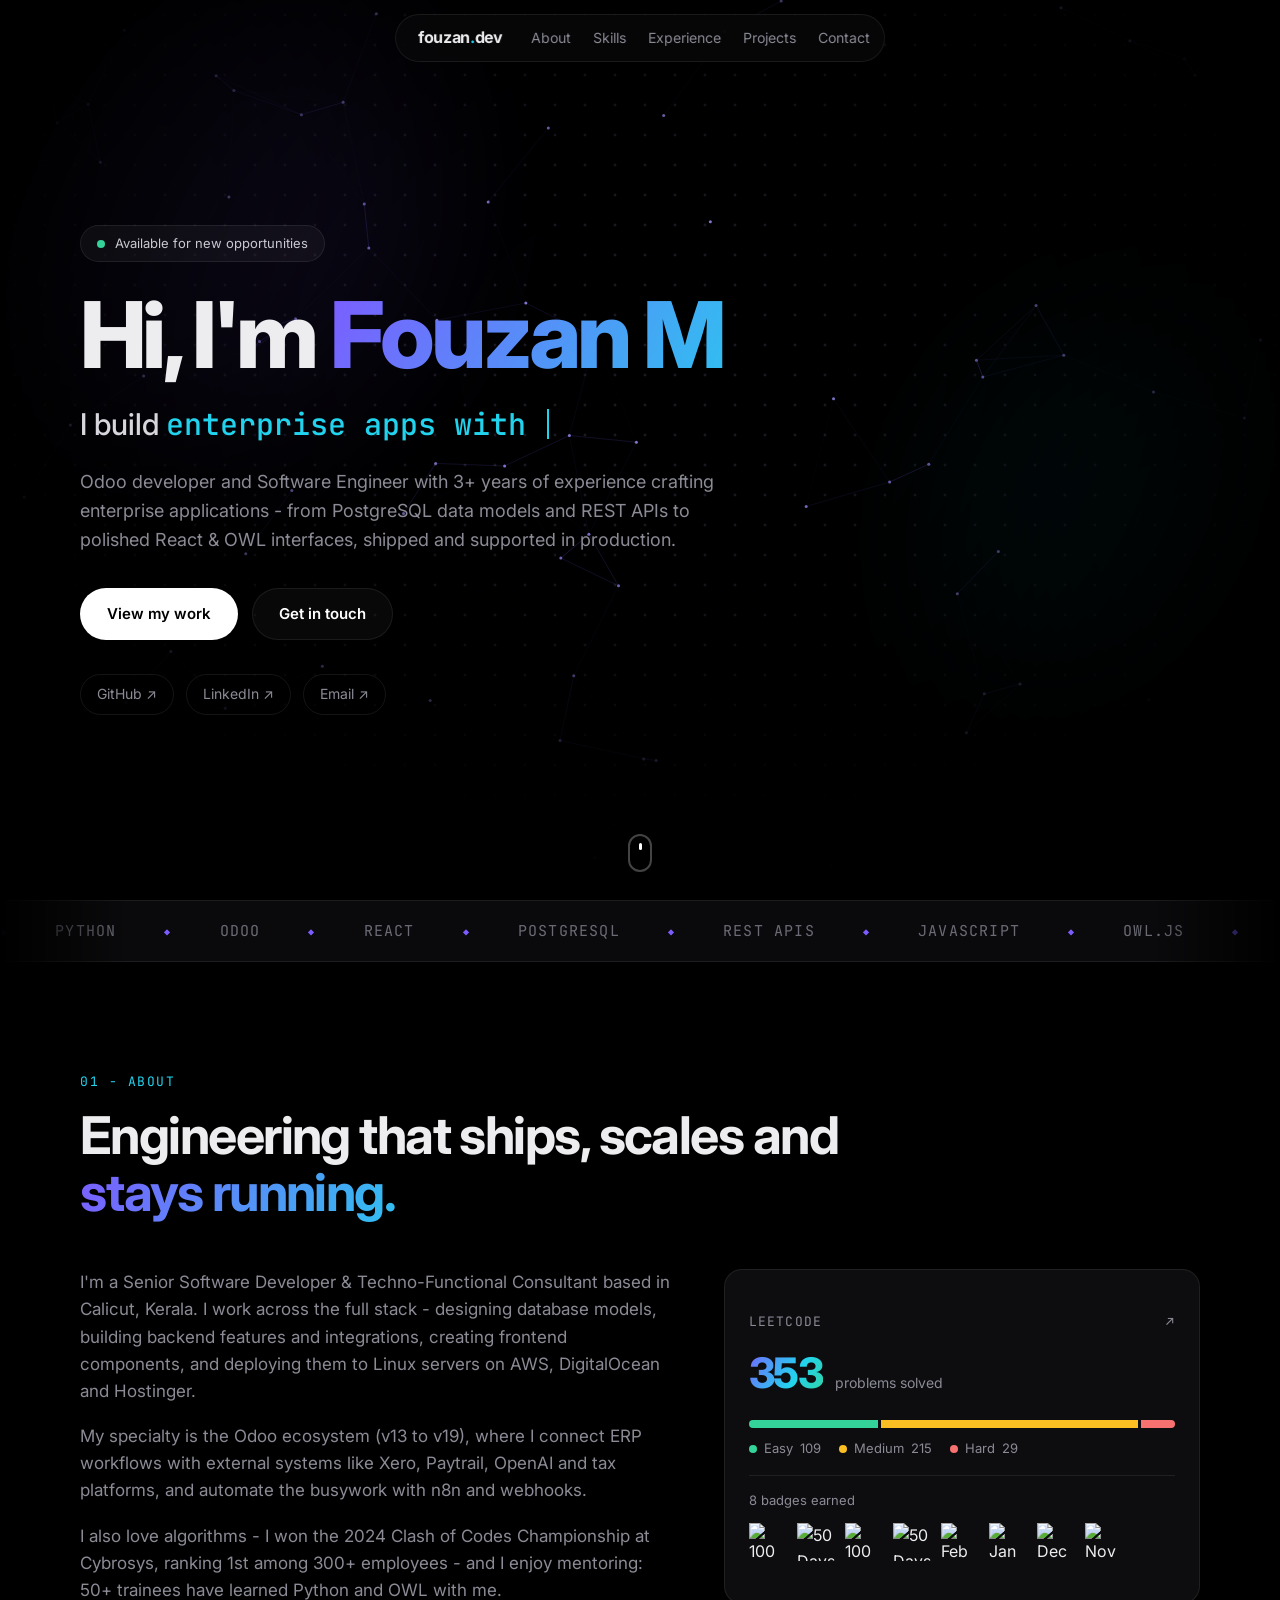
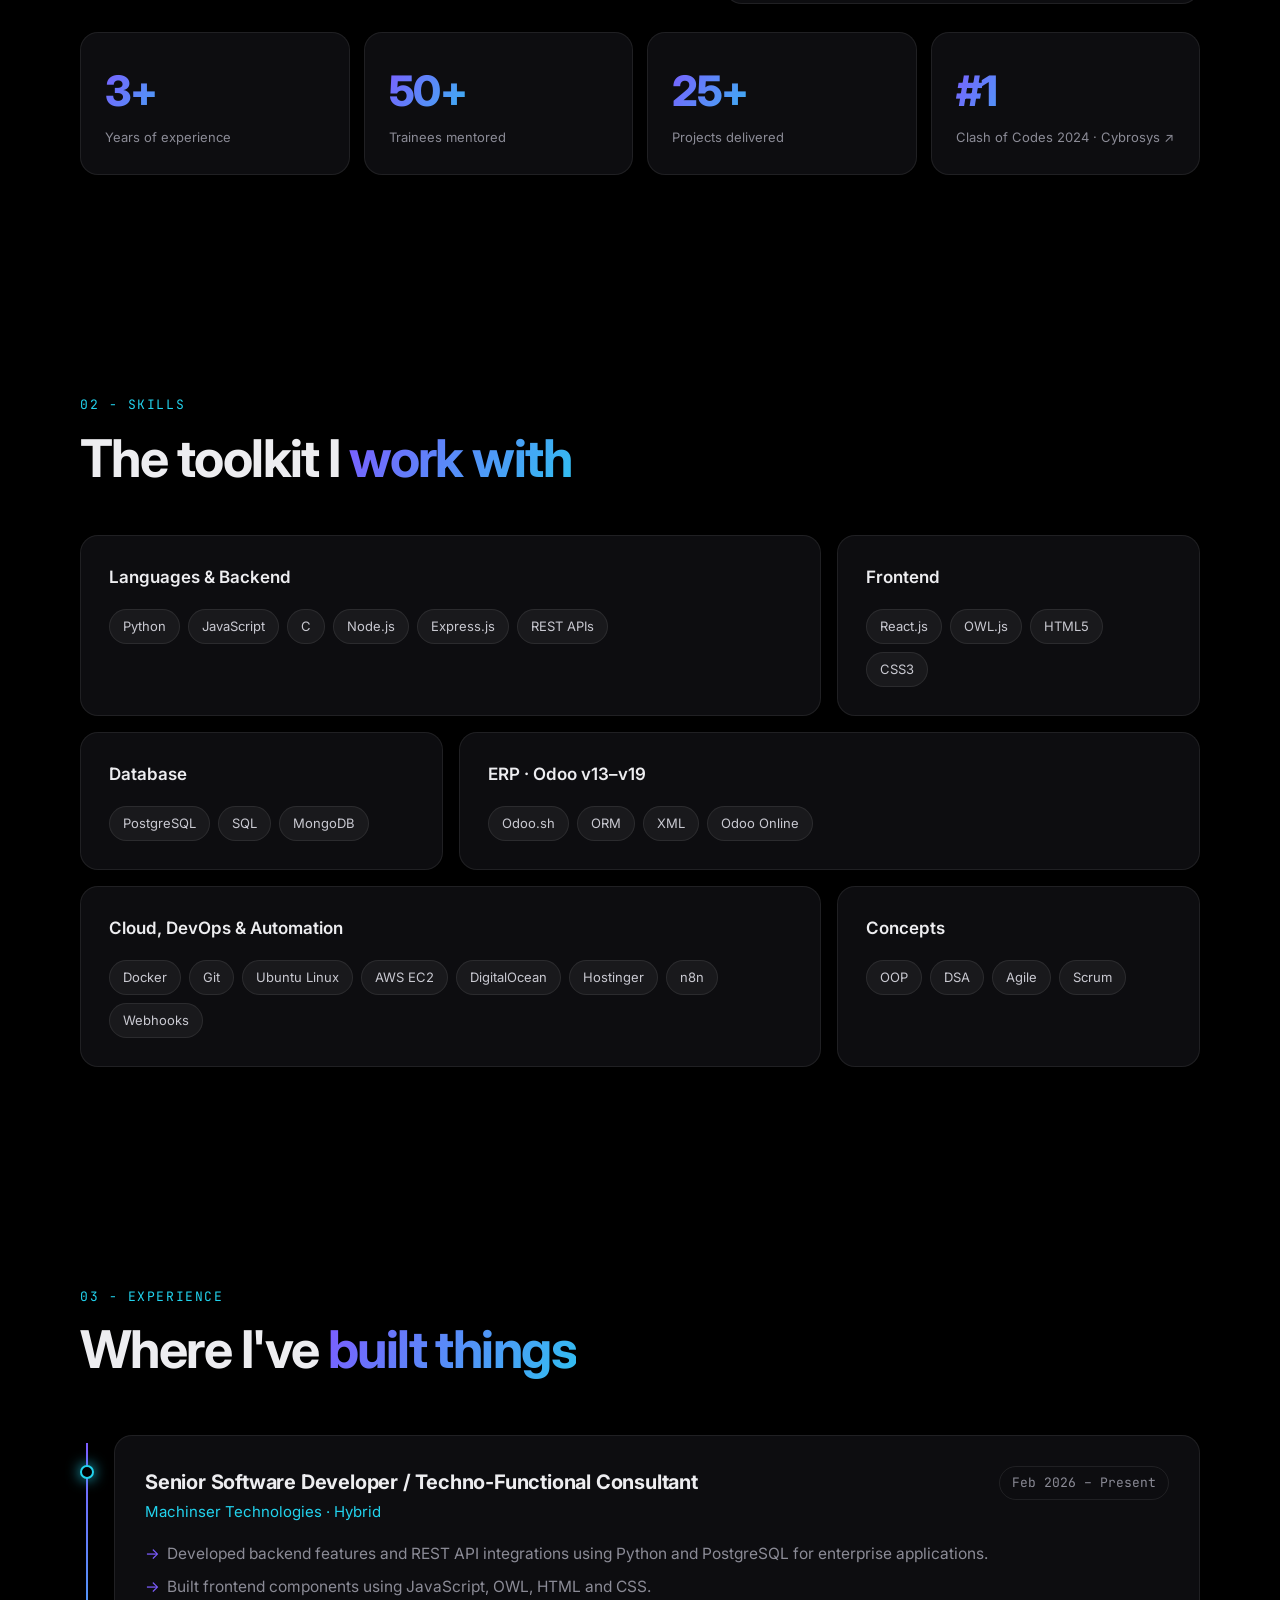
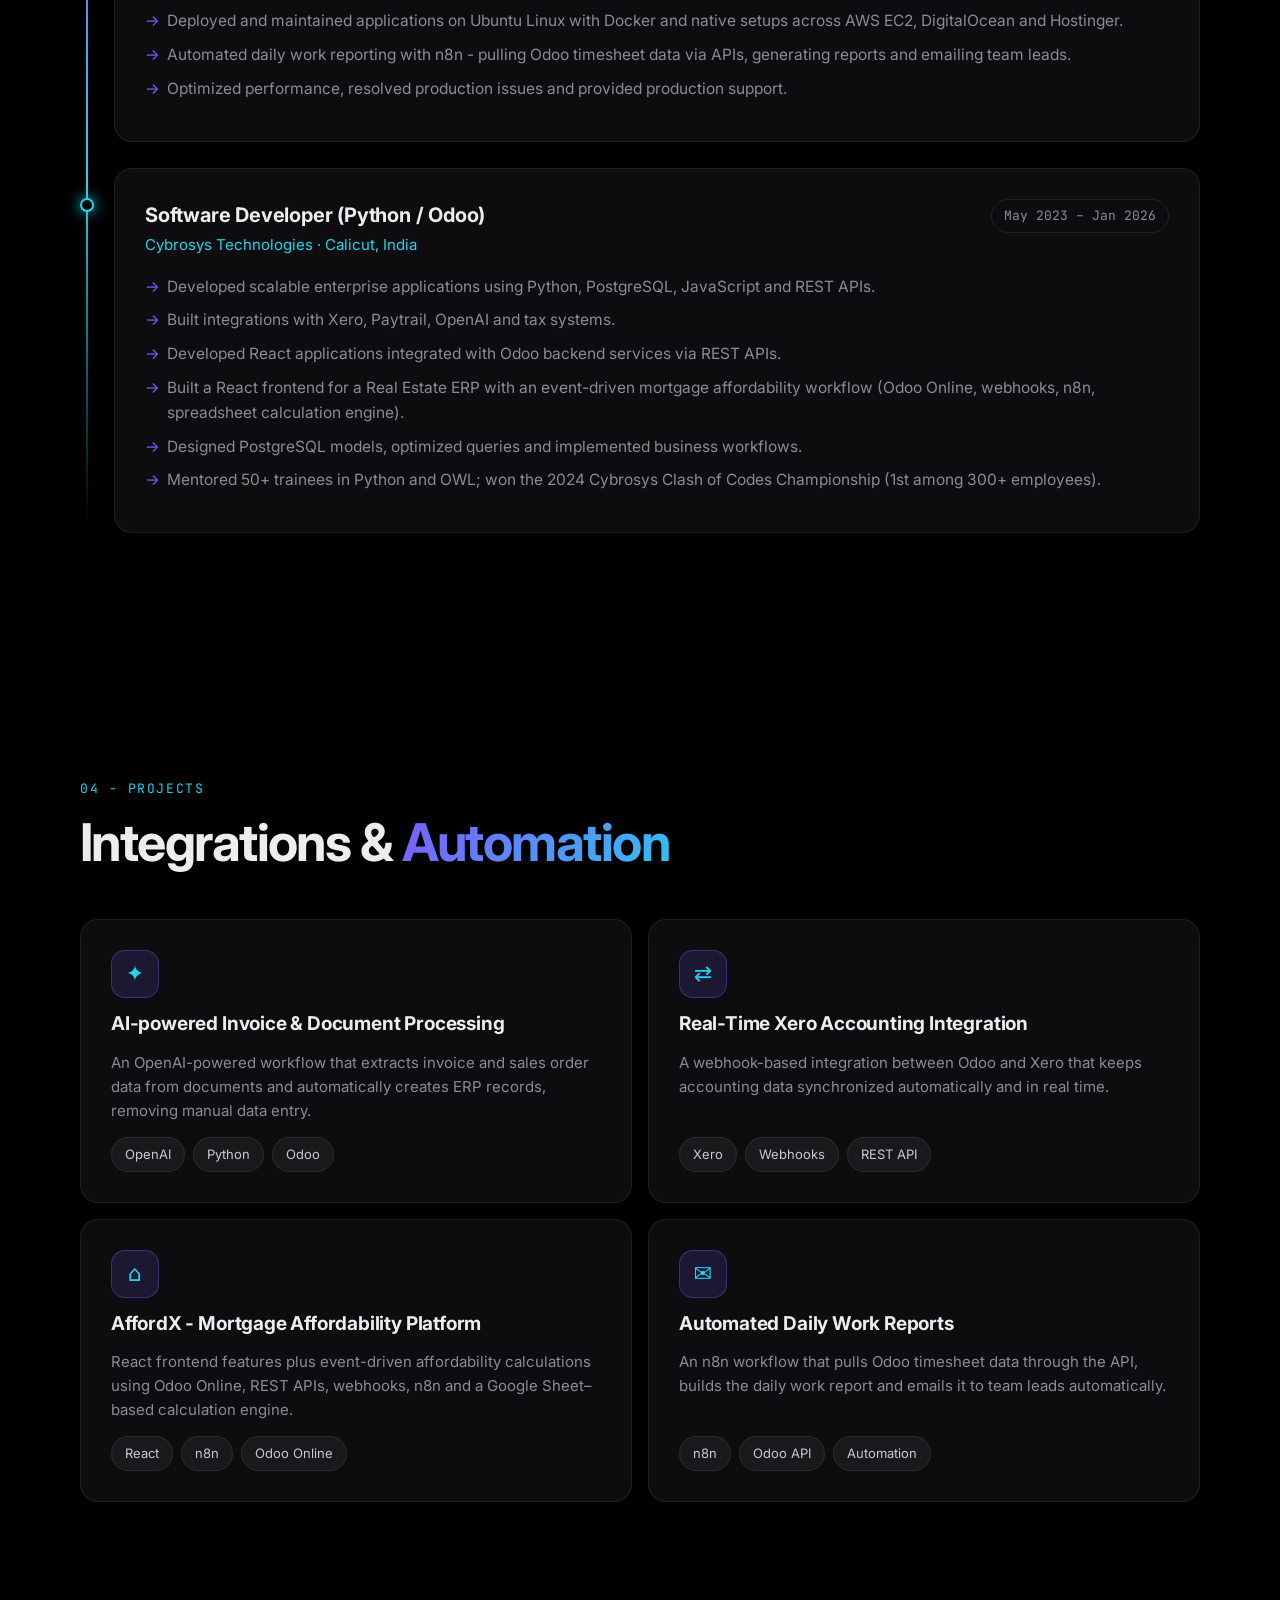
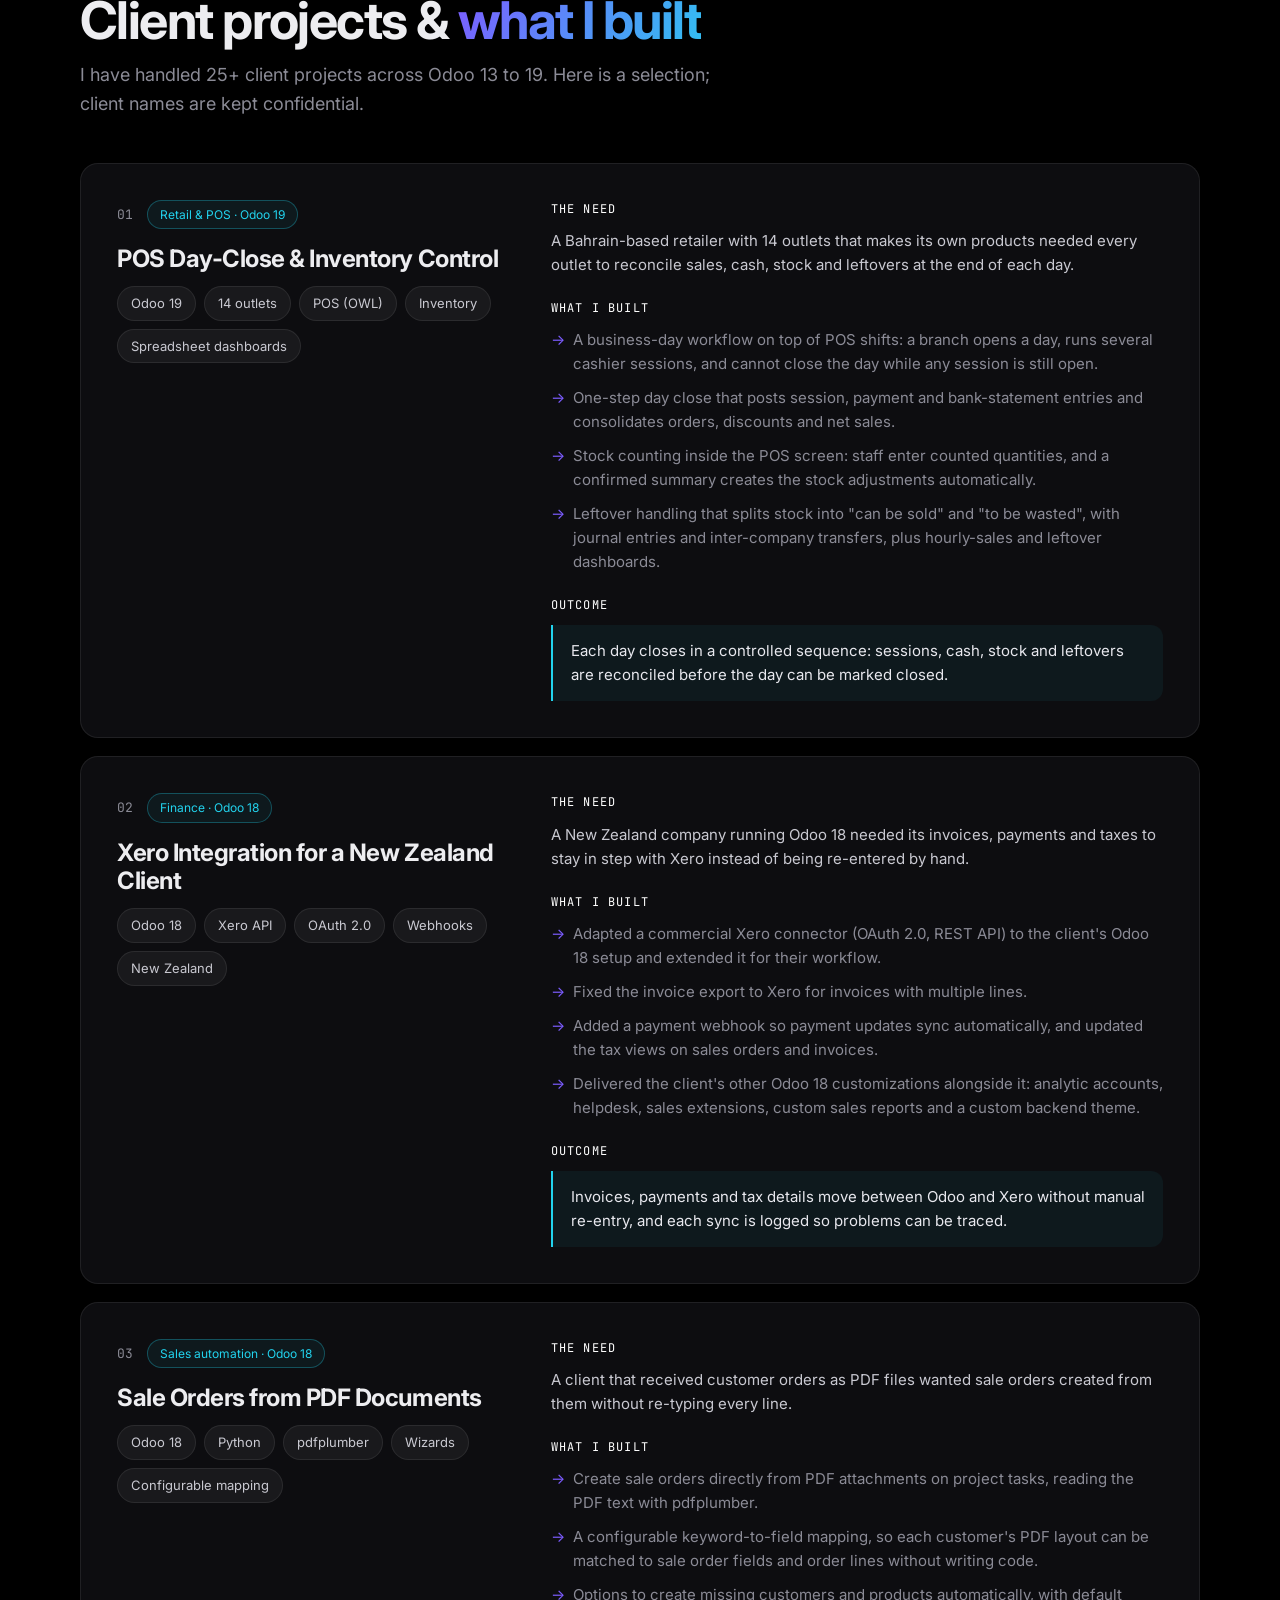
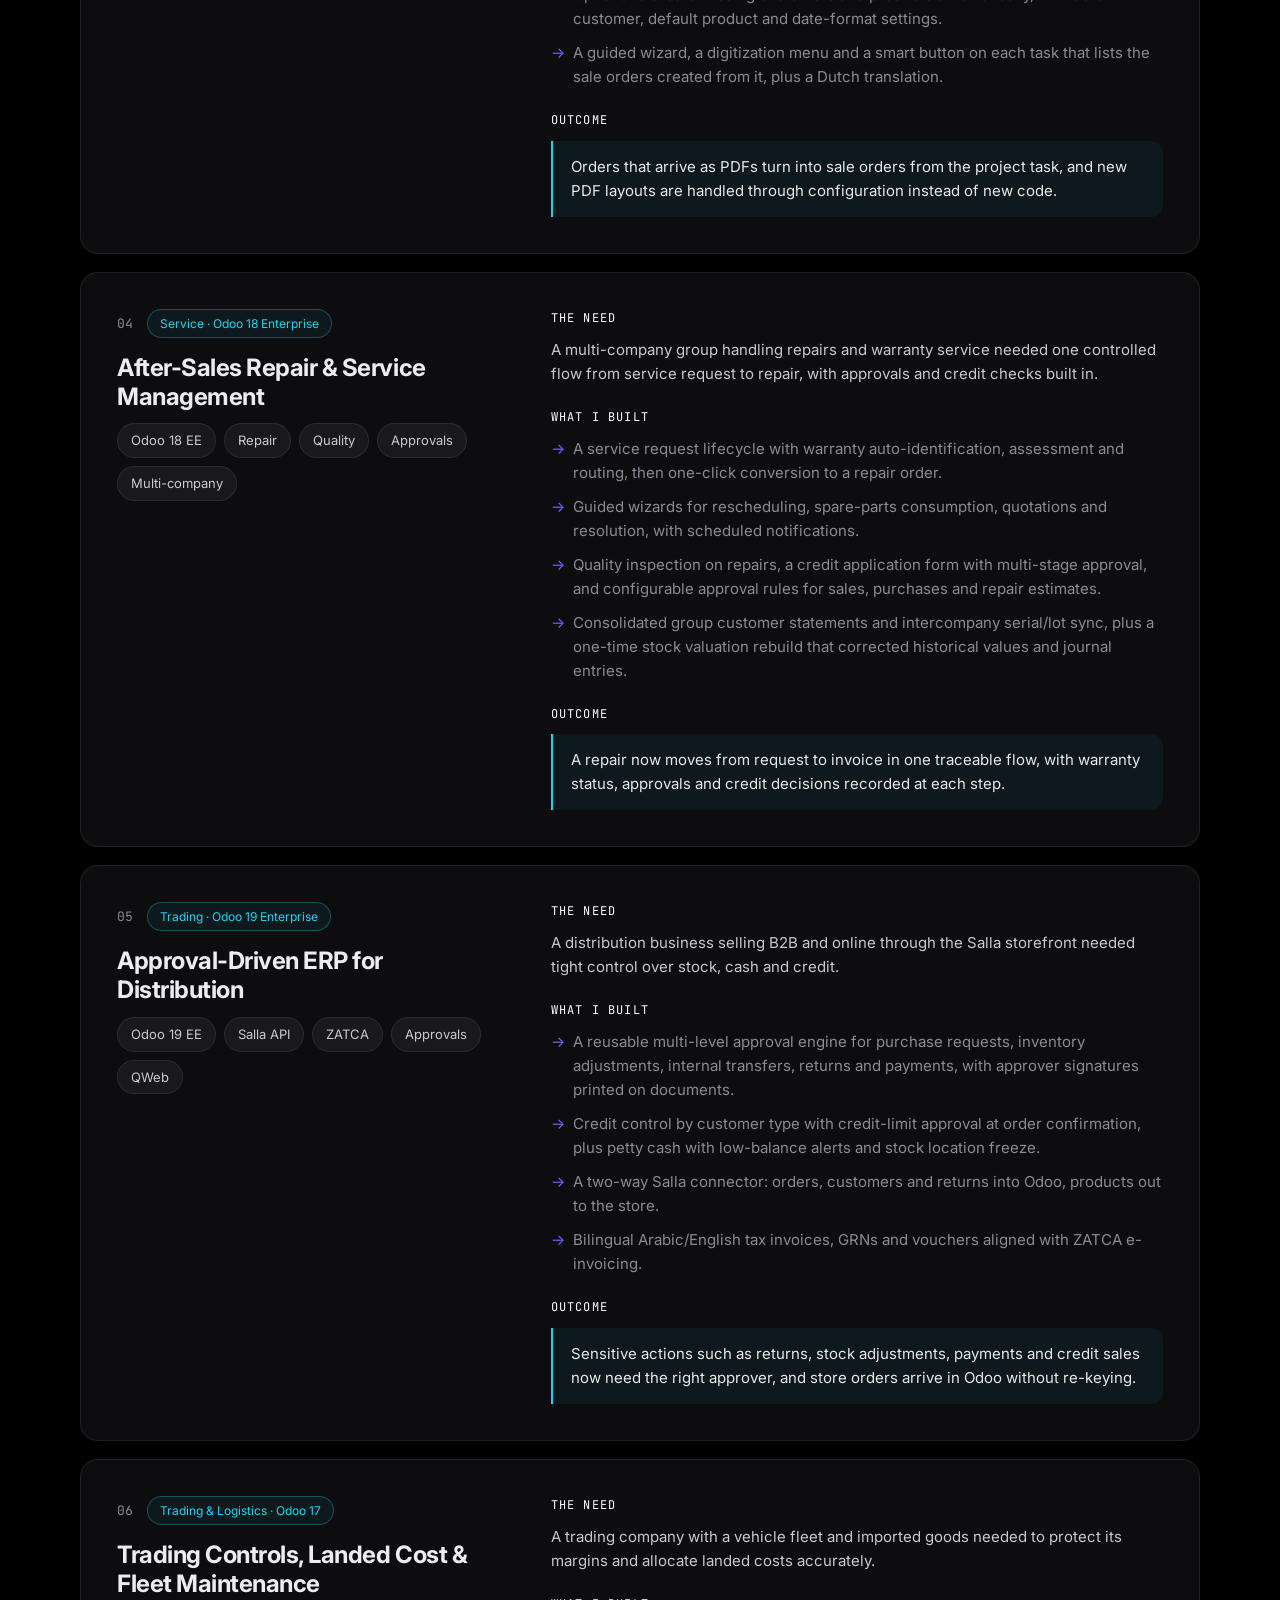
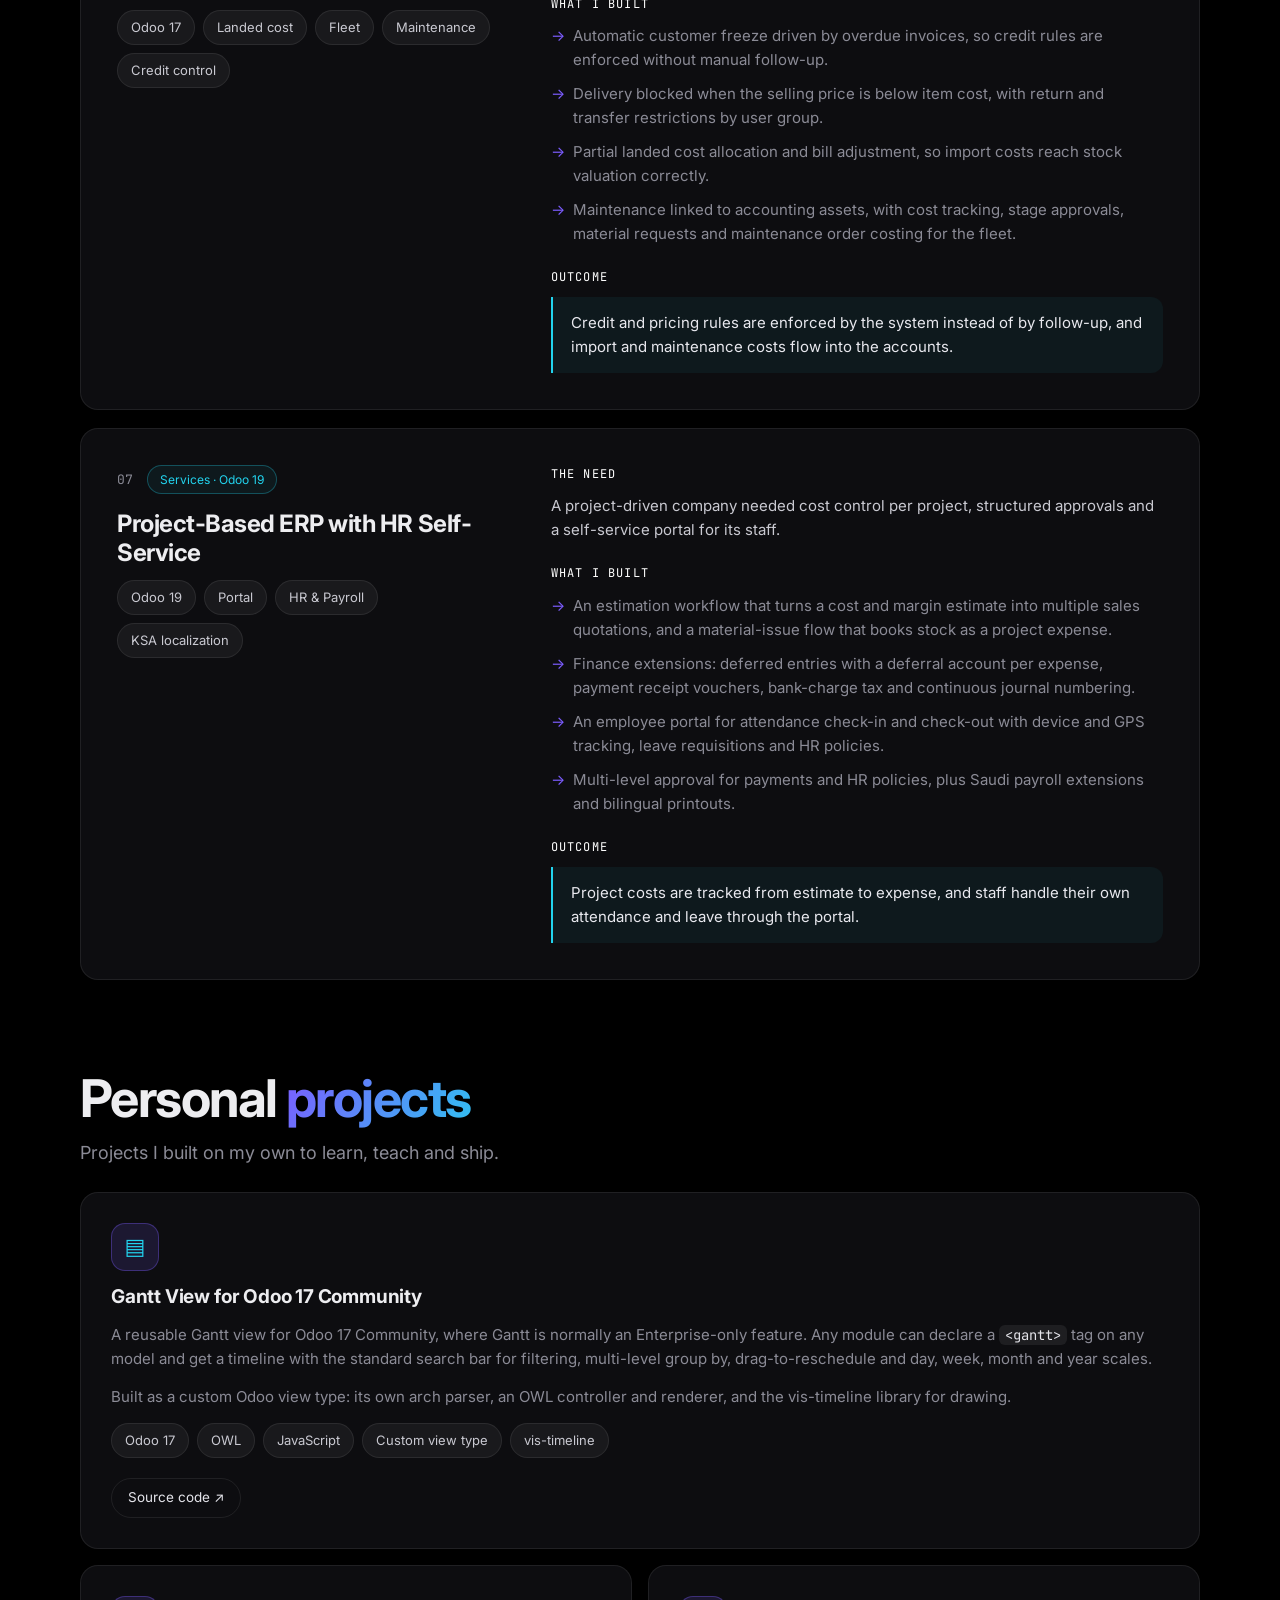
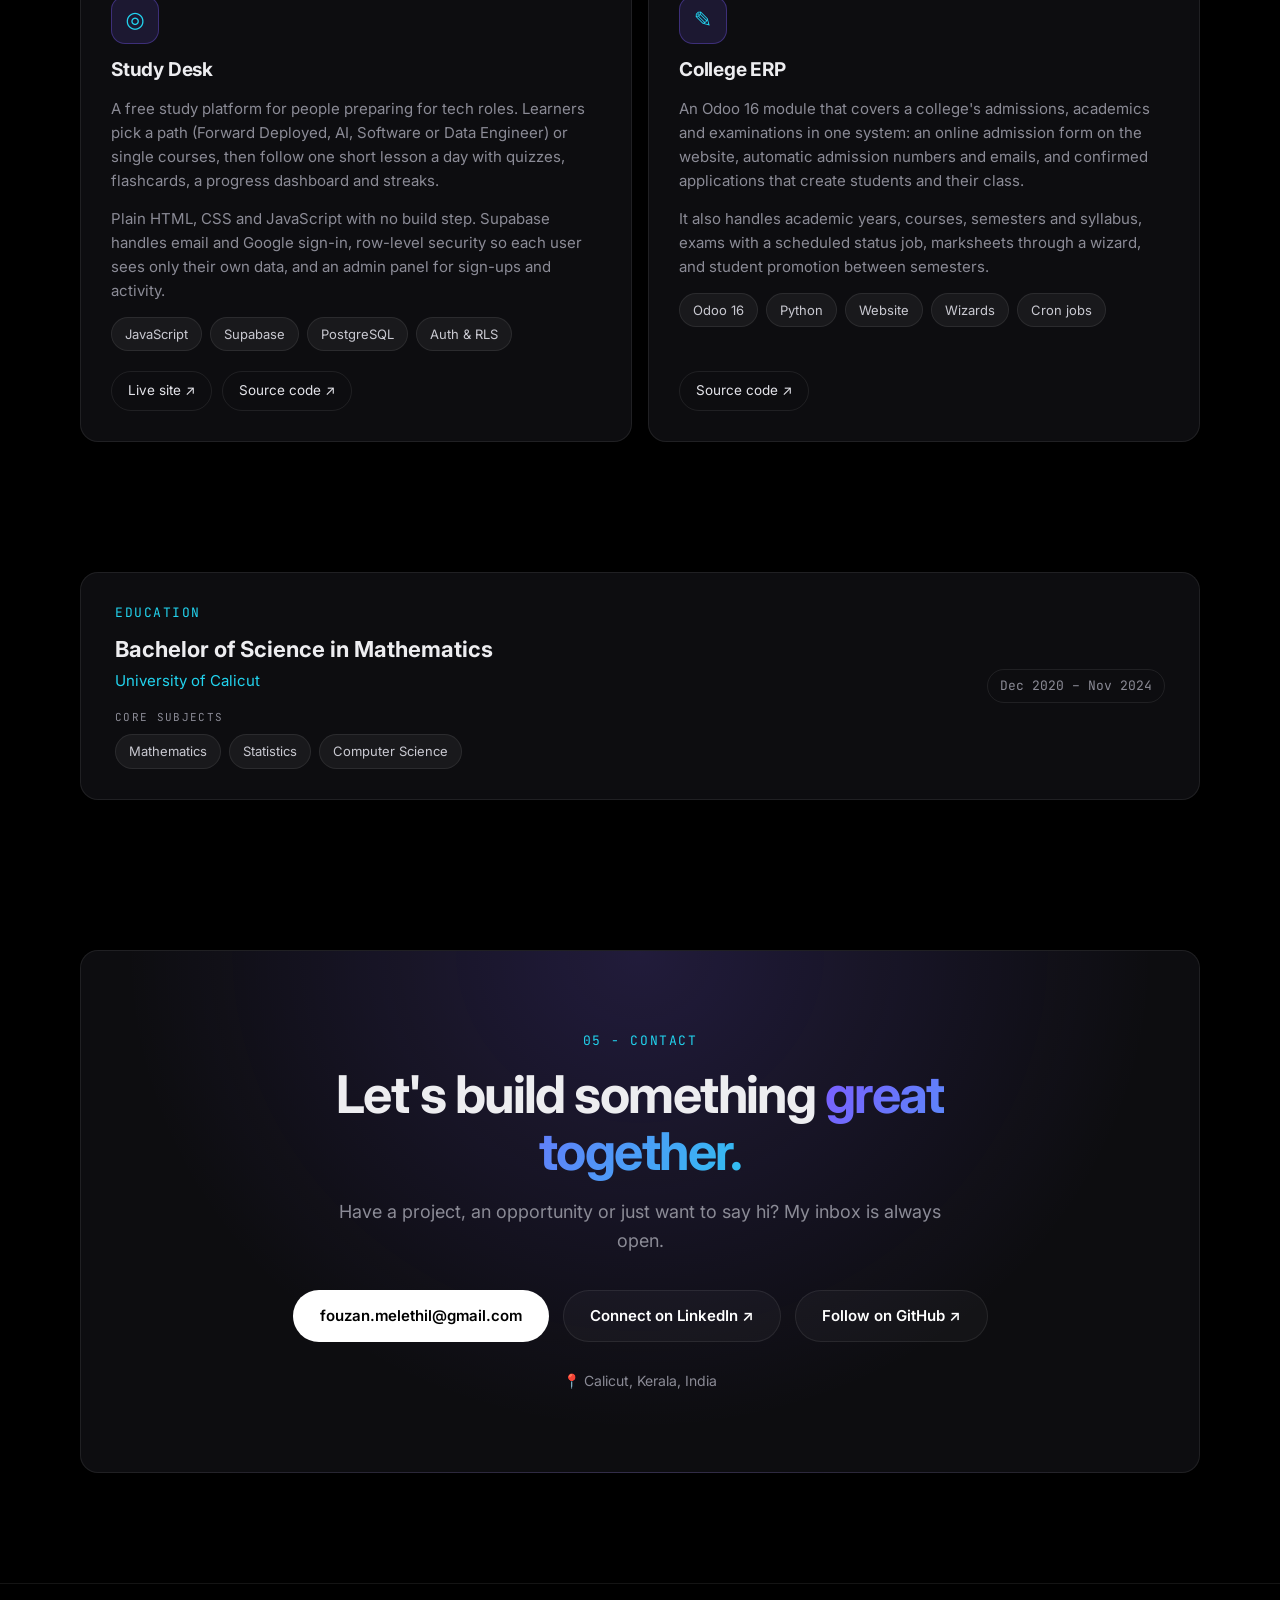
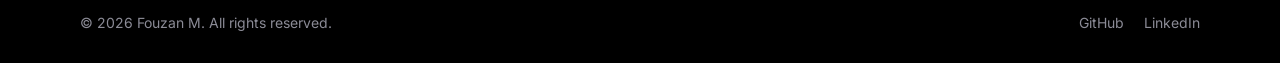
==== index.html @ f99a9ffc "Add Gantt View project to personal projects Co-Authored-By: Claude Sonnet 5.5 <noreply@anthropic.com" ====
<!DOCTYPE html>
<html lang="en">
<head>
<meta charset="UTF-8" />
<meta name="viewport" content="width=device-width, initial-scale=1" />
<title>Fouzan M | Odoo Developer &amp; Python Engineer, Kerala, India</title>
<meta name="description" content="Fouzan M is an Odoo developer and Python software engineer in Calicut, Kerala, India. 3+ years building Odoo v13-v19 modules, integrations and React apps." />
<meta name="robots" content="index, follow, max-image-preview:large" />
<meta name="author" content="Fouzan M" />
<meta name="theme-color" content="#000000" />
<link rel="canonical" href="https://fouzanm.github.io/" />

<!-- Favicon -->
<link rel="icon" href="favicon.svg" type="image/svg+xml" />
<link rel="icon" href="favicon-32.png" type="image/png" sizes="32x32" />
<link rel="icon" href="favicon.ico" sizes="any" />
<link rel="apple-touch-icon" href="apple-touch-icon.png" />

<!-- Social preview (LinkedIn Featured, WhatsApp, X, Slack...) -->
<meta property="og:type" content="website" />
<meta property="og:site_name" content="Fouzan M" />
<meta property="og:title" content="Fouzan M - Software Engineer · Python · Odoo · React" />
<meta property="og:description" content="Software Engineer with 3+ years of experience building enterprise applications with Python, JavaScript, React, PostgreSQL and REST APIs." />
<meta property="og:url" content="https://fouzanm.github.io/" />
<meta property="og:image" content="https://fouzanm.github.io/og-image.png" />
<meta property="og:image:type" content="image/png" />
<meta property="og:image:width" content="1200" />
<meta property="og:image:height" content="630" />
<meta property="og:image:alt" content="Fouzan M - Software Engineer · Python · Odoo · React" />
<meta name="twitter:card" content="summary_large_image" />
<meta name="twitter:title" content="Fouzan M - Software Engineer · Python · Odoo · React" />
<meta name="twitter:description" content="Software Engineer with 3+ years of experience building enterprise applications with Python, JavaScript, React, PostgreSQL and REST APIs." />
<meta name="twitter:image" content="https://fouzanm.github.io/og-image.png" />
<link rel="preconnect" href="https://fonts.googleapis.com" />
<link rel="preconnect" href="https://fonts.gstatic.com" crossorigin />
<link href="https://fonts.googleapis.com/css2?family=Inter:wght@300;400;500;600;700;800&family=JetBrains+Mono:wght@400;500&display=swap" rel="stylesheet" />
<script type="application/ld+json">
{
  "@context": "https://schema.org",
  "@type": "Person",
  "name": "Fouzan M",
  "url": "https://fouzanm.github.io/",
  "image": "https://fouzanm.github.io/og-image.png",
  "jobTitle": "Odoo Developer and Software Engineer",
  "description": "Odoo developer and Python software engineer with 3+ years of experience building enterprise applications, integrations and React frontends.",
  "worksFor": {
    "@type": "Organization",
    "name": "Machinser Technologies"
  },
  "alumniOf": {
    "@type": "CollegeOrUniversity",
    "name": "University of Calicut"
  },
  "address": {
    "@type": "PostalAddress",
    "addressLocality": "Calicut",
    "addressRegion": "Kerala",
    "addressCountry": "IN"
  },
  "knowsAbout": [
    "Odoo",
    "Odoo development",
    "Python",
    "PostgreSQL",
    "React",
    "OWL.js",
    "REST APIs",
    "n8n",
    "ERP"
  ],
  "sameAs": [
    "https://www.linkedin.com/in/fouzanm",
    "https://github.com/fouzanm",
    "https://leetcode.com/u/fouzanm/"
  ]
}
</script>
<link rel="stylesheet" href="style.css" />
</head>
<body>
<div class="progress" id="progress"></div>
<div class="bg-fx" aria-hidden="true"><i class="orb o1"></i><i class="orb o2"></i></div>
<div class="cursor-glow" id="cursorGlow"></div>

<!-- NAV -->
<header class="nav" id="nav">
  <a href="#home" class="logo">fouzan<span>.</span>dev</a>
  <nav class="links" id="links">
    <a href="#about">About</a>
    <a href="#skills">Skills</a>
    <a href="#experience">Experience</a>
    <a href="#projects">Projects</a>
    <a href="#contact">Contact</a>
  </nav>
  <button class="burger" id="burger" aria-label="Menu"><i></i><i></i></button>
</header>

<main>
<!-- HERO -->
<section class="hero" id="home">
  <canvas id="bg"></canvas>
  <div class="hero-fade"></div>
  <div class="container hero-inner">
    <div class="badge reveal"><span class="pulse"></span> Available for new opportunities</div>
    <h1 class="reveal">Hi, I'm <span class="grad">Fouzan M</span></h1>
    <p class="role reveal">I build <span id="typed" class="typed"></span><span class="caret"></span></p>
    <p class="lead reveal">Odoo developer and Software Engineer with 3+ years of experience crafting enterprise applications - from PostgreSQL data models and REST APIs to polished React &amp; OWL interfaces, shipped and supported in production.</p>
    <div class="cta reveal">
      <a href="#projects" class="btn btn-primary">View my work</a>
      <a href="#contact" class="btn btn-ghost">Get in touch</a>
    </div>
    <div class="socials reveal">
      <a href="https://github.com/fouzanm" target="_blank" rel="noopener">GitHub ↗</a>
      <a href="https://linkedin.com/in/fouzanm" target="_blank" rel="noopener">LinkedIn ↗</a>
      <a href="mailto:fouzan.melethil@gmail.com">Email ↗</a>
    </div>
  </div>
  <a href="#about" class="scroll-hint" aria-label="Scroll down"><span></span></a>
</section>

<!-- MARQUEE -->
<div class="marquee" aria-hidden="true">
  <div class="track">
    <span>Python</span><span>Odoo</span><span>React</span><span>PostgreSQL</span><span>REST APIs</span><span>JavaScript</span><span>OWL.js</span><span>Docker</span><span>n8n</span><span>AWS EC2</span><span>Node.js</span><span>Webhooks</span>
    <span>Python</span><span>Odoo</span><span>React</span><span>PostgreSQL</span><span>REST APIs</span><span>JavaScript</span><span>OWL.js</span><span>Docker</span><span>n8n</span><span>AWS EC2</span><span>Node.js</span><span>Webhooks</span>
  </div>
</div>

<!-- ABOUT -->
<section class="section" id="about">
  <div class="container">
    <p class="eyebrow reveal">01 - About</p>
    <h2 class="reveal">Engineering that ships, scales and <span class="grad">stays running.</span></h2>
    <div class="about-grid">
      <div class="about-left">
      <div class="about-text reveal">
        <p>I'm a Senior Software Developer &amp; Techno-Functional Consultant based in Calicut, Kerala. I work across the full stack - designing database models, building backend features and integrations, creating frontend components, and deploying them to Linux servers on AWS, DigitalOcean and Hostinger.</p>
        <p>My specialty is the Odoo ecosystem (v13 to v19), where I connect ERP workflows with external systems like Xero, Paytrail, OpenAI and tax platforms, and automate the busywork with n8n and webhooks.</p>
        <p>I also love algorithms - I won the 2024 Clash of Codes Championship at Cybrosys, ranking 1st among 300+ employees - and I enjoy mentoring: 50+ trainees have learned Python and OWL with me.</p>
      </div>
        <a class="stat lc spot reveal" href="https://leetcode.com/u/fouzanm/" target="_blank" rel="noopener">
          <div class="lc-top"><span class="lc-name">LeetCode</span><span class="lc-ext">↗</span></div>
          <div class="lc-main"><b data-count="353" data-lc="total">0</b><span>problems solved</span></div>
          <div class="lc-bar"><i class="e" data-lc-bar="easy" style="width:30.9%"></i><i class="m" data-lc-bar="medium" style="width:60.9%"></i><i class="h" data-lc-bar="hard" style="width:8.2%"></i></div>
          <div class="lc-legend"><span><i class="e"></i>Easy <em data-lc="easy">109</em></span><span><i class="m"></i>Medium <em data-lc="medium">215</em></span><span><i class="h"></i>Hard <em data-lc="hard">29</em></span></div>
          <div class="lc-badges-wrap">
          <p class="lc-badge"><span data-lc="badgeCount">8</span> badges earned</p>
          <div class="lc-badges" data-lc-badges><img src="https://assets.leetcode.com/static_assets/others/lg25100.png" alt="100 Days Badge 2025" title="100 Days Badge 2025" width="38" height="38" loading="lazy" referrerpolicy="no-referrer"><img src="https://assets.leetcode.com/static_assets/others/lg2550.png" alt="50 Days Badge 2025" title="50 Days Badge 2025" width="38" height="38" loading="lazy" referrerpolicy="no-referrer"><img src="https://assets.leetcode.com/static_assets/marketing/2024-100-lg.png" alt="100 Days Badge 2024" title="100 Days Badge 2024" width="38" height="38" loading="lazy" referrerpolicy="no-referrer"><img src="https://assets.leetcode.com/static_assets/marketing/2024-50-lg.png" alt="50 Days Badge 2024" title="50 Days Badge 2024" width="38" height="38" loading="lazy" referrerpolicy="no-referrer"><img src="https://leetcode.com/static/images/badges/dcc-2025-2.png" alt="Feb LeetCoding Challenge" title="Feb LeetCoding Challenge" width="38" height="38" loading="lazy" referrerpolicy="no-referrer"><img src="https://leetcode.com/static/images/badges/dcc-2025-1.png" alt="Jan LeetCoding Challenge" title="Jan LeetCoding Challenge" width="38" height="38" loading="lazy" referrerpolicy="no-referrer"><img src="https://leetcode.com/static/images/badges/dcc-2024-12.png" alt="Dec LeetCoding Challenge" title="Dec LeetCoding Challenge" width="38" height="38" loading="lazy" referrerpolicy="no-referrer"><img src="https://leetcode.com/static/images/badges/dcc-2024-11.png" alt="Nov LeetCoding Challenge" title="Nov LeetCoding Challenge" width="38" height="38" loading="lazy" referrerpolicy="no-referrer"></div>
        </div>
        </a>
      </div>
      <div class="stats">
        <div class="stat spot reveal"><b data-count="3" data-suffix="+">0</b><span>Years of experience</span></div>
        <div class="stat spot reveal"><b data-count="50" data-suffix="+">0</b><span>Trainees mentored</span></div>
        <div class="stat spot reveal"><b data-count="25" data-suffix="+">0</b><span>Projects delivered</span></div>
        <a class="stat spot reveal" href="https://lnkd.in/p/gs6kkQ2R" target="_blank" rel="noopener" title="See the LinkedIn post"><b>#1</b><span>Clash of Codes 2024 · Cybrosys ↗</span></a>
      </div>
    </div>
  </div>
</section>

<!-- SKILLS -->
<section class="section" id="skills">
  <div class="container">
    <p class="eyebrow reveal">02 - Skills</p>
    <h2 class="reveal">The toolkit I <span class="grad">work with</span></h2>
    <div class="bento">
      <article class="card spot reveal wide">
        <h3>Languages &amp; Backend</h3>
        <div class="tags"><span>Python</span><span>JavaScript</span><span>C</span><span>Node.js</span><span>Express.js</span><span>REST APIs</span></div>
      </article>
      <article class="card spot reveal">
        <h3>Frontend</h3>
        <div class="tags"><span>React.js</span><span>OWL.js</span><span>HTML5</span><span>CSS3</span></div>
      </article>
      <article class="card spot reveal">
        <h3>Database</h3>
        <div class="tags"><span>PostgreSQL</span><span>SQL</span><span>MongoDB</span></div>
      </article>
      <article class="card spot reveal wide">
        <h3>ERP · Odoo v13–v19</h3>
        <div class="tags"><span>Odoo.sh</span><span>ORM</span><span>XML</span><span>Odoo Online</span></div>
      </article>
      <article class="card spot reveal wide">
        <h3>Cloud, DevOps &amp; Automation</h3>
        <div class="tags"><span>Docker</span><span>Git</span><span>Ubuntu Linux</span><span>AWS EC2</span><span>DigitalOcean</span><span>Hostinger</span><span>n8n</span><span>Webhooks</span></div>
      </article>
      <article class="card spot reveal">
        <h3>Concepts</h3>
        <div class="tags"><span>OOP</span><span>DSA</span><span>Agile</span><span>Scrum</span></div>
      </article>
    </div>
  </div>
</section>

<!-- EXPERIENCE -->
<section class="section" id="experience">
  <div class="container">
    <p class="eyebrow reveal">03 - Experience</p>
    <h2 class="reveal">Where I've <span class="grad">built things</span></h2>
    <div class="timeline">
      <div class="tl-item reveal">
        <div class="dot"></div>
        <div class="tl-card spot">
          <div class="tl-head">
            <div><h3>Senior Software Developer / Techno-Functional Consultant</h3><p class="org">Machinser Technologies · Hybrid</p></div>
            <span class="date">Feb 2026 – Present</span>
          </div>
          <ul>
            <li>Developed backend features and REST API integrations using Python and PostgreSQL for enterprise applications.</li>
            <li>Built frontend components using JavaScript, OWL, HTML and CSS.</li>
            <li>Deployed and maintained applications on Ubuntu Linux with Docker and native setups across AWS EC2, DigitalOcean and Hostinger.</li>
            <li>Automated daily work reporting with n8n - pulling Odoo timesheet data via APIs, generating reports and emailing team leads.</li>
            <li>Optimized performance, resolved production issues and provided production support.</li>
          </ul>
        </div>
      </div>
      <div class="tl-item reveal">
        <div class="dot"></div>
        <div class="tl-card spot">
          <div class="tl-head">
            <div><h3>Software Developer (Python / Odoo)</h3><p class="org">Cybrosys Technologies · Calicut, India</p></div>
            <span class="date">May 2023 – Jan 2026</span>
          </div>
          <ul>
            <li>Developed scalable enterprise applications using Python, PostgreSQL, JavaScript and REST APIs.</li>
            <li>Built integrations with Xero, Paytrail, OpenAI and tax systems.</li>
            <li>Developed React applications integrated with Odoo backend services via REST APIs.</li>
            <li>Built a React frontend for a Real Estate ERP with an event-driven mortgage affordability workflow (Odoo Online, webhooks, n8n, spreadsheet calculation engine).</li>
            <li>Designed PostgreSQL models, optimized queries and implemented business workflows.</li>
            <li>Mentored 50+ trainees in Python and OWL; won the 2024 Cybrosys Clash of Codes Championship (1st among 300+ employees).</li>
          </ul>
        </div>
      </div>
    </div>
  </div>
</section>

<!-- PROJECTS -->
<section class="section" id="projects">
  <div class="container">
    <p class="eyebrow reveal">04 - Projects</p>
    <h2 class="reveal">Integrations &amp; <span class="grad">Automation</span></h2>
    <div class="projects first">
      <article class="project spot reveal">
        <div class="p-icon">✦</div>
        <h3>AI-powered Invoice &amp; Document Processing</h3>
        <p>An OpenAI-powered workflow that extracts invoice and sales order data from documents and automatically creates ERP records, removing manual data entry.</p>
        <div class="tags"><span>OpenAI</span><span>Python</span><span>Odoo</span></div>
      </article>
      <article class="project spot reveal">
        <div class="p-icon">⇄</div>
        <h3>Real-Time Xero Accounting Integration</h3>
        <p>A webhook-based integration between Odoo and Xero that keeps accounting data synchronized automatically and in real time.</p>
        <div class="tags"><span>Xero</span><span>Webhooks</span><span>REST API</span></div>
      </article>
      <article class="project spot reveal">
        <div class="p-icon">⌂</div>
        <h3>AffordX - Mortgage Affordability Platform</h3>
        <p>React frontend features plus event-driven affordability calculations using Odoo Online, REST APIs, webhooks, n8n and a Google Sheet–based calculation engine.</p>
        <div class="tags"><span>React</span><span>n8n</span><span>Odoo Online</span></div>
      </article>
      <article class="project spot reveal">
        <div class="p-icon">✉</div>
        <h3>Automated Daily Work Reports</h3>
        <p>An n8n workflow that pulls Odoo timesheet data through the API, builds the daily work report and emails it to team leads automatically.</p>
        <div class="tags"><span>n8n</span><span>Odoo API</span><span>Automation</span></div>
      </article>
    </div>

    <h3 class="sub reveal">Client projects &amp; <span class="grad">what I built</span></h3>
    <p class="lead reveal">I have handled 25+ client projects across Odoo 13 to 19. Here is a selection; client names are kept confidential.</p>
    <div class="cases">
      <article class="case spot reveal">
        <div class="case-side">
          <span class="case-num">01</span>
          <span class="sector">Retail &amp; POS · Odoo 19</span>
          <h3>POS Day-Close &amp; Inventory Control</h3>
          <div class="tags"><span>Odoo 19</span><span>14 outlets</span><span>POS (OWL)</span><span>Inventory</span><span>Spreadsheet dashboards</span></div>
        </div>
        <div class="case-main">
          <div class="blk"><p class="built-h">The need</p><p class="need">A Bahrain-based retailer with 14 outlets that makes its own products needed every outlet to reconcile sales, cash, stock and leftovers at the end of each day.</p></div>
          <div class="blk"><p class="built-h">What I built</p>
          <ul>
            <li>A business-day workflow on top of POS shifts: a branch opens a day, runs several cashier sessions, and cannot close the day while any session is still open.</li>
            <li>One-step day close that posts session, payment and bank-statement entries and consolidates orders, discounts and net sales.</li>
            <li>Stock counting inside the POS screen: staff enter counted quantities, and a confirmed summary creates the stock adjustments automatically.</li>
            <li>Leftover handling that splits stock into "can be sold" and "to be wasted", with journal entries and inter-company transfers, plus hourly-sales and leftover dashboards.</li>
          </ul></div>
          <div class="blk"><p class="built-h">Outcome</p><p class="outcome">Each day closes in a controlled sequence: sessions, cash, stock and leftovers are reconciled before the day can be marked closed.</p></div>
        </div>
      </article>
      <article class="case spot reveal">
        <div class="case-side">
          <span class="case-num">02</span>
          <span class="sector">Finance · Odoo 18</span>
          <h3>Xero Integration for a New Zealand Client</h3>
          <div class="tags"><span>Odoo 18</span><span>Xero API</span><span>OAuth 2.0</span><span>Webhooks</span><span>New Zealand</span></div>
        </div>
        <div class="case-main">
          <div class="blk"><p class="built-h">The need</p><p class="need">A New Zealand company running Odoo 18 needed its invoices, payments and taxes to stay in step with Xero instead of being re-entered by hand.</p></div>
          <div class="blk"><p class="built-h">What I built</p>
          <ul>
            <li>Adapted a commercial Xero connector (OAuth 2.0, REST API) to the client's Odoo 18 setup and extended it for their workflow.</li>
            <li>Fixed the invoice export to Xero for invoices with multiple lines.</li>
            <li>Added a payment webhook so payment updates sync automatically, and updated the tax views on sales orders and invoices.</li>
            <li>Delivered the client's other Odoo 18 customizations alongside it: analytic accounts, helpdesk, sales extensions, custom sales reports and a custom backend theme.</li>
          </ul></div>
          <div class="blk"><p class="built-h">Outcome</p><p class="outcome">Invoices, payments and tax details move between Odoo and Xero without manual re-entry, and each sync is logged so problems can be traced.</p></div>
        </div>
      </article>
      <article class="case spot reveal">
        <div class="case-side">
          <span class="case-num">03</span>
          <span class="sector">Sales automation · Odoo 18</span>
          <h3>Sale Orders from PDF Documents</h3>
          <div class="tags"><span>Odoo 18</span><span>Python</span><span>pdfplumber</span><span>Wizards</span><span>Configurable mapping</span></div>
        </div>
        <div class="case-main">
          <div class="blk"><p class="built-h">The need</p><p class="need">A client that received customer orders as PDF files wanted sale orders created from them without re-typing every line.</p></div>
          <div class="blk"><p class="built-h">What I built</p>
          <ul>
            <li>Create sale orders directly from PDF attachments on project tasks, reading the PDF text with pdfplumber.</li>
            <li>A configurable keyword-to-field mapping, so each customer's PDF layout can be matched to sale order fields and order lines without writing code.</li>
            <li>Options to create missing customers and products automatically, with default customer, default product and date-format settings.</li>
            <li>A guided wizard, a digitization menu and a smart button on each task that lists the sale orders created from it, plus a Dutch translation.</li>
          </ul></div>
          <div class="blk"><p class="built-h">Outcome</p><p class="outcome">Orders that arrive as PDFs turn into sale orders from the project task, and new PDF layouts are handled through configuration instead of new code.</p></div>
        </div>
      </article>
      <article class="case spot reveal">
        <div class="case-side">
          <span class="case-num">04</span>
          <span class="sector">Service · Odoo 18 Enterprise</span>
          <h3>After-Sales Repair &amp; Service Management</h3>
          <div class="tags"><span>Odoo 18 EE</span><span>Repair</span><span>Quality</span><span>Approvals</span><span>Multi-company</span></div>
        </div>
        <div class="case-main">
          <div class="blk"><p class="built-h">The need</p><p class="need">A multi-company group handling repairs and warranty service needed one controlled flow from service request to repair, with approvals and credit checks built in.</p></div>
          <div class="blk"><p class="built-h">What I built</p>
          <ul>
            <li>A service request lifecycle with warranty auto-identification, assessment and routing, then one-click conversion to a repair order.</li>
            <li>Guided wizards for rescheduling, spare-parts consumption, quotations and resolution, with scheduled notifications.</li>
            <li>Quality inspection on repairs, a credit application form with multi-stage approval, and configurable approval rules for sales, purchases and repair estimates.</li>
            <li>Consolidated group customer statements and intercompany serial/lot sync, plus a one-time stock valuation rebuild that corrected historical values and journal entries.</li>
          </ul></div>
          <div class="blk"><p class="built-h">Outcome</p><p class="outcome">A repair now moves from request to invoice in one traceable flow, with warranty status, approvals and credit decisions recorded at each step.</p></div>
        </div>
      </article>
      <article class="case spot reveal">
        <div class="case-side">
          <span class="case-num">05</span>
          <span class="sector">Trading · Odoo 19 Enterprise</span>
          <h3>Approval-Driven ERP for Distribution</h3>
          <div class="tags"><span>Odoo 19 EE</span><span>Salla API</span><span>ZATCA</span><span>Approvals</span><span>QWeb</span></div>
        </div>
        <div class="case-main">
          <div class="blk"><p class="built-h">The need</p><p class="need">A distribution business selling B2B and online through the Salla storefront needed tight control over stock, cash and credit.</p></div>
          <div class="blk"><p class="built-h">What I built</p>
          <ul>
            <li>A reusable multi-level approval engine for purchase requests, inventory adjustments, internal transfers, returns and payments, with approver signatures printed on documents.</li>
            <li>Credit control by customer type with credit-limit approval at order confirmation, plus petty cash with low-balance alerts and stock location freeze.</li>
            <li>A two-way Salla connector: orders, customers and returns into Odoo, products out to the store.</li>
            <li>Bilingual Arabic/English tax invoices, GRNs and vouchers aligned with ZATCA e-invoicing.</li>
          </ul></div>
          <div class="blk"><p class="built-h">Outcome</p><p class="outcome">Sensitive actions such as returns, stock adjustments, payments and credit sales now need the right approver, and store orders arrive in Odoo without re-keying.</p></div>
        </div>
      </article>
      <article class="case spot reveal">
        <div class="case-side">
          <span class="case-num">06</span>
          <span class="sector">Trading &amp; Logistics · Odoo 17</span>
          <h3>Trading Controls, Landed Cost &amp; Fleet Maintenance</h3>
          <div class="tags"><span>Odoo 17</span><span>Landed cost</span><span>Fleet</span><span>Maintenance</span><span>Credit control</span></div>
        </div>
        <div class="case-main">
          <div class="blk"><p class="built-h">The need</p><p class="need">A trading company with a vehicle fleet and imported goods needed to protect its margins and allocate landed costs accurately.</p></div>
          <div class="blk"><p class="built-h">What I built</p>
          <ul>
            <li>Automatic customer freeze driven by overdue invoices, so credit rules are enforced without manual follow-up.</li>
            <li>Delivery blocked when the selling price is below item cost, with return and transfer restrictions by user group.</li>
            <li>Partial landed cost allocation and bill adjustment, so import costs reach stock valuation correctly.</li>
            <li>Maintenance linked to accounting assets, with cost tracking, stage approvals, material requests and maintenance order costing for the fleet.</li>
          </ul></div>
          <div class="blk"><p class="built-h">Outcome</p><p class="outcome">Credit and pricing rules are enforced by the system instead of by follow-up, and import and maintenance costs flow into the accounts.</p></div>
        </div>
      </article>
      <article class="case spot reveal">
        <div class="case-side">
          <span class="case-num">07</span>
          <span class="sector">Services · Odoo 19</span>
          <h3>Project-Based ERP with HR Self-Service</h3>
          <div class="tags"><span>Odoo 19</span><span>Portal</span><span>HR &amp; Payroll</span><span>KSA localization</span></div>
        </div>
        <div class="case-main">
          <div class="blk"><p class="built-h">The need</p><p class="need">A project-driven company needed cost control per project, structured approvals and a self-service portal for its staff.</p></div>
          <div class="blk"><p class="built-h">What I built</p>
          <ul>
            <li>An estimation workflow that turns a cost and margin estimate into multiple sales quotations, and a material-issue flow that books stock as a project expense.</li>
            <li>Finance extensions: deferred entries with a deferral account per expense, payment receipt vouchers, bank-charge tax and continuous journal numbering.</li>
            <li>An employee portal for attendance check-in and check-out with device and GPS tracking, leave requisitions and HR policies.</li>
            <li>Multi-level approval for payments and HR policies, plus Saudi payroll extensions and bilingual printouts.</li>
          </ul></div>
          <div class="blk"><p class="built-h">Outcome</p><p class="outcome">Project costs are tracked from estimate to expense, and staff handle their own attendance and leave through the portal.</p></div>
        </div>
      </article>
    </div>

    <h3 class="sub reveal">Personal <span class="grad">projects</span></h3>
    <p class="lead reveal">Projects I built on my own to learn, teach and ship.</p>
    <div class="projects personal">
      <article class="project spot reveal wide">
        <div class="p-icon">▤</div>
        <h3>Gantt View for Odoo 17 Community</h3>
        <p>A reusable Gantt view for Odoo 17 Community, where Gantt is normally an Enterprise-only feature. Any module can declare a <code>&lt;gantt&gt;</code> tag on any model and get a timeline with the standard search bar for filtering, multi-level group by, drag-to-reschedule and day, week, month and year scales.</p>
        <p>Built as a custom Odoo view type: its own arch parser, an OWL controller and renderer, and the vis-timeline library for drawing.</p>
        <div class="tags"><span>Odoo 17</span><span>OWL</span><span>JavaScript</span><span>Custom view type</span><span>vis-timeline</span></div>
        <div class="proj-links"><a href="https://github.com/fouzanm/odoo-gantt-view" target="_blank" rel="noopener">Source code ↗</a></div>
      </article>
      <article class="project spot reveal">
        <div class="p-icon">◎</div>
        <h3>Study Desk</h3>
        <p>A free study platform for people preparing for tech roles. Learners pick a path (Forward Deployed, AI, Software or Data Engineer) or single courses, then follow one short lesson a day with quizzes, flashcards, a progress dashboard and streaks.</p>
        <p>Plain HTML, CSS and JavaScript with no build step. Supabase handles email and Google sign-in, row-level security so each user sees only their own data, and an admin panel for sign-ups and activity.</p>
        <div class="tags"><span>JavaScript</span><span>Supabase</span><span>PostgreSQL</span><span>Auth &amp; RLS</span></div>
        <div class="proj-links"><a href="https://studydesk-fouzan.netlify.app" target="_blank" rel="noopener">Live site ↗</a><a href="https://github.com/fouzanm/study-desk" target="_blank" rel="noopener">Source code ↗</a></div>
      </article>
      <article class="project spot reveal">
        <div class="p-icon">✎</div>
        <h3>College ERP</h3>
        <p>An Odoo 16 module that covers a college's admissions, academics and examinations in one system: an online admission form on the website, automatic admission numbers and emails, and confirmed applications that create students and their class.</p>
        <p>It also handles academic years, courses, semesters and syllabus, exams with a scheduled status job, marksheets through a wizard, and student promotion between semesters.</p>
        <div class="tags"><span>Odoo 16</span><span>Python</span><span>Website</span><span>Wizards</span><span>Cron jobs</span></div>
        <div class="proj-links"><a href="https://github.com/fouzanm/College-ERP" target="_blank" rel="noopener">Source code ↗</a></div>
      </article>
    </div>
  </div>
</section>

<!-- EDUCATION -->
<section class="section tight" id="education">
  <div class="container">
    <div class="edu spot reveal">
      <div>
        <p class="eyebrow">Education</p>
        <h3>Bachelor of Science in Mathematics</h3>
        <p class="org">University of Calicut</p>
        <p class="core-label">Core subjects</p>
        <div class="tags"><span>Mathematics</span><span>Statistics</span><span>Computer Science</span></div>
      </div>
      <span class="date">Dec 2020 – Nov 2024</span>
    </div>
  </div>
</section>

<!-- CONTACT -->
<section class="section" id="contact">
  <div class="container">
    <div class="contact spot reveal">
      <p class="eyebrow">05 - Contact</p>
      <h2>Let's build something <span class="grad">great together.</span></h2>
      <p class="lead">Have a project, an opportunity or just want to say hi? My inbox is always open.</p>
      <div class="cta center">
        <a href="mailto:fouzan.melethil@gmail.com" class="btn btn-primary">fouzan.melethil@gmail.com</a>
        <a href="https://linkedin.com/in/fouzanm" target="_blank" rel="noopener" class="btn btn-ghost">Connect on LinkedIn ↗</a>
        <a href="https://github.com/fouzanm" target="_blank" rel="noopener" class="btn btn-ghost">Follow on GitHub ↗</a>
      </div>
      <p class="loc">📍 Calicut, Kerala, India</p>
    </div>
  </div>
</section>
</main>

<footer class="footer">
  <div class="container">
    <span>© <span id="year"></span> Fouzan M. All rights reserved.</span>
    <span class="f-links"><a href="https://github.com/fouzanm" target="_blank" rel="noopener">GitHub</a><a href="https://linkedin.com/in/fouzanm" target="_blank" rel="noopener">LinkedIn</a></span>
  </div>
</footer>

<script src="script.js"></script>
</body>
</html>
---- style.css ----
:root{
  --bg:#000; --bg2:#0a0a0c; --card:#0d0d10; --line:rgba(255,255,255,.08);
  --text:#ededf0; --muted:#8b8b96;
  --a1:#7c5cff; --a2:#22d3ee; --a3:#34d399;
  --grad:linear-gradient(120deg,var(--a1),var(--a2) 60%,var(--a3));
  --r:18px;
}
*{box-sizing:border-box;margin:0;padding:0}
html{scroll-behavior:smooth;scroll-padding-top:80px}
body{background:var(--bg);color:var(--text);font-family:'Inter',system-ui,sans-serif;line-height:1.6;-webkit-font-smoothing:antialiased;overflow-x:hidden}
a{color:inherit;text-decoration:none}
ul{list-style:none}
::selection{background:var(--a1);color:#fff}
::-webkit-scrollbar{width:10px}::-webkit-scrollbar-track{background:#000}::-webkit-scrollbar-thumb{background:#222;border-radius:10px}

.container{width:min(1120px,92%);margin:0 auto}
.grad{background:var(--grad);-webkit-background-clip:text;background-clip:text;color:transparent;background-size:200% 200%;animation:shift 8s ease infinite}
@keyframes shift{0%,100%{background-position:0 50%}50%{background-position:100% 50%}}

.progress{position:fixed;top:0;left:0;height:2px;width:0;background:var(--grad);z-index:200}
.cursor-glow{position:fixed;width:520px;height:520px;border-radius:50%;pointer-events:none;z-index:0;
  background:radial-gradient(circle,rgba(124,92,255,.12),transparent 65%);transform:translate(-50%,-50%);left:-999px;top:-999px;transition:opacity .3s}

/* NAV */
.nav{position:fixed;top:14px;left:50%;transform:translateX(-50%);z-index:100;display:flex;align-items:center;gap:28px;
  padding:10px 14px 10px 22px;border:1px solid var(--line);border-radius:100px;background:rgba(10,10,12,.6);
  backdrop-filter:blur(16px);-webkit-backdrop-filter:blur(16px);transition:.3s}
.nav.scrolled{background:rgba(10,10,12,.85);box-shadow:0 10px 40px rgba(0,0,0,.6)}
.logo{font-weight:700;letter-spacing:-.02em}.logo span{color:var(--a2)}
.links{display:flex;gap:22px}
.links a{font-size:14px;color:var(--muted);transition:.2s;position:relative}
.links a:hover,.links a.active{color:#fff}
.links a.active::after{content:"";position:absolute;left:0;right:0;bottom:-6px;height:2px;border-radius:2px;background:var(--grad)}
.burger{display:none;background:none;border:0;cursor:pointer;width:28px;height:20px;position:relative}
.burger i{position:absolute;left:4px;right:4px;height:2px;background:#fff;transition:.3s}
.burger i:first-child{top:6px}.burger i:last-child{top:12px}

/* BUTTONS */
.btn{display:inline-flex;align-items:center;justify-content:center;gap:8px;padding:13px 26px;border-radius:100px;font-weight:600;font-size:15px;transition:.25s;border:1px solid transparent;cursor:pointer}
.btn-sm{padding:8px 18px;font-size:13px;background:#fff;color:#000}
.btn-sm:hover{background:var(--a2)}
.btn-primary{background:#fff;color:#000;position:relative;box-shadow:0 0 0 0 rgba(124,92,255,.5)}
.btn-primary:hover{transform:translateY(-2px);box-shadow:0 8px 30px rgba(124,92,255,.45)}
.btn-ghost{border-color:var(--line);color:#fff;background:rgba(255,255,255,.03)}
.btn-ghost:hover{border-color:rgba(255,255,255,.3);background:rgba(255,255,255,.08);transform:translateY(-2px)}

/* HERO */
.hero{position:relative;min-height:100vh;display:flex;align-items:center;padding:120px 0 80px;overflow:hidden}
#bg{position:absolute;inset:0;width:100%;height:100%}
.hero-fade{position:absolute;inset:0;background:radial-gradient(ellipse at 50% 40%,transparent 20%,#000 75%),linear-gradient(transparent 70%,#000)}
.hero-inner{position:relative;z-index:2}
.badge{display:inline-flex;align-items:center;gap:10px;padding:7px 16px;border:1px solid var(--line);border-radius:100px;background:rgba(255,255,255,.04);font-size:13px;color:#c9c9d1;margin-bottom:26px}
.pulse{width:8px;height:8px;border-radius:50%;background:var(--a3);box-shadow:0 0 0 0 rgba(52,211,153,.7);animation:pulse 2s infinite}
@keyframes pulse{70%{box-shadow:0 0 0 10px rgba(52,211,153,0)}100%{box-shadow:0 0 0 0 rgba(52,211,153,0)}}
h1{font-size:clamp(44px,8vw,92px);font-weight:800;letter-spacing:-.04em;line-height:1.02}
.role{font-size:clamp(20px,3vw,30px);font-weight:500;margin-top:18px;color:#d6d6dc;min-height:1.6em}
.typed{color:var(--a2);font-family:'JetBrains Mono',monospace;font-weight:500}
.caret{display:inline-block;width:2px;height:1em;background:var(--a2);margin-left:3px;vertical-align:-.12em;animation:blink 1s steps(1) infinite}
@keyframes blink{50%{opacity:0}}
.lead{max-width:640px;color:var(--muted);font-size:18px;margin-top:20px}
.cta{display:flex;gap:14px;flex-wrap:wrap;margin-top:34px}.cta.center{justify-content:center}
.socials{display:flex;gap:12px;margin-top:34px;flex-wrap:wrap}
.socials a{font-size:14px;color:var(--muted);padding:8px 16px;border:1px solid var(--line);border-radius:100px;transition:.2s}
.socials a:hover{color:#fff;border-color:var(--a2);transform:translateY(-2px)}
.scroll-hint{position:absolute;bottom:28px;left:50%;transform:translateX(-50%);width:24px;height:38px;border:2px solid #444;border-radius:20px;z-index:2}
.scroll-hint span{position:absolute;top:7px;left:50%;width:3px;height:7px;margin-left:-1.5px;border-radius:3px;background:#fff;animation:wheel 1.6s infinite}
@keyframes wheel{0%{opacity:1;transform:translateY(0)}100%{opacity:0;transform:translateY(14px)}}

/* MARQUEE */
.marquee{border-block:1px solid var(--line);overflow:hidden;padding:18px 0;background:var(--bg2);
  mask-image:linear-gradient(90deg,transparent,#000 10%,#000 90%,transparent);-webkit-mask-image:linear-gradient(90deg,transparent,#000 10%,#000 90%,transparent)}
.track{display:flex;gap:48px;width:max-content;animation:scroll 35s linear infinite}
.track span{font-family:'JetBrains Mono',monospace;font-size:15px;color:#6b6b76;white-space:nowrap;text-transform:uppercase;letter-spacing:.08em}
.track span::before{content:"◆";margin-right:48px;color:var(--a1);font-size:10px}
@keyframes scroll{to{transform:translateX(-50%)}}
.marquee:hover .track{animation-play-state:paused}

/* SECTIONS */
.section{position:relative;z-index:1;padding:110px 0}.section.tight{padding:20px 0 40px}
.eyebrow{font-family:'JetBrains Mono',monospace;font-size:13px;color:var(--a2);letter-spacing:.12em;text-transform:uppercase;margin-bottom:14px}
h2{font-size:clamp(30px,4.6vw,52px);font-weight:700;letter-spacing:-.03em;line-height:1.1;max-width:780px}

/* SPOTLIGHT CARDS (magic-ui style) */
.spot{position:relative;background:var(--card);border:1px solid var(--line);border-radius:var(--r);overflow:hidden;transition:transform .35s,border-color .35s}
.spot::before{content:"";position:absolute;inset:0;border-radius:inherit;pointer-events:none;opacity:0;transition:opacity .3s;
  background:radial-gradient(420px circle at var(--mx,50%) var(--my,50%),rgba(124,92,255,.16),transparent 55%)}
.spot::after{content:"";position:absolute;inset:0;border-radius:inherit;pointer-events:none;opacity:0;transition:opacity .3s;padding:1px;
  background:radial-gradient(260px circle at var(--mx,50%) var(--my,50%),rgba(34,211,238,.9),transparent 70%);
  -webkit-mask:linear-gradient(#000 0 0) content-box,linear-gradient(#000 0 0);-webkit-mask-composite:xor;mask-composite:exclude}
.spot:hover::before,.spot:hover::after{opacity:1}
.spot:hover{transform:translateY(-4px)}

/* ABOUT */
.about-grid{display:grid;grid-template-columns:1.3fr 1fr;gap:56px;margin-top:48px;align-items:start}
.about-text p{color:var(--muted);font-size:17px;margin-bottom:18px}
.stats{display:grid;grid-template-columns:1fr 1fr;gap:14px}
.stat{padding:24px}
.stat b{display:block;font-size:42px;font-weight:800;letter-spacing:-.03em;background:var(--grad);-webkit-background-clip:text;background-clip:text;color:transparent}
.stat span{font-size:13px;color:var(--muted)}

/* BENTO */
.bento{display:grid;grid-template-columns:repeat(3,1fr);gap:16px;margin-top:48px}
.card{padding:28px}.card.wide{grid-column:span 2}
.card h3{font-size:17px;margin-bottom:18px;font-weight:600}
.tags{display:flex;flex-wrap:wrap;gap:8px}
.tags span{font-size:13px;padding:6px 13px;border-radius:100px;background:rgba(255,255,255,.05);border:1px solid var(--line);color:#c9c9d1;transition:.2s}
.tags span:hover{border-color:var(--a1);color:#fff;background:rgba(124,92,255,.15);transform:translateY(-2px)}

/* TIMELINE */
.timeline{position:relative;margin-top:56px;padding-left:34px}
.timeline::before{content:"";position:absolute;left:6px;top:8px;bottom:8px;width:2px;background:linear-gradient(var(--a1),var(--a2),transparent)}
.tl-item{position:relative;margin-bottom:26px}
.dot{position:absolute;left:-34px;top:30px;width:14px;height:14px;border-radius:50%;background:#000;border:2px solid var(--a2);box-shadow:0 0 14px var(--a2)}
.tl-card{padding:30px}
.tl-head{display:flex;justify-content:space-between;gap:16px;flex-wrap:wrap;margin-bottom:18px}
.tl-head h3{font-size:20px;letter-spacing:-.01em}
.org{color:var(--a2);font-size:15px;margin-top:2px}
.date{font-family:'JetBrains Mono',monospace;font-size:13px;color:var(--muted);padding:6px 12px;border:1px solid var(--line);border-radius:100px;height:fit-content;white-space:nowrap}
.tl-card li{position:relative;padding-left:22px;color:var(--muted);margin-bottom:9px;font-size:15.5px}
.tl-card li::before{content:"→";position:absolute;left:0;color:var(--a1)}

/* PROJECTS */
.projects{display:grid;grid-template-columns:repeat(3,1fr);gap:16px;margin-top:48px}
.project{padding:30px;display:flex;flex-direction:column;gap:14px}
.p-icon{width:48px;height:48px;border-radius:14px;display:grid;place-items:center;font-size:22px;background:rgba(124,92,255,.14);border:1px solid rgba(124,92,255,.35);color:var(--a2)}
.project h3{font-size:19px;letter-spacing:-.01em;line-height:1.3}
.project p{color:var(--muted);font-size:15px;flex:1}

/* EDU */
.edu{display:flex;justify-content:space-between;align-items:center;gap:20px;flex-wrap:wrap;padding:30px 34px}
.edu h3{font-size:22px}.edu .eyebrow{margin-bottom:8px}

/* CONTACT */
.contact{text-align:center;padding:80px 28px;background:radial-gradient(ellipse at 50% 0%,rgba(124,92,255,.18),transparent 65%),var(--card)}
.contact h2{margin:0 auto}.contact .lead{margin:18px auto 0}
.loc{margin-top:28px;color:var(--muted);font-size:14px}

.footer{border-top:1px solid var(--line);padding:28px 0;color:var(--muted);font-size:14px;position:relative;z-index:1}
.footer .container{display:flex;justify-content:space-between;flex-wrap:wrap;gap:12px}
.f-links{display:flex;gap:20px}.f-links a:hover{color:#fff}

/* REVEAL */
.reveal{opacity:0;transform:translateY(28px);transition:opacity .8s cubic-bezier(.2,.7,.2,1),transform .8s cubic-bezier(.2,.7,.2,1),border-color .35s}
.reveal.in{opacity:1;transform:none}
.spot.reveal.in:hover{transform:translateY(-4px)}
.hero .reveal:nth-child(2){transition-delay:.1s}.hero .reveal:nth-child(3){transition-delay:.2s}.hero .reveal:nth-child(4){transition-delay:.3s}.hero .reveal:nth-child(5){transition-delay:.4s}.hero .reveal:nth-child(6){transition-delay:.5s}
.bento .reveal:nth-child(2n),.projects .reveal:nth-child(2){transition-delay:.1s}.projects .reveal:nth-child(3){transition-delay:.2s}

/* RESPONSIVE */
@media(max-width:900px){
  .about-grid{grid-template-columns:1fr;gap:36px}
  .bento,.projects{grid-template-columns:1fr 1fr}
  .card.wide{grid-column:span 2}
}
@media(max-width:720px){
  .nav{gap:14px;padding-left:18px;width:calc(100% - 24px);justify-content:space-between}
  .burger{display:block}
  .links{position:absolute;top:calc(100% + 10px);left:0;right:0;flex-direction:column;gap:0;background:rgba(10,10,12,.96);border:1px solid var(--line);border-radius:20px;padding:10px;display:none}
  .links.open{display:flex}
  .links a{padding:14px;font-size:16px}
  .bento,.projects{grid-template-columns:1fr}
  .card.wide{grid-column:auto}
  .section{padding:80px 0}
  .timeline{padding-left:26px}.dot{left:-26px}
  .cursor-glow{display:none}
}
@media(prefers-reduced-motion:reduce){
  *{animation:none!important;transition:none!important}
  .reveal{opacity:1;transform:none}
}

/* GITHUB REPOS */
.gh-head{display:flex;justify-content:space-between;align-items:center;gap:16px;flex-wrap:wrap;margin-top:72px}
.gh-head h3{font-size:clamp(24px,3vw,32px);letter-spacing:-.02em}
.btn-sm2{padding:9px 20px;font-size:14px}
.repos{margin-top:24px}
a.project{color:inherit}
.repo-top{display:flex;justify-content:space-between;align-items:center;font-family:'JetBrains Mono',monospace;font-size:12px;color:var(--muted)}
.lang{display:inline-flex;align-items:center;gap:8px}
.lang i{width:10px;height:10px;border-radius:50%;display:inline-block}
.ext{font-size:18px;color:var(--muted);transition:.25s}
a.project:hover .ext{color:var(--a2);transform:translate(3px,-3px)}
.private-note{margin-top:28px;padding:16px 20px;border:1px dashed rgba(255,255,255,.15);border-radius:14px;color:var(--muted);font-size:14.5px;background:rgba(255,255,255,.02)}
.repos.two{grid-template-columns:1fr 1fr}
.lock{font-size:13px;color:var(--muted);padding:6px 14px;border:1px dashed rgba(255,255,255,.18);border-radius:100px}
@media(max-width:720px){.repos.two{grid-template-columns:1fr}}

/* CASE STUDIES */
.cases{display:grid;gap:18px;margin-top:44px}
.case{display:grid;grid-template-columns:.9fr 1.4fr;gap:40px;padding:36px}
.case-num{font-family:'JetBrains Mono',monospace;font-size:13px;color:var(--muted)}
.sector{display:inline-block;margin-left:10px;font-size:12px;color:var(--a2);padding:4px 12px;border:1px solid rgba(34,211,238,.3);border-radius:100px;background:rgba(34,211,238,.06)}
.case-side h3{font-size:24px;letter-spacing:-.02em;line-height:1.2;margin:16px 0 12px}
.client{color:var(--muted);font-size:15px;margin-bottom:20px}
.client b{display:block;color:#fff;font-size:12px;letter-spacing:.1em;text-transform:uppercase;font-family:'JetBrains Mono',monospace;margin-bottom:4px}
.built-h{font-family:'JetBrains Mono',monospace;font-size:12px;letter-spacing:.1em;text-transform:uppercase;color:#fff;margin-bottom:14px}
.case-main li{position:relative;padding-left:22px;color:var(--muted);margin-bottom:10px;font-size:15px}
.case-main li::before{content:"→";position:absolute;left:0;color:var(--a1)}
.sub{font-size:clamp(30px,4.6vw,52px);font-weight:700;letter-spacing:-.03em;line-height:1.1;max-width:780px;margin-top:90px}
.sub + .projects{margin-top:24px}
.projects{grid-template-columns:repeat(2,1fr)}
@media(max-width:900px){.case{grid-template-columns:1fr;gap:20px;padding:26px}}
@media(max-width:720px){.projects{grid-template-columns:1fr}}

/* PAGE BACKGROUND: dot grid + drifting glow orbs */
.bg-fx{position:fixed;inset:0;z-index:0;pointer-events:none;overflow:hidden;--cx:-999px;--cy:-999px}
.bg-fx::before,.bg-fx::after{content:"";position:absolute;inset:0;background-size:30px 30px}
/* faint always-on dots */
.bg-fx::before{background-image:radial-gradient(rgba(200,190,255,.13) 1.3px,transparent 1.7px)}
/* bright dots revealed only around the cursor */
.bg-fx::after{background-image:radial-gradient(rgba(200,190,255,.75) 1.6px,transparent 2px);
  -webkit-mask-image:radial-gradient(circle 170px at var(--cx) var(--cy),#000,transparent);mask-image:radial-gradient(circle 170px at var(--cx) var(--cy),#000,transparent)}
.orb{position:absolute;border-radius:50%;filter:blur(90px);opacity:.38;will-change:transform}
.o1{width:520px;height:520px;background:rgba(124,92,255,.35);top:-8%;left:-8%;animation:drift1 26s ease-in-out infinite alternate}
.o2{width:460px;height:460px;background:rgba(34,211,238,.22);top:35%;right:-10%;animation:drift2 32s ease-in-out infinite alternate}
@keyframes drift1{to{transform:translate(35vw,25vh) scale(1.2)}}
@keyframes drift2{to{transform:translate(-30vw,-20vh) scale(.85)}}
@media(max-width:720px){.orb{filter:blur(60px)}.o1,.o2{width:300px;height:300px}}
.projects.first{margin-top:48px}
.sub + .lead{margin-top:12px}

/* LEETCODE CARD */
.stat.lc{grid-column:span 2;color:inherit;display:block}
.lc-top{display:flex;justify-content:space-between;font-family:'JetBrains Mono',monospace;font-size:12px;letter-spacing:.1em;text-transform:uppercase;color:var(--muted);margin-bottom:6px}
.lc-ext{font-size:16px;transition:.25s}.stat.lc:hover .lc-ext{color:var(--a2);transform:translate(3px,-3px)}
.lc-main{display:flex;align-items:baseline;gap:12px}
.lc-main span{font-size:14px;color:var(--muted)}
.lc-bar{display:flex;gap:3px;height:8px;margin:14px 0 10px;border-radius:8px;overflow:hidden}
.lc-bar i{display:block;height:100%}
.lc-bar .e,.lc-legend .e{background:#34d399}.lc-bar .m,.lc-legend .m{background:#fbbf24}.lc-bar .h,.lc-legend .h{background:#f87171}
.lc-legend{display:flex;gap:18px;flex-wrap:wrap;font-size:13px;color:#c9c9d1}
.lc-legend span{display:inline-flex;align-items:center;gap:7px}
.lc-legend i{width:8px;height:8px;border-radius:50%;display:inline-block}
.lc-badge{margin-top:12px;font-size:13px;color:var(--muted)}

/* ABOUT: text + LeetCode on top, stats strip below */
.about-grid{grid-template-columns:1.25fr 1fr;gap:28px 48px;align-items:stretch}
.about-left{display:contents}
.about-left .about-text p:last-child{margin-bottom:0}
.about-left .stat.lc{grid-column:auto;margin:0;display:flex;flex-direction:column;justify-content:center}
.stats{grid-column:1/-1;grid-template-columns:repeat(4,1fr);gap:14px}
.stats .stat{display:block}
.stat span{white-space:nowrap}
@media(max-width:900px){.about-grid{grid-template-columns:1fr}.stats{grid-template-columns:1fr 1fr}}
@media(max-width:480px){.stat span{white-space:normal}}
.lc-legend em{font-style:normal}

/* LeetCode badges */
.lc-badges-wrap{margin-top:16px;padding-top:14px;border-top:1px solid var(--line)}
.lc-badges-wrap .lc-badge{margin:0 0 12px;padding:0;border:0}
.lc-badges{display:flex;flex-wrap:wrap;gap:10px}
.lc-badges img{width:38px;height:38px;object-fit:contain;transition:transform .25s}
.lc-badges img:hover{transform:translateY(-3px) scale(1.12)}
.stats a.stat{display:block;color:inherit}

/* Case study blocks: need / built / outcome */
.case-main .blk{margin-bottom:22px}
.case-main .blk:last-child{margin-bottom:0}
.case-main .built-h{margin-bottom:10px}
.case-main .need{color:#c9c9d1;font-size:15px}
.case-main .outcome{padding:14px 18px;border-left:2px solid var(--a2);background:rgba(34,211,238,.06);border-radius:0 12px 12px 0;color:#e8e8ee;font-size:15px}

/* Personal projects */
.projects.personal{margin-top:24px}
.projects.personal .project p{flex:none}
.proj-links{display:flex;gap:10px;flex-wrap:wrap;margin-top:auto;padding-top:6px}
.proj-links a{font-size:13.5px;padding:8px 16px;border:1px solid var(--line);border-radius:100px;color:#e4e4ea;transition:.2s}
.proj-links a:hover{border-color:var(--a2);color:#fff;transform:translateY(-2px)}

/* Education: core subjects */
.edu .core-label{margin:16px 0 8px;font-family:'JetBrains Mono',monospace;font-size:11px;letter-spacing:.12em;text-transform:uppercase;color:var(--muted)}
.projects.personal .project.wide{grid-column:1/-1}
.projects.personal code{font-family:'JetBrains Mono',monospace;font-size:.92em;padding:1px 6px;border-radius:6px;background:rgba(255,255,255,.07);color:#e4e4ea}
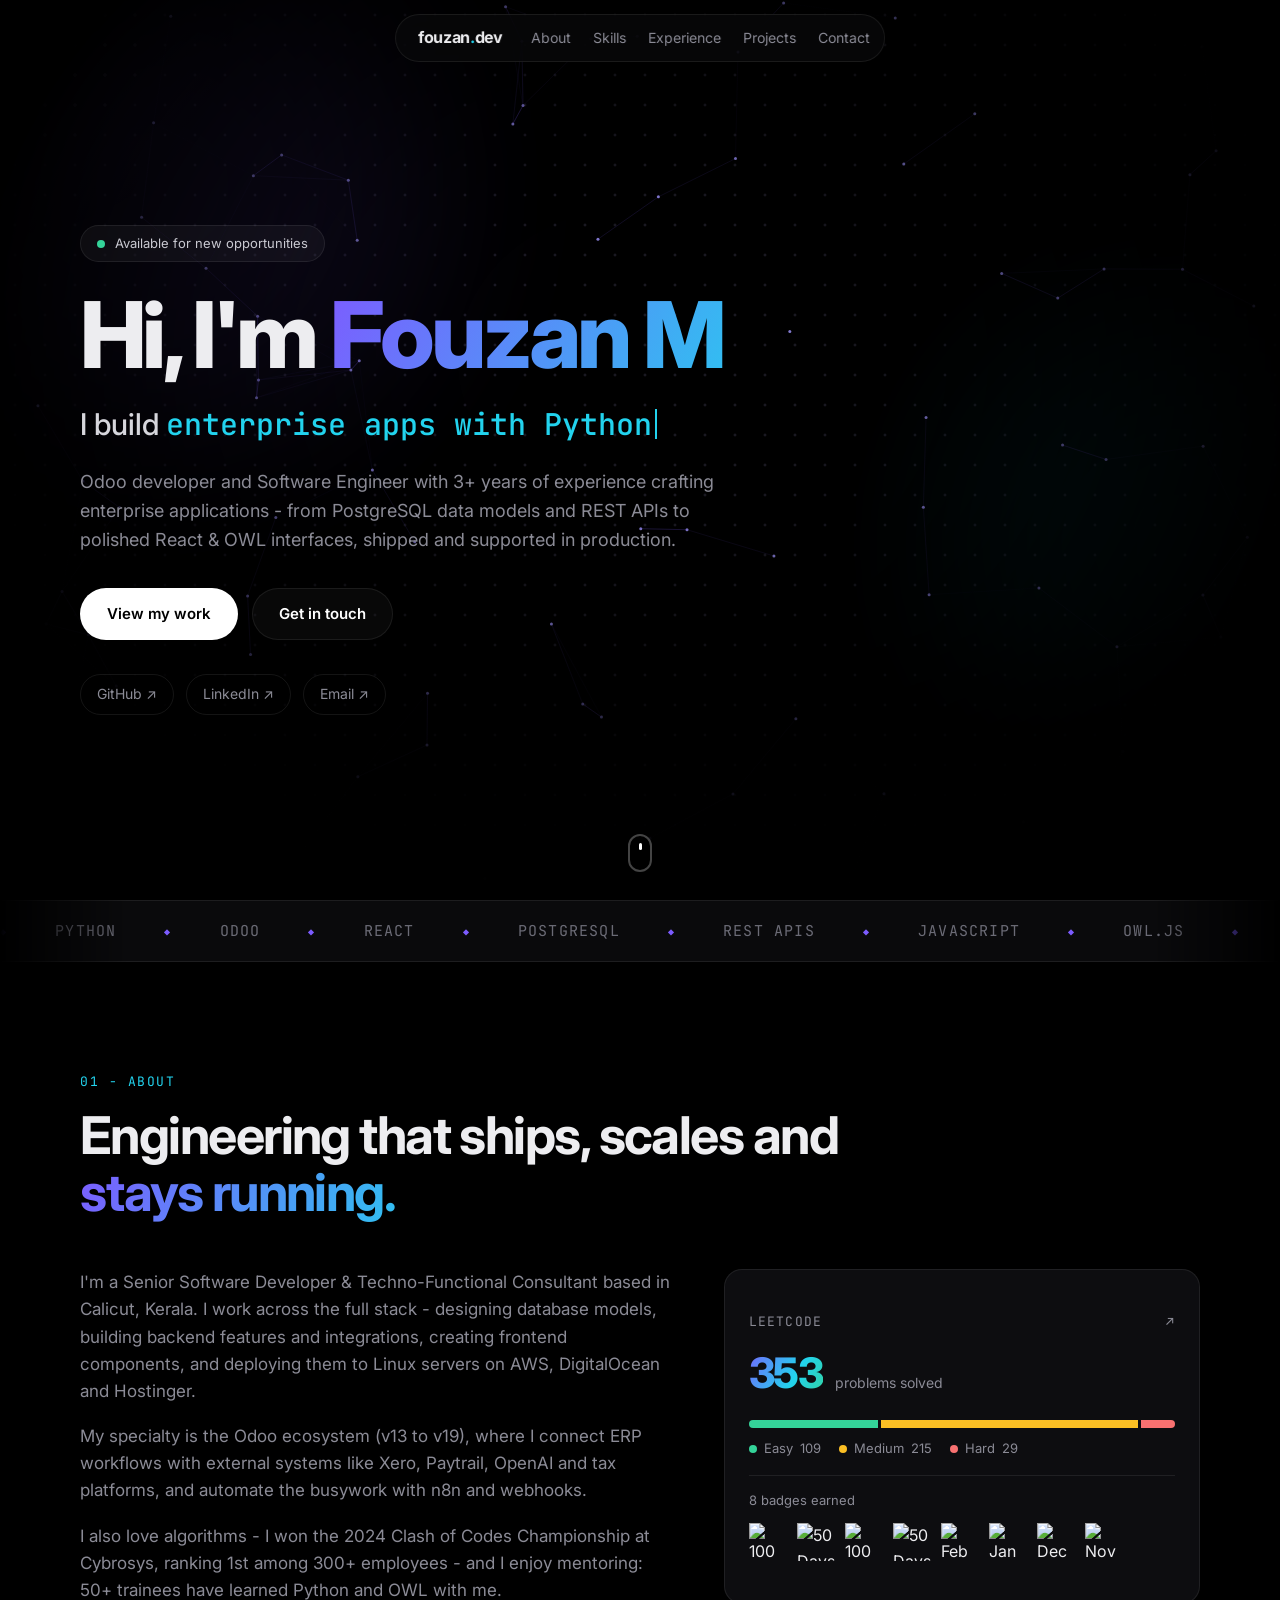
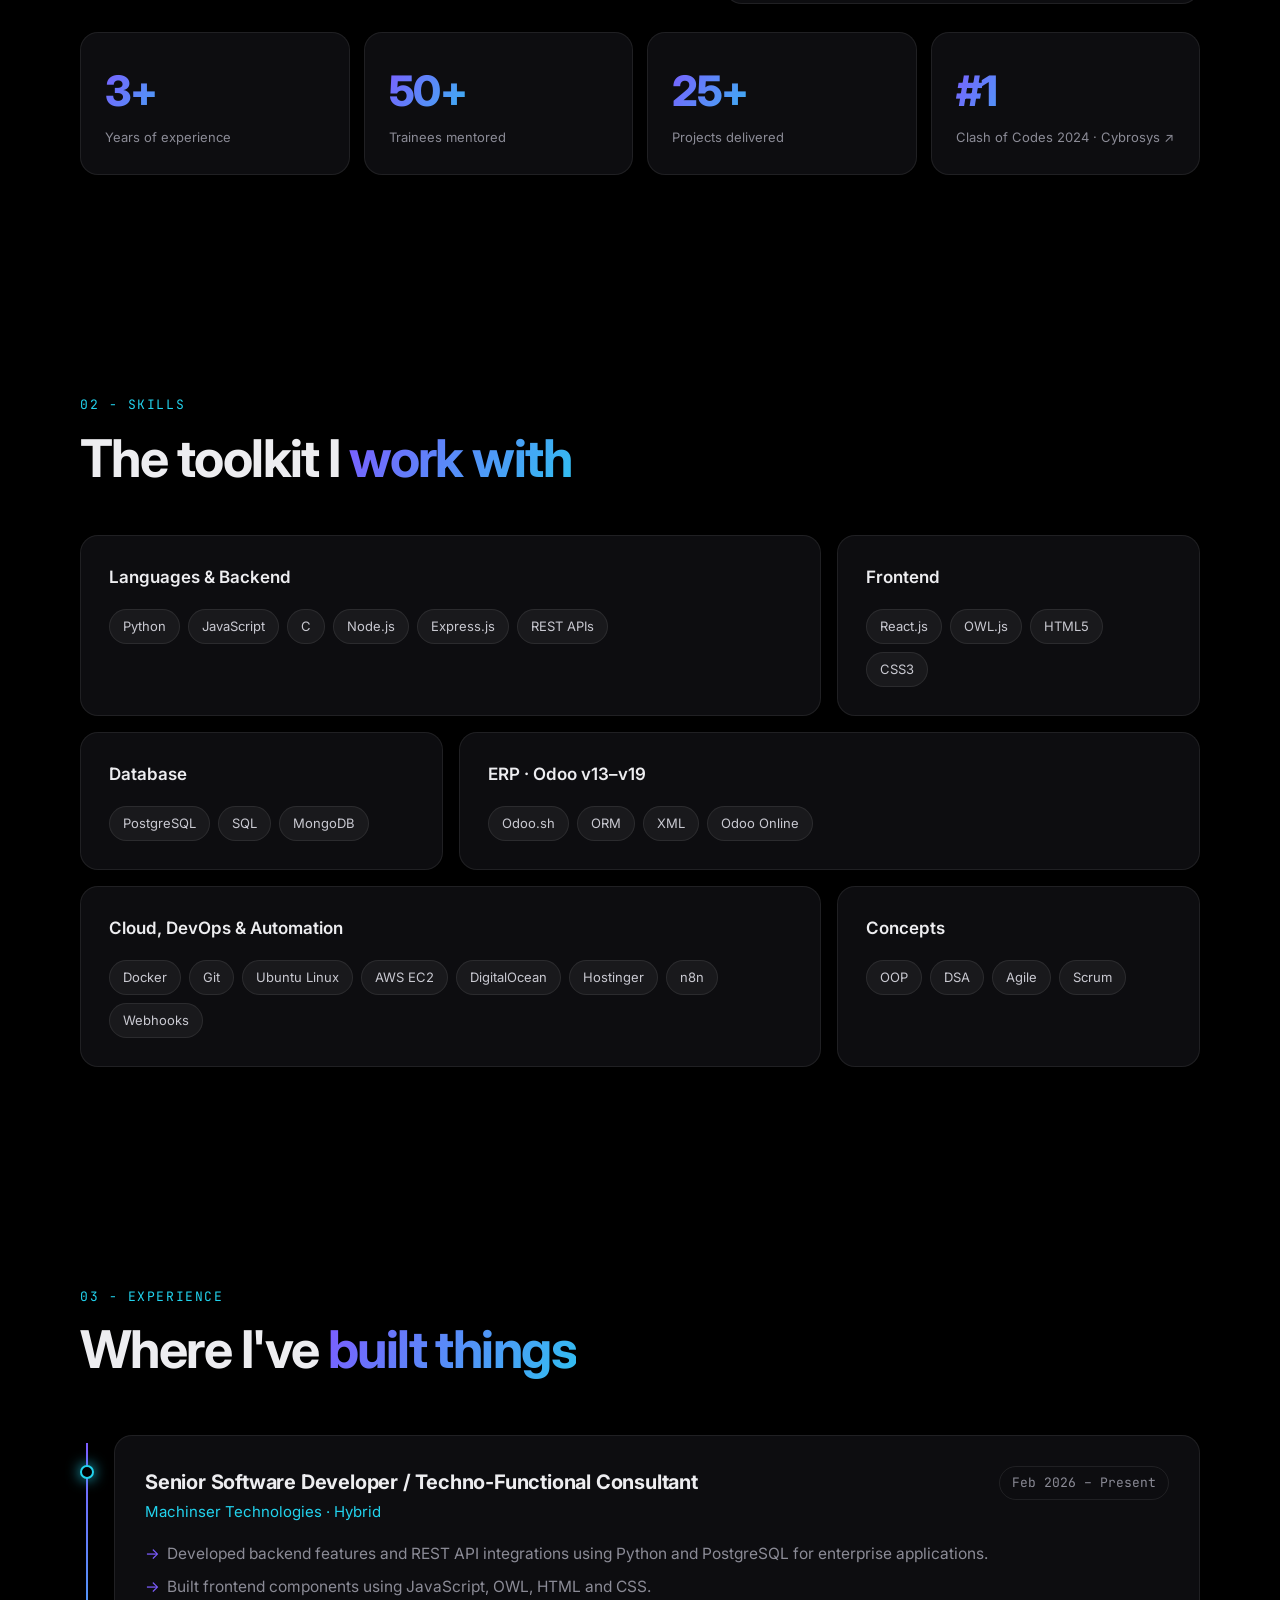
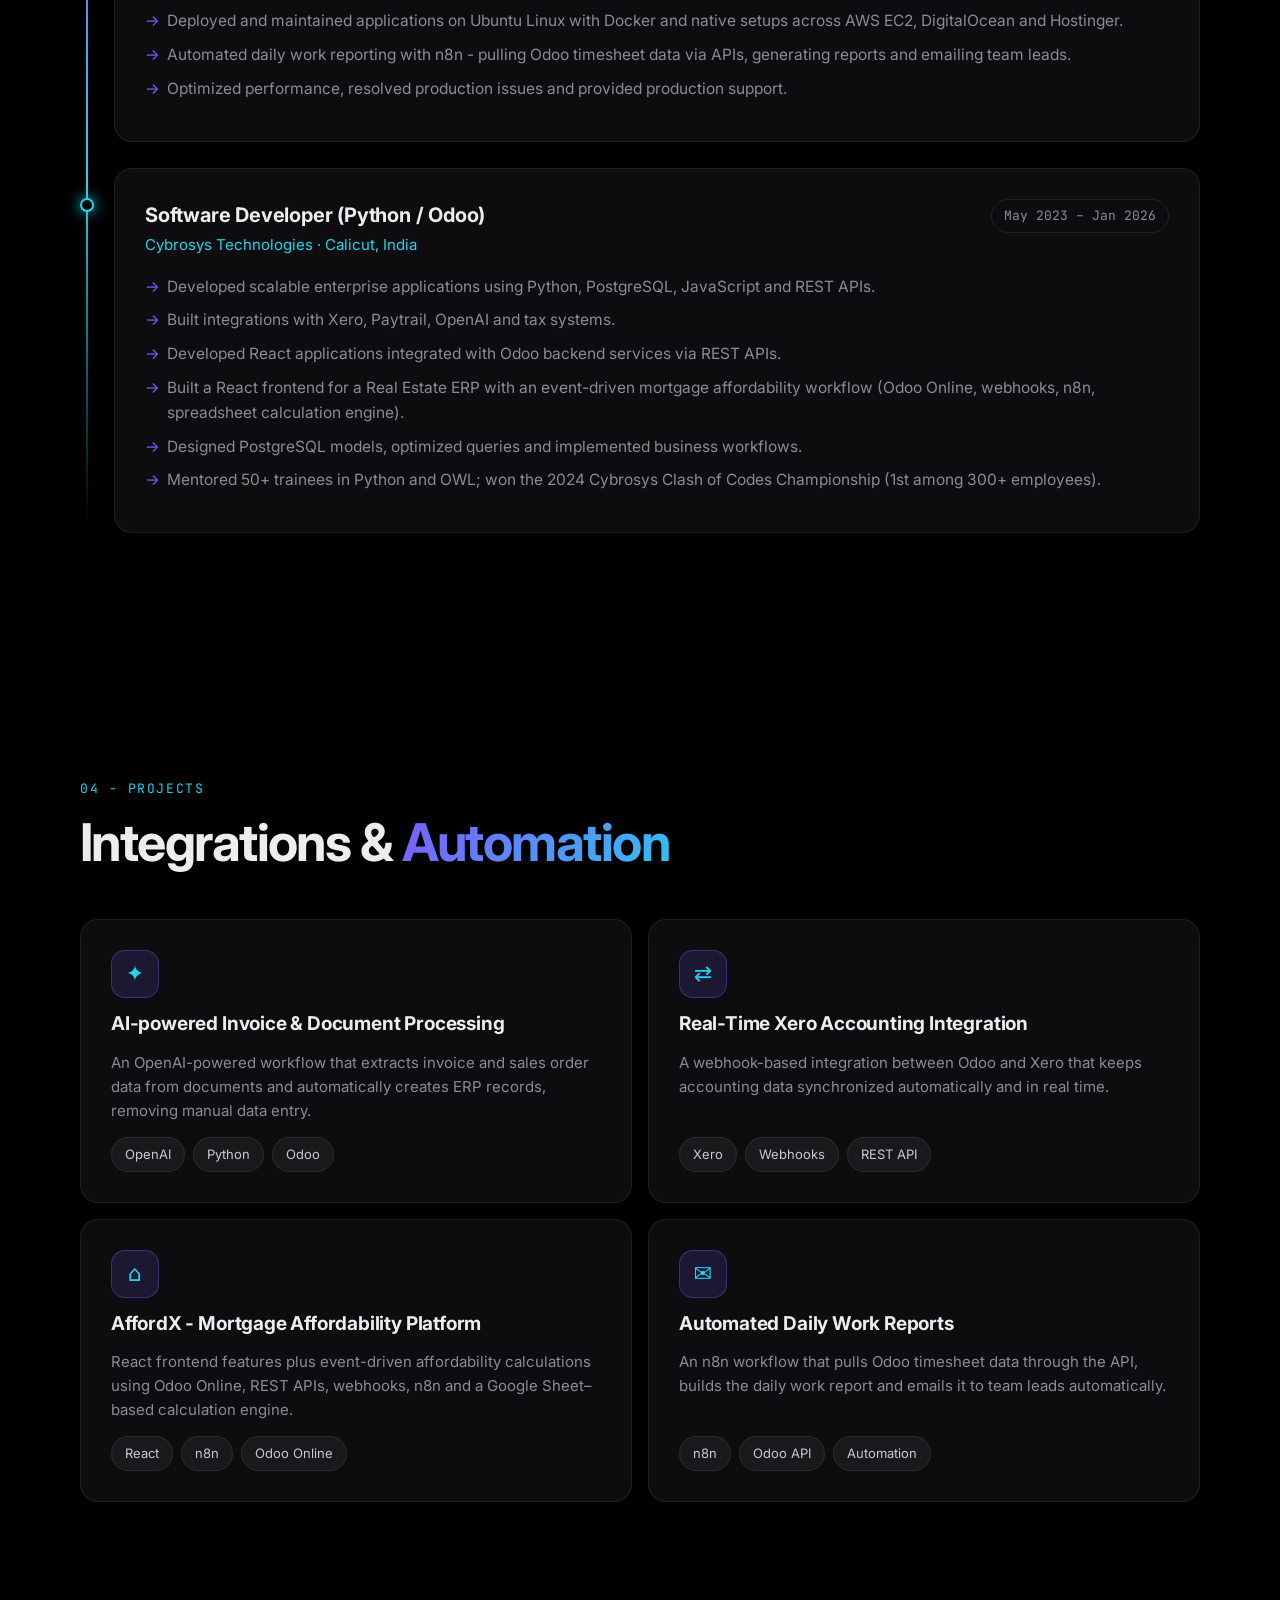
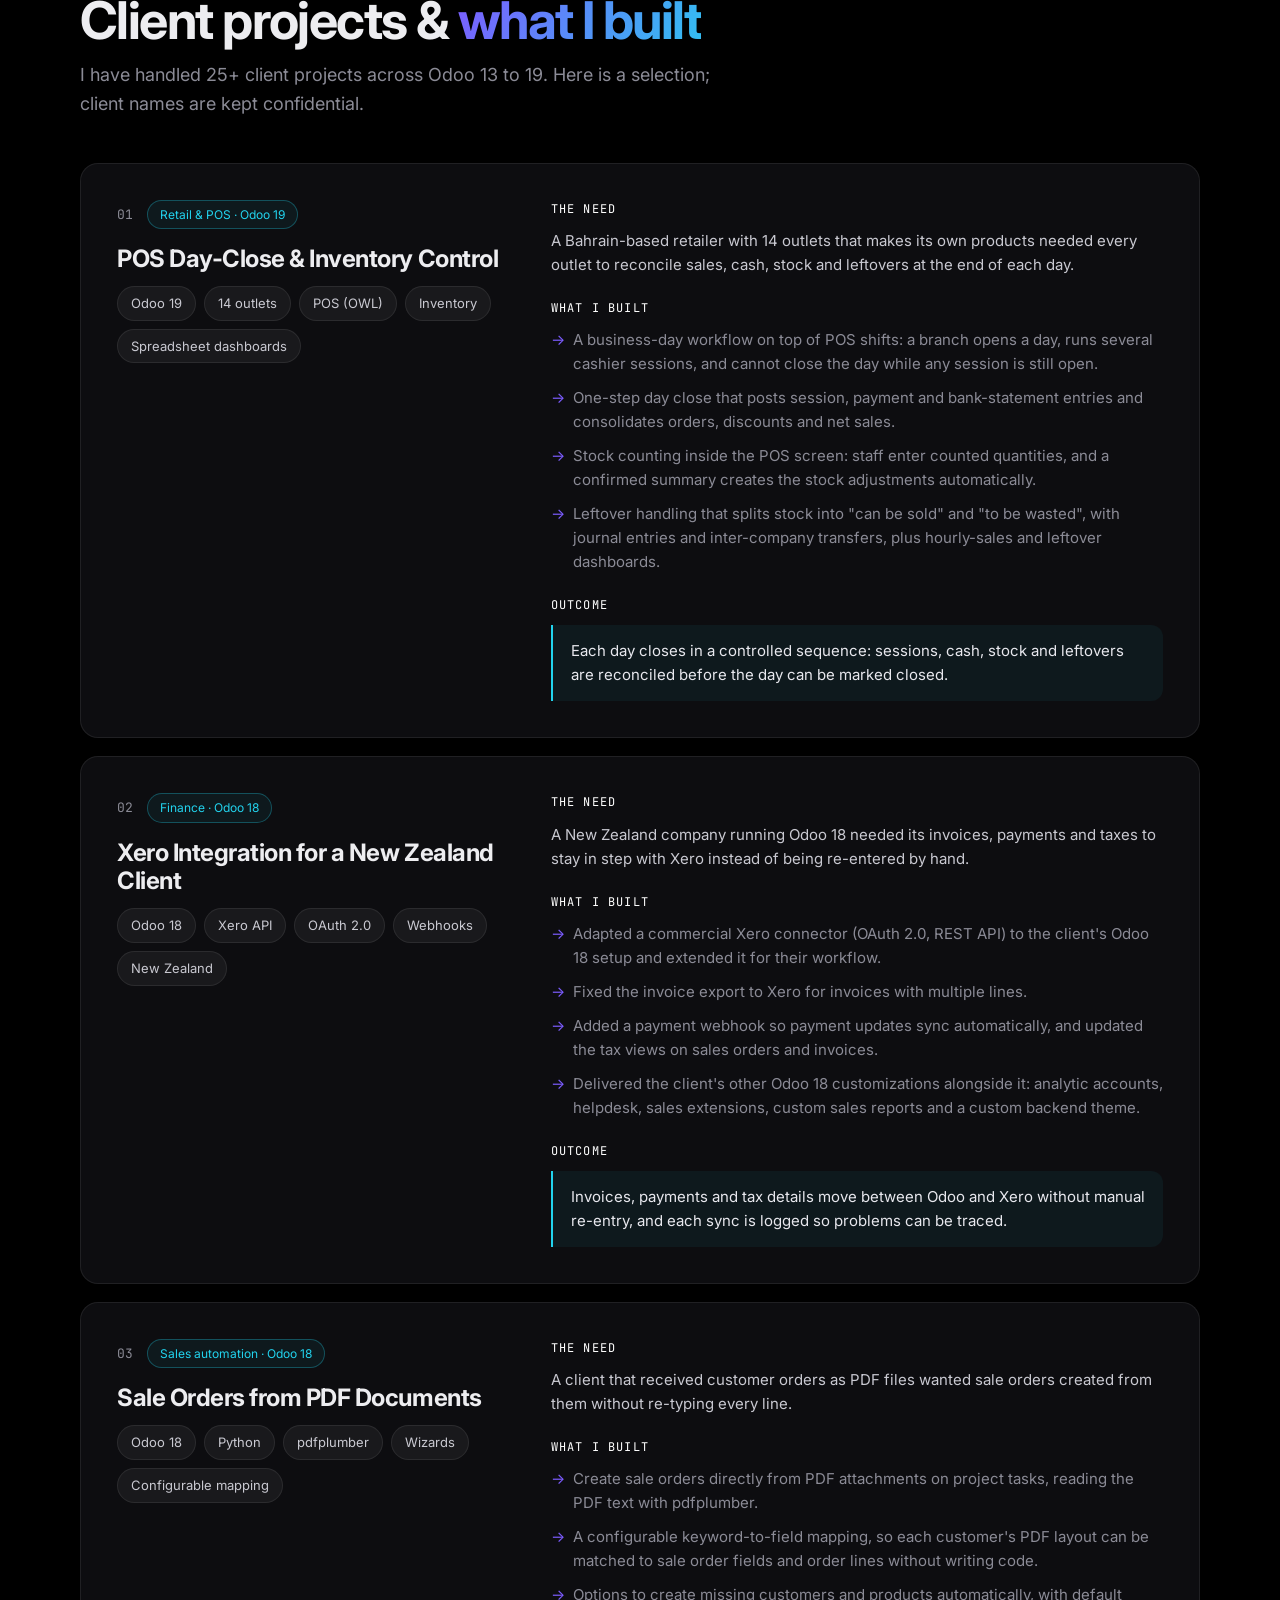
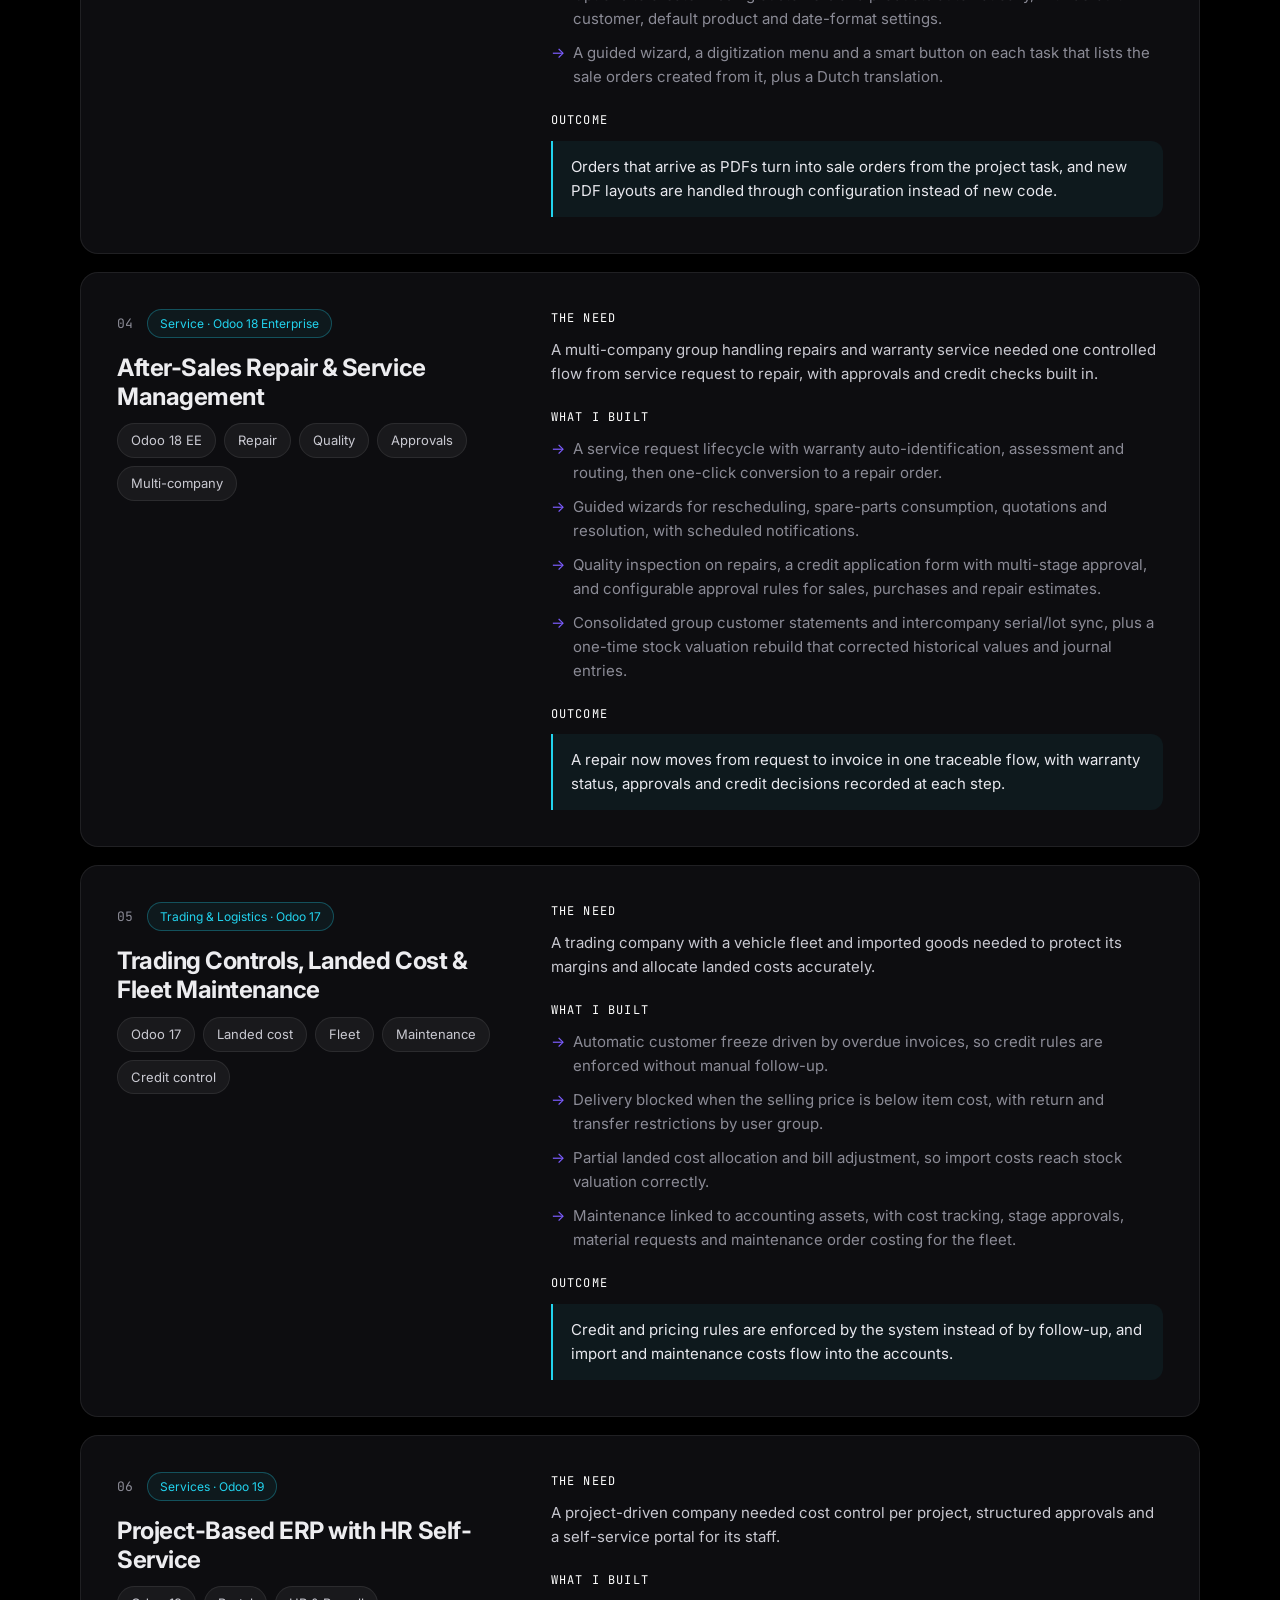
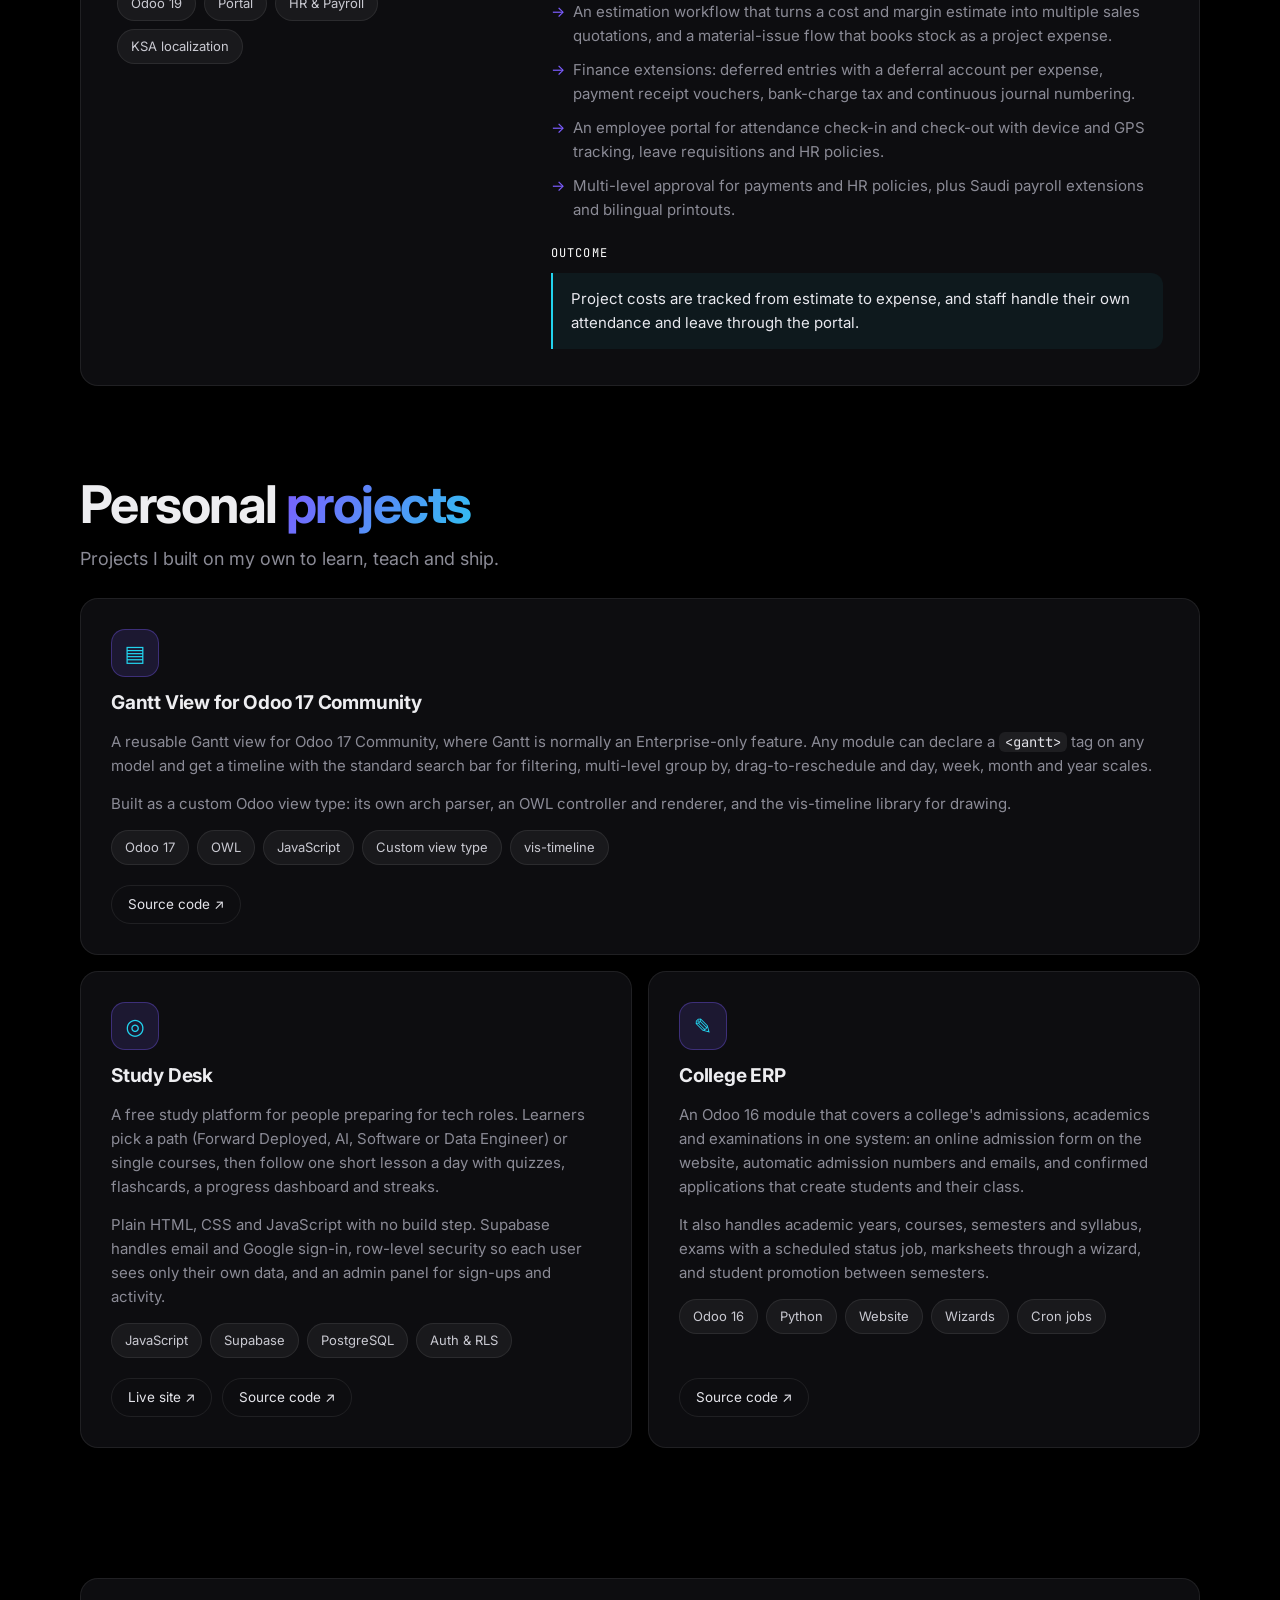
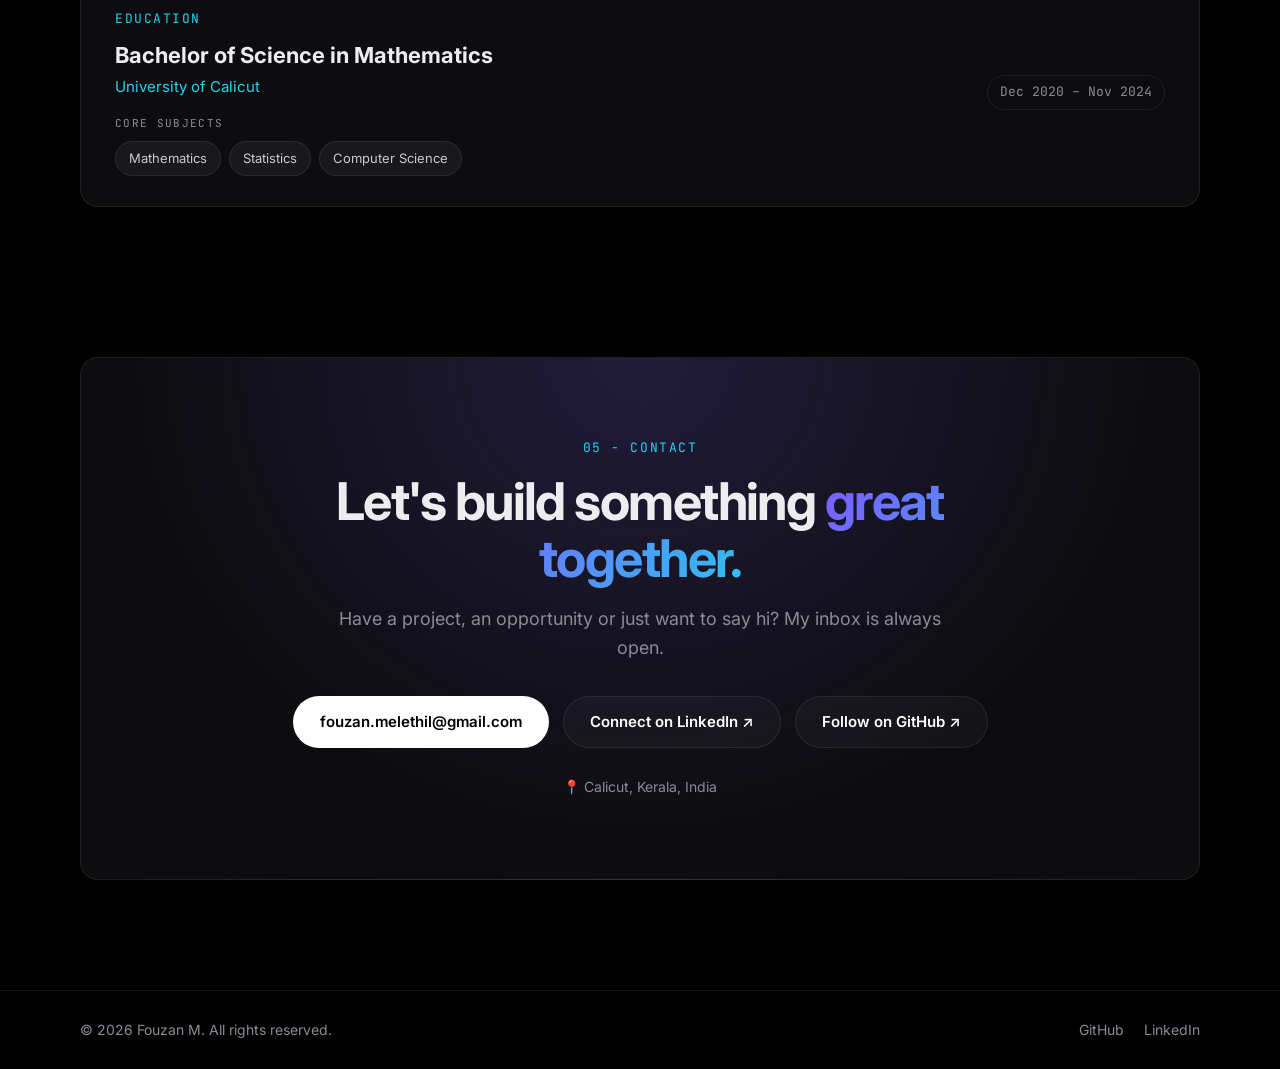
==== commit b9e3b3e9: "Remove Approval-Driven ERP for Distribution case Co-Authored-By: Claude Sonnet 5.5 <noreply@anthropi" ====
--- a/index.html
+++ b/index.html
@@ -350,25 +350,6 @@
       <article class="case spot reveal">
         <div class="case-side">
           <span class="case-num">05</span>
-          <span class="sector">Trading · Odoo 19 Enterprise</span>
-          <h3>Approval-Driven ERP for Distribution</h3>
-          <div class="tags"><span>Odoo 19 EE</span><span>Salla API</span><span>ZATCA</span><span>Approvals</span><span>QWeb</span></div>
-        </div>
-        <div class="case-main">
-          <div class="blk"><p class="built-h">The need</p><p class="need">A distribution business selling B2B and online through the Salla storefront needed tight control over stock, cash and credit.</p></div>
-          <div class="blk"><p class="built-h">What I built</p>
-          <ul>
-            <li>A reusable multi-level approval engine for purchase requests, inventory adjustments, internal transfers, returns and payments, with approver signatures printed on documents.</li>
-            <li>Credit control by customer type with credit-limit approval at order confirmation, plus petty cash with low-balance alerts and stock location freeze.</li>
-            <li>A two-way Salla connector: orders, customers and returns into Odoo, products out to the store.</li>
-            <li>Bilingual Arabic/English tax invoices, GRNs and vouchers aligned with ZATCA e-invoicing.</li>
-          </ul></div>
-          <div class="blk"><p class="built-h">Outcome</p><p class="outcome">Sensitive actions such as returns, stock adjustments, payments and credit sales now need the right approver, and store orders arrive in Odoo without re-keying.</p></div>
-        </div>
-      </article>
-      <article class="case spot reveal">
-        <div class="case-side">
-          <span class="case-num">06</span>
           <span class="sector">Trading &amp; Logistics · Odoo 17</span>
           <h3>Trading Controls, Landed Cost &amp; Fleet Maintenance</h3>
           <div class="tags"><span>Odoo 17</span><span>Landed cost</span><span>Fleet</span><span>Maintenance</span><span>Credit control</span></div>
@@ -387,7 +368,7 @@
       </article>
       <article class="case spot reveal">
         <div class="case-side">
-          <span class="case-num">07</span>
+          <span class="case-num">06</span>
           <span class="sector">Services · Odoo 19</span>
           <h3>Project-Based ERP with HR Self-Service</h3>
           <div class="tags"><span>Odoo 19</span><span>Portal</span><span>HR &amp; Payroll</span><span>KSA localization</span></div>
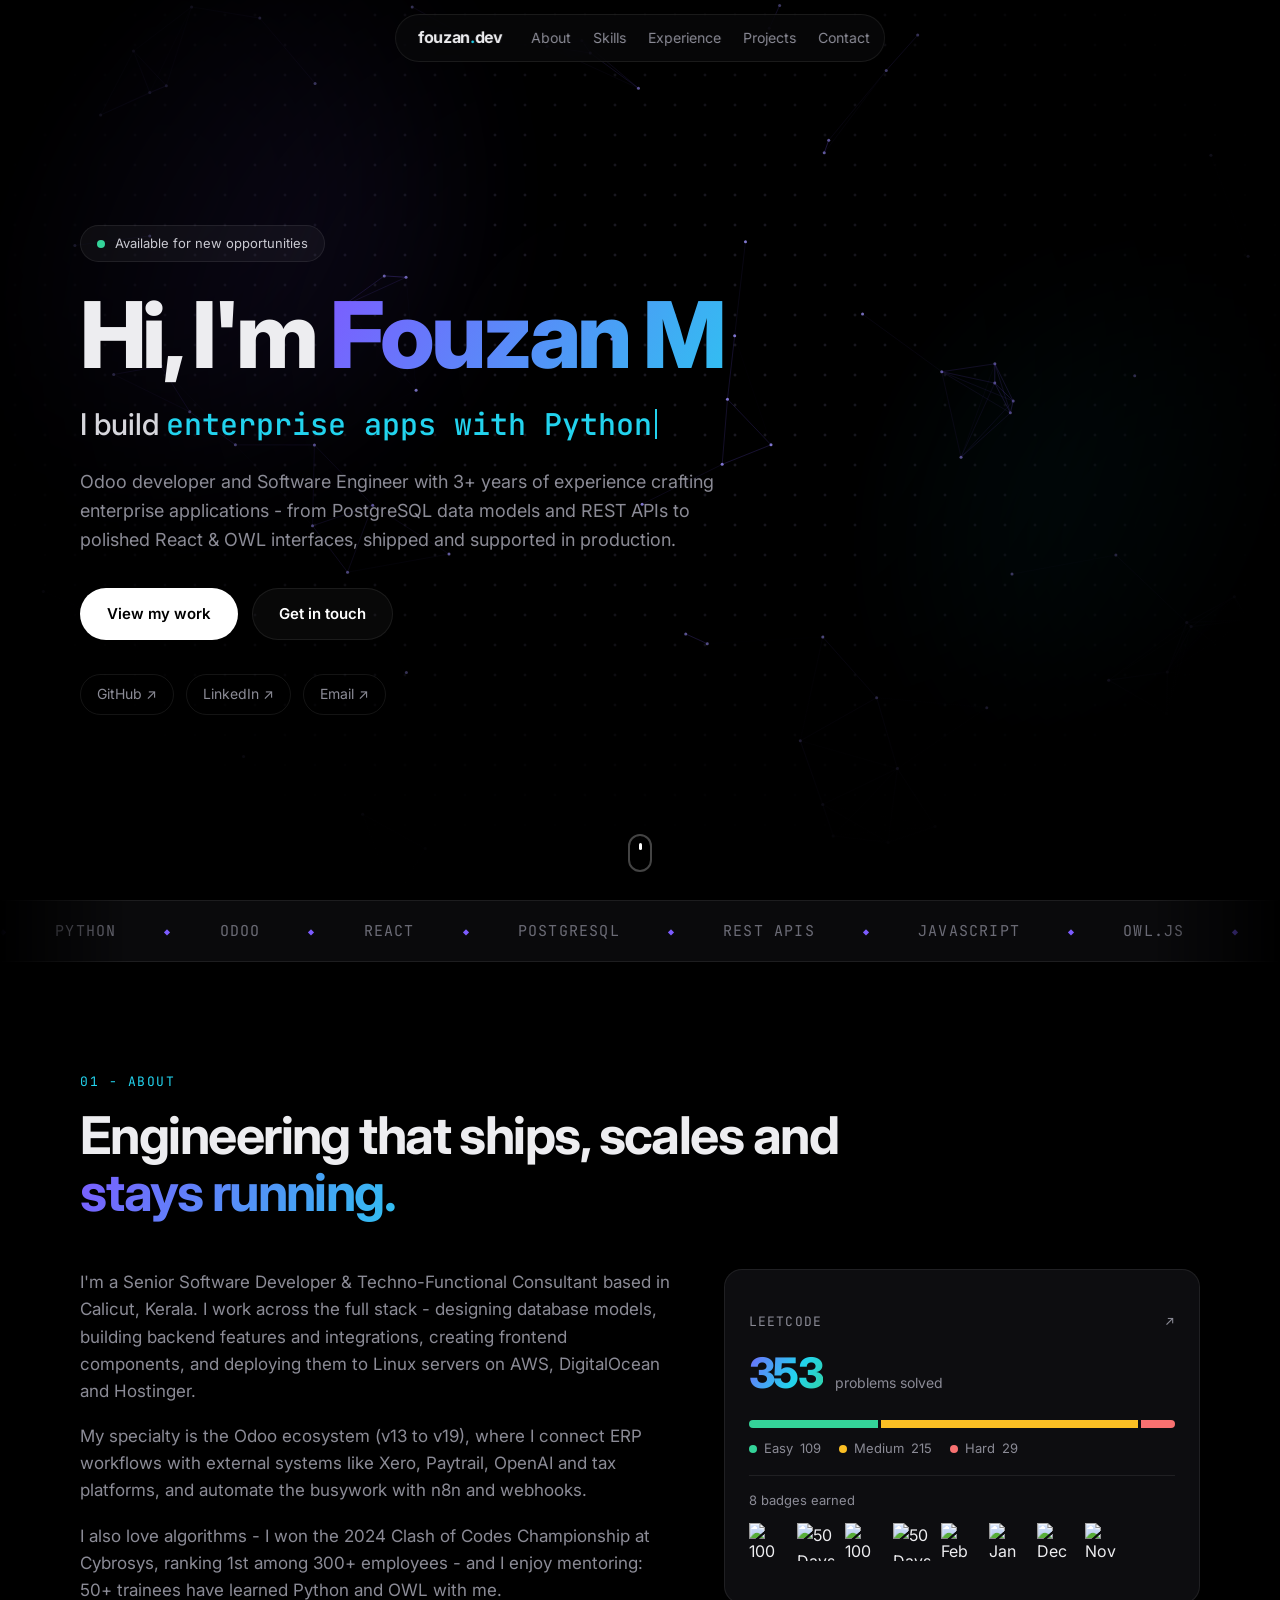
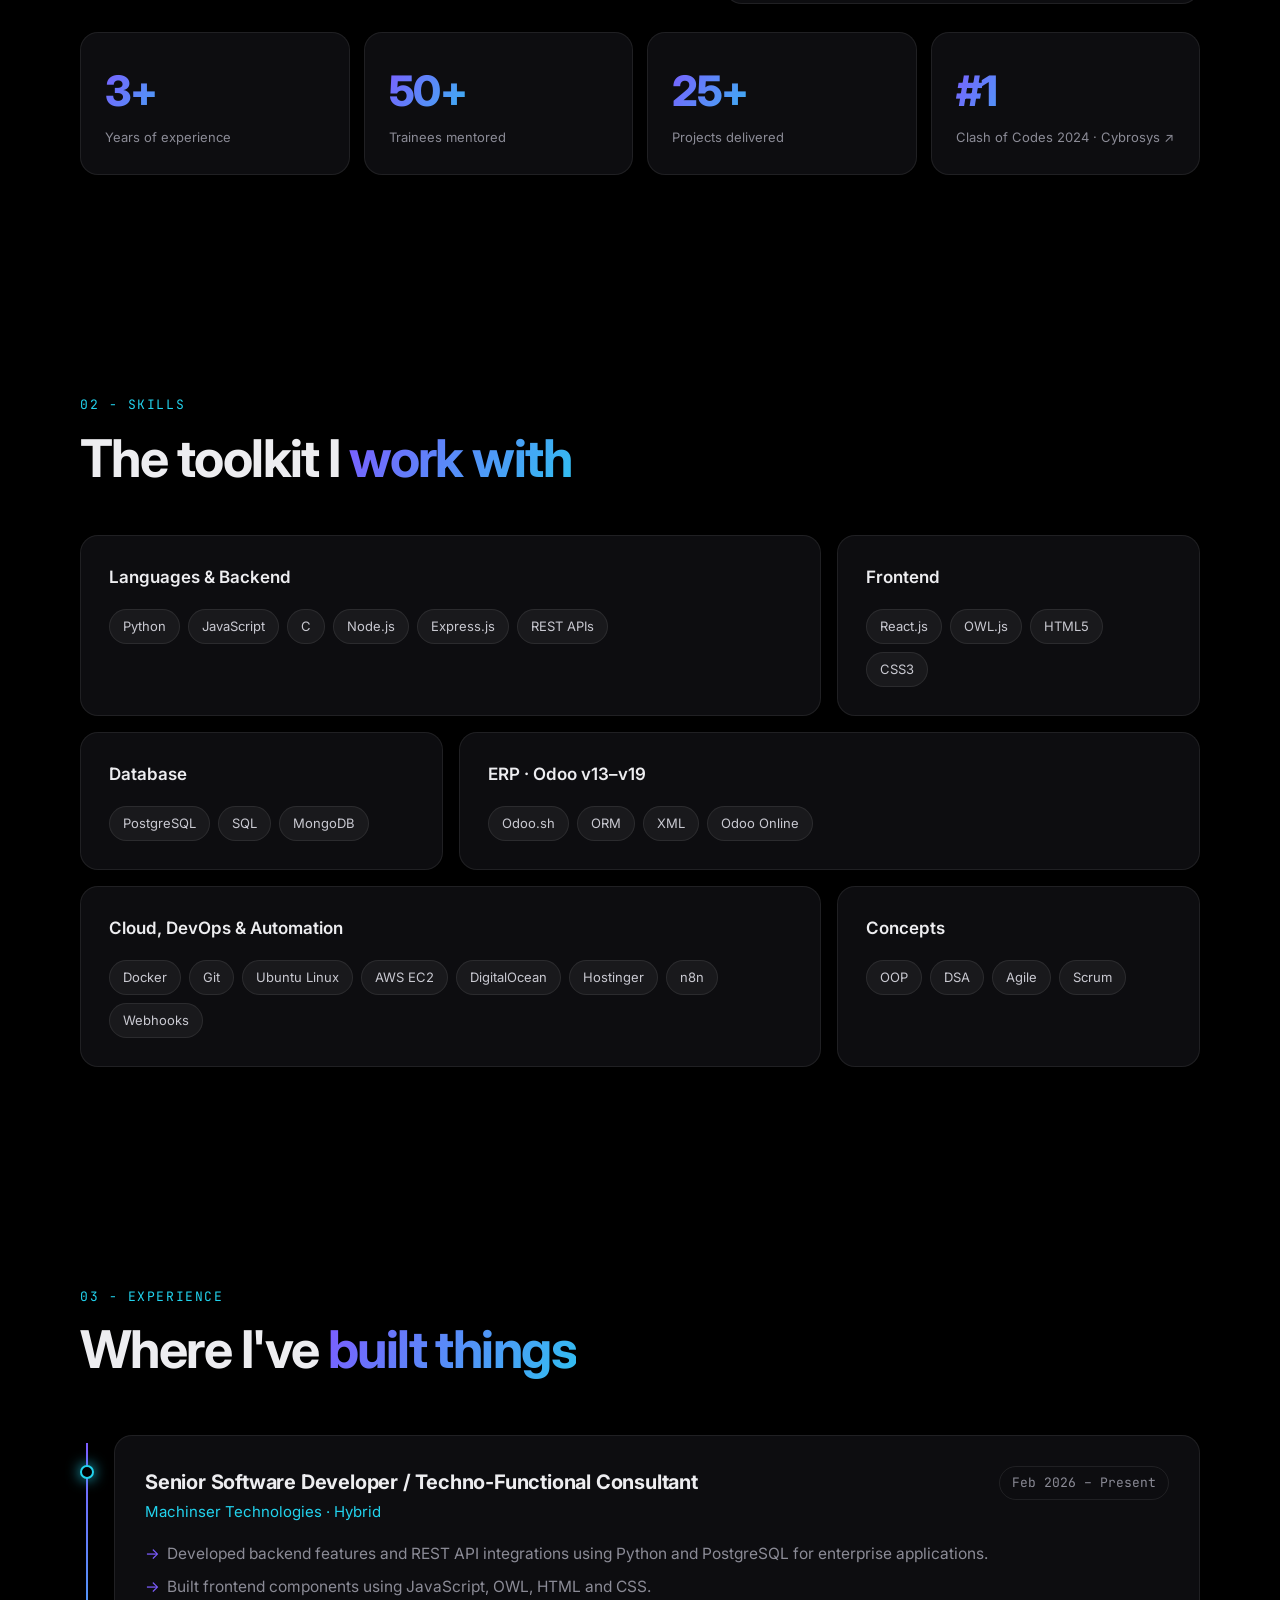
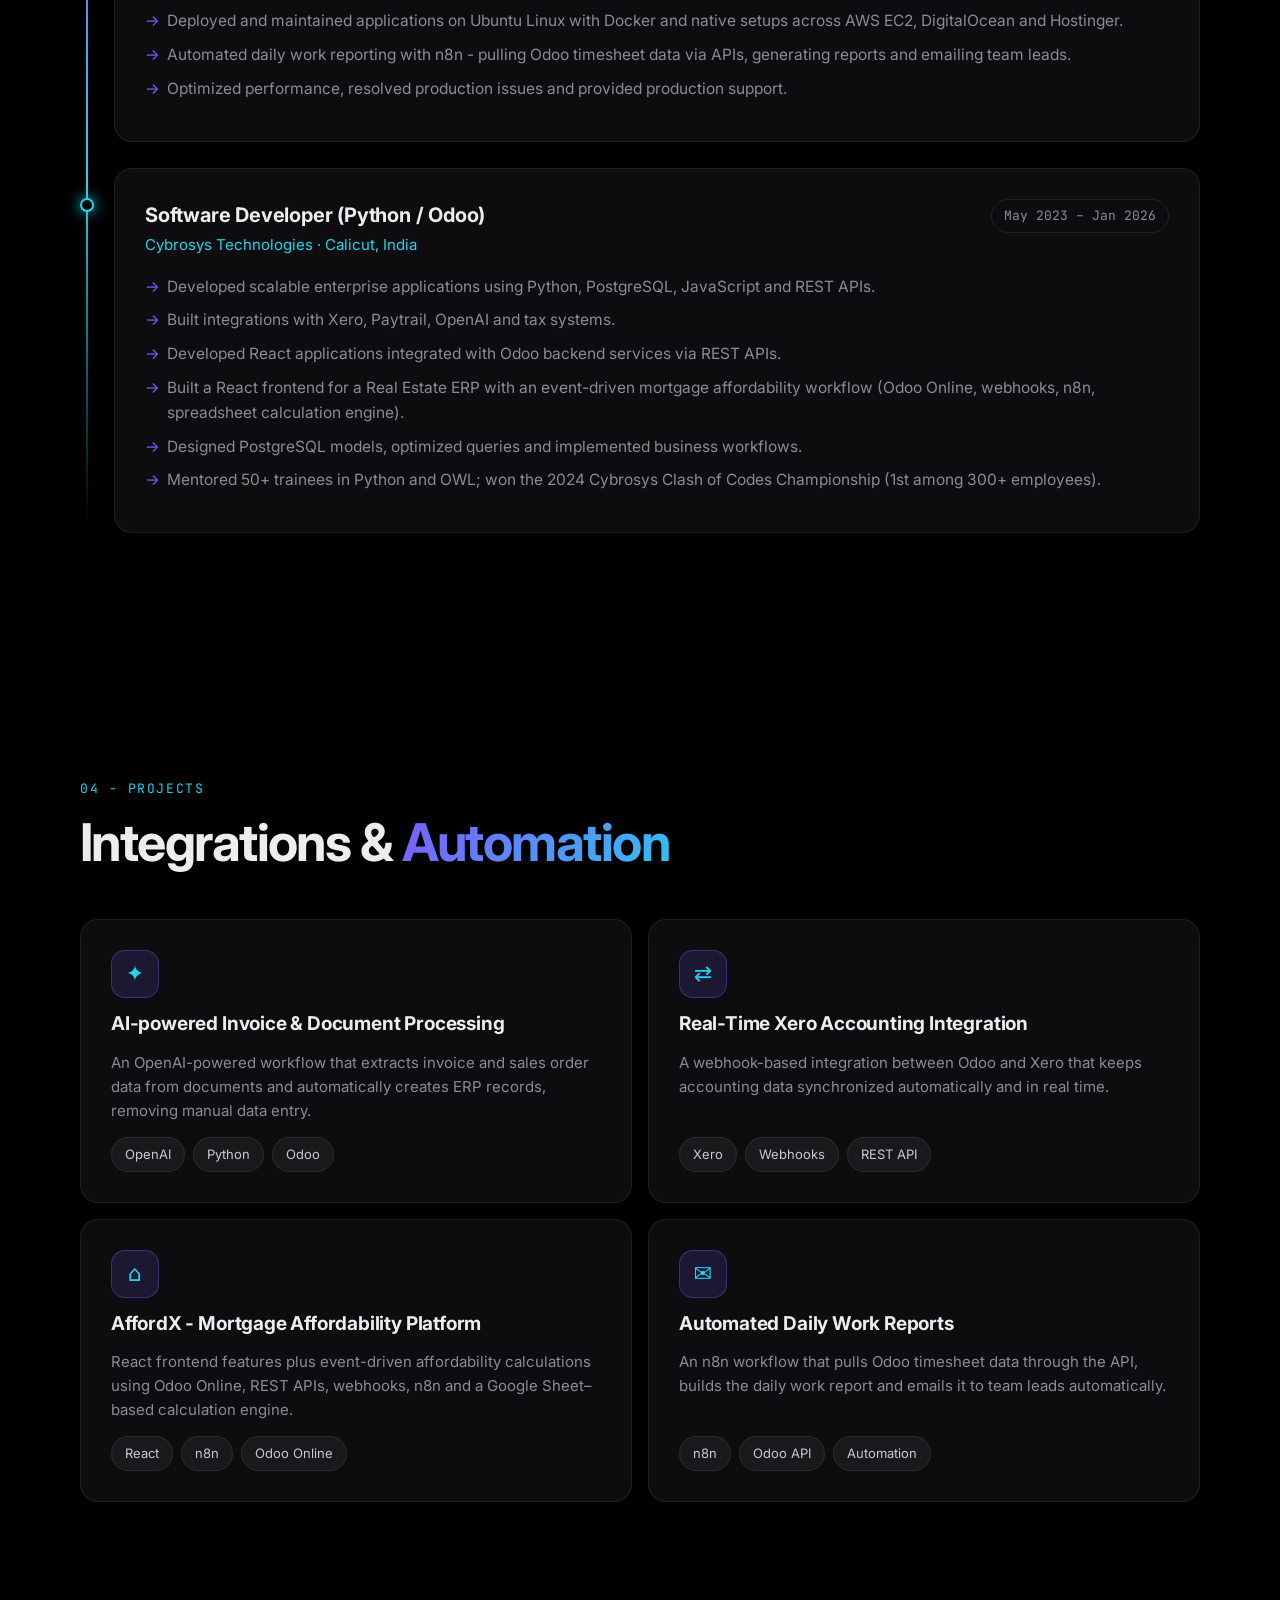
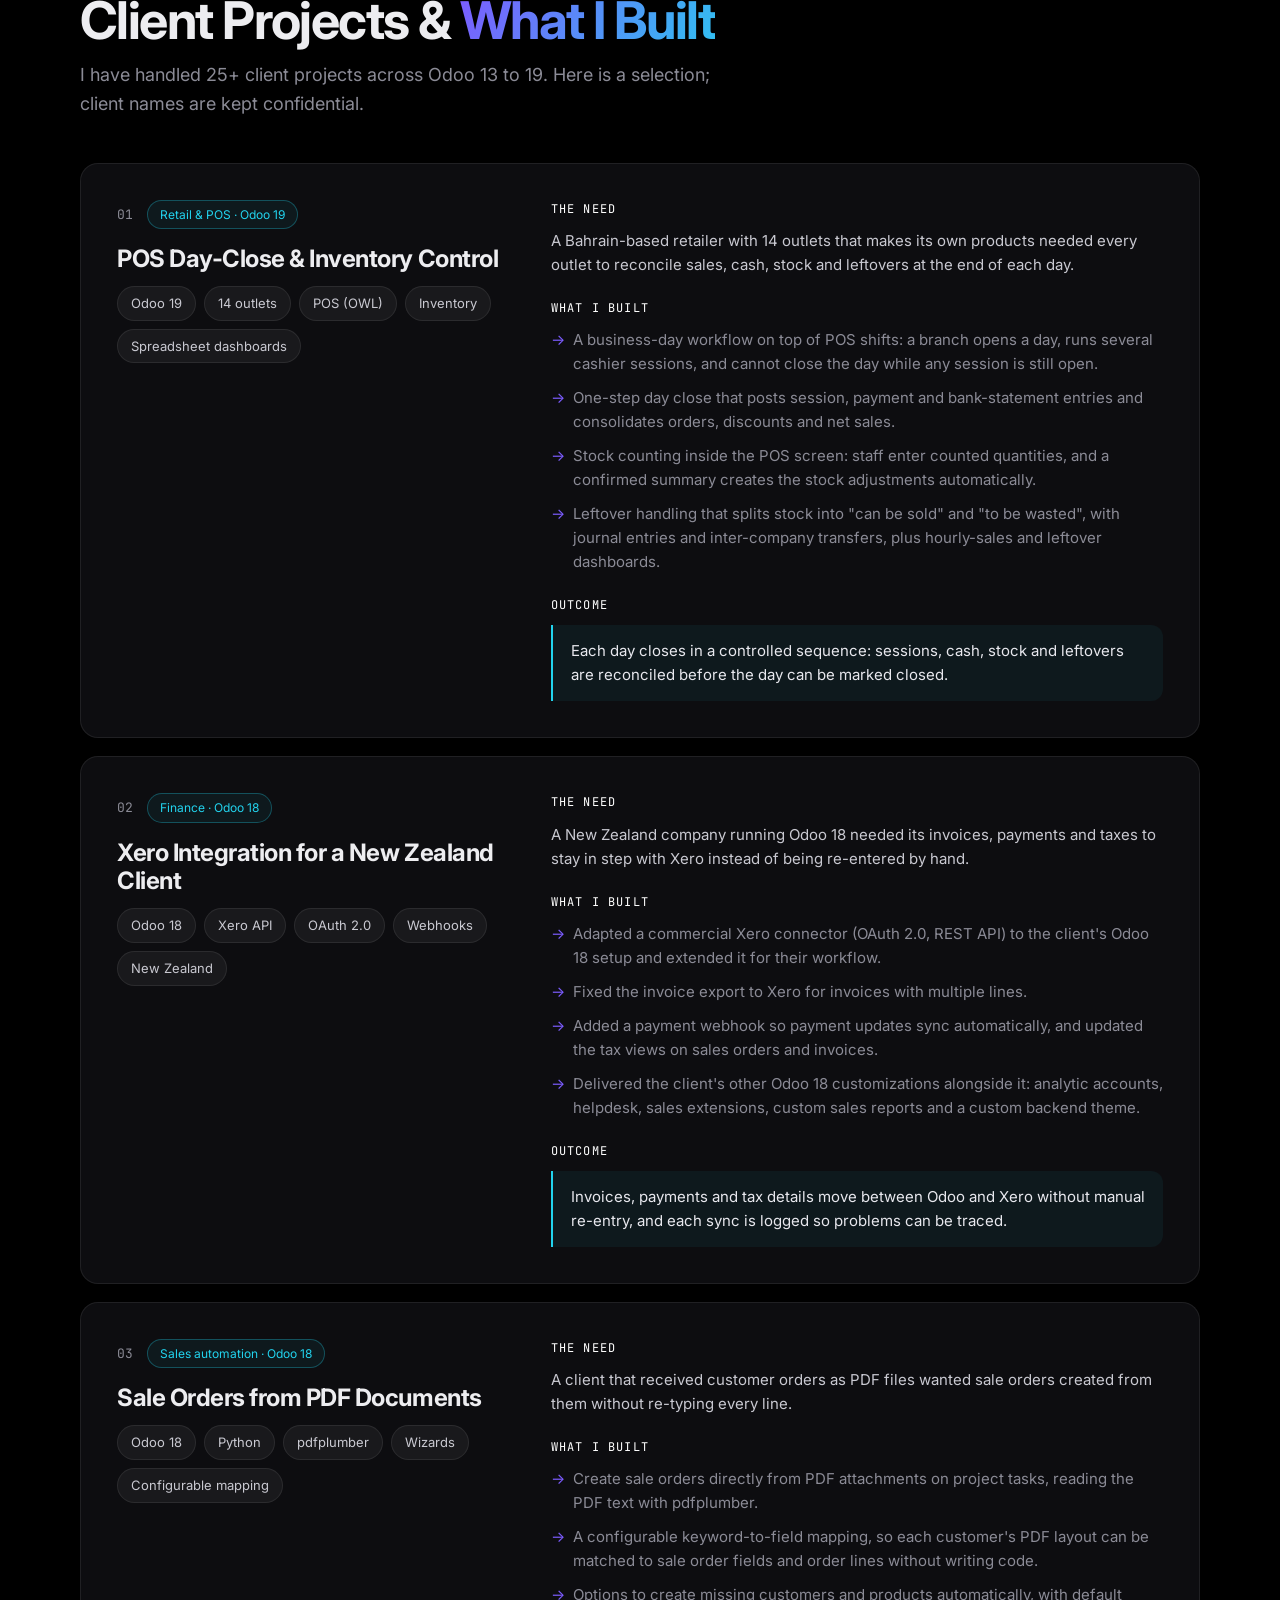
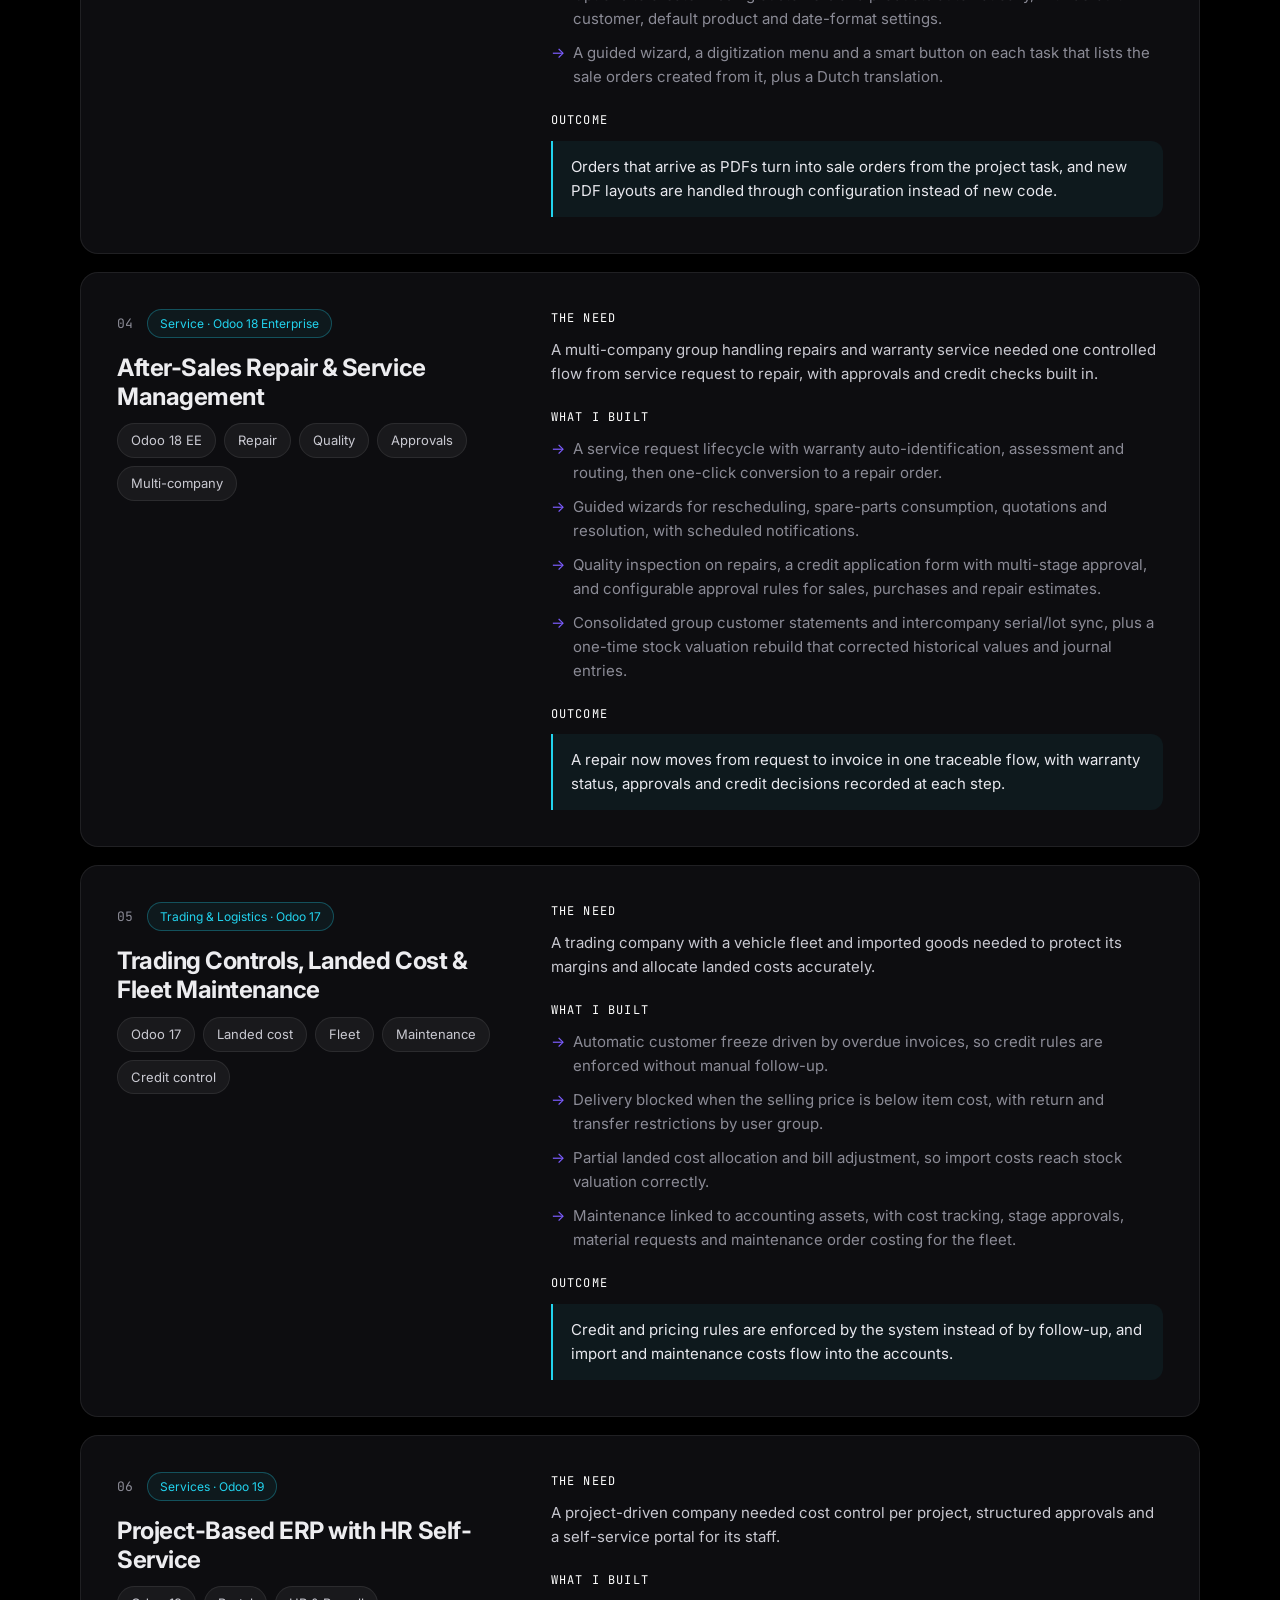
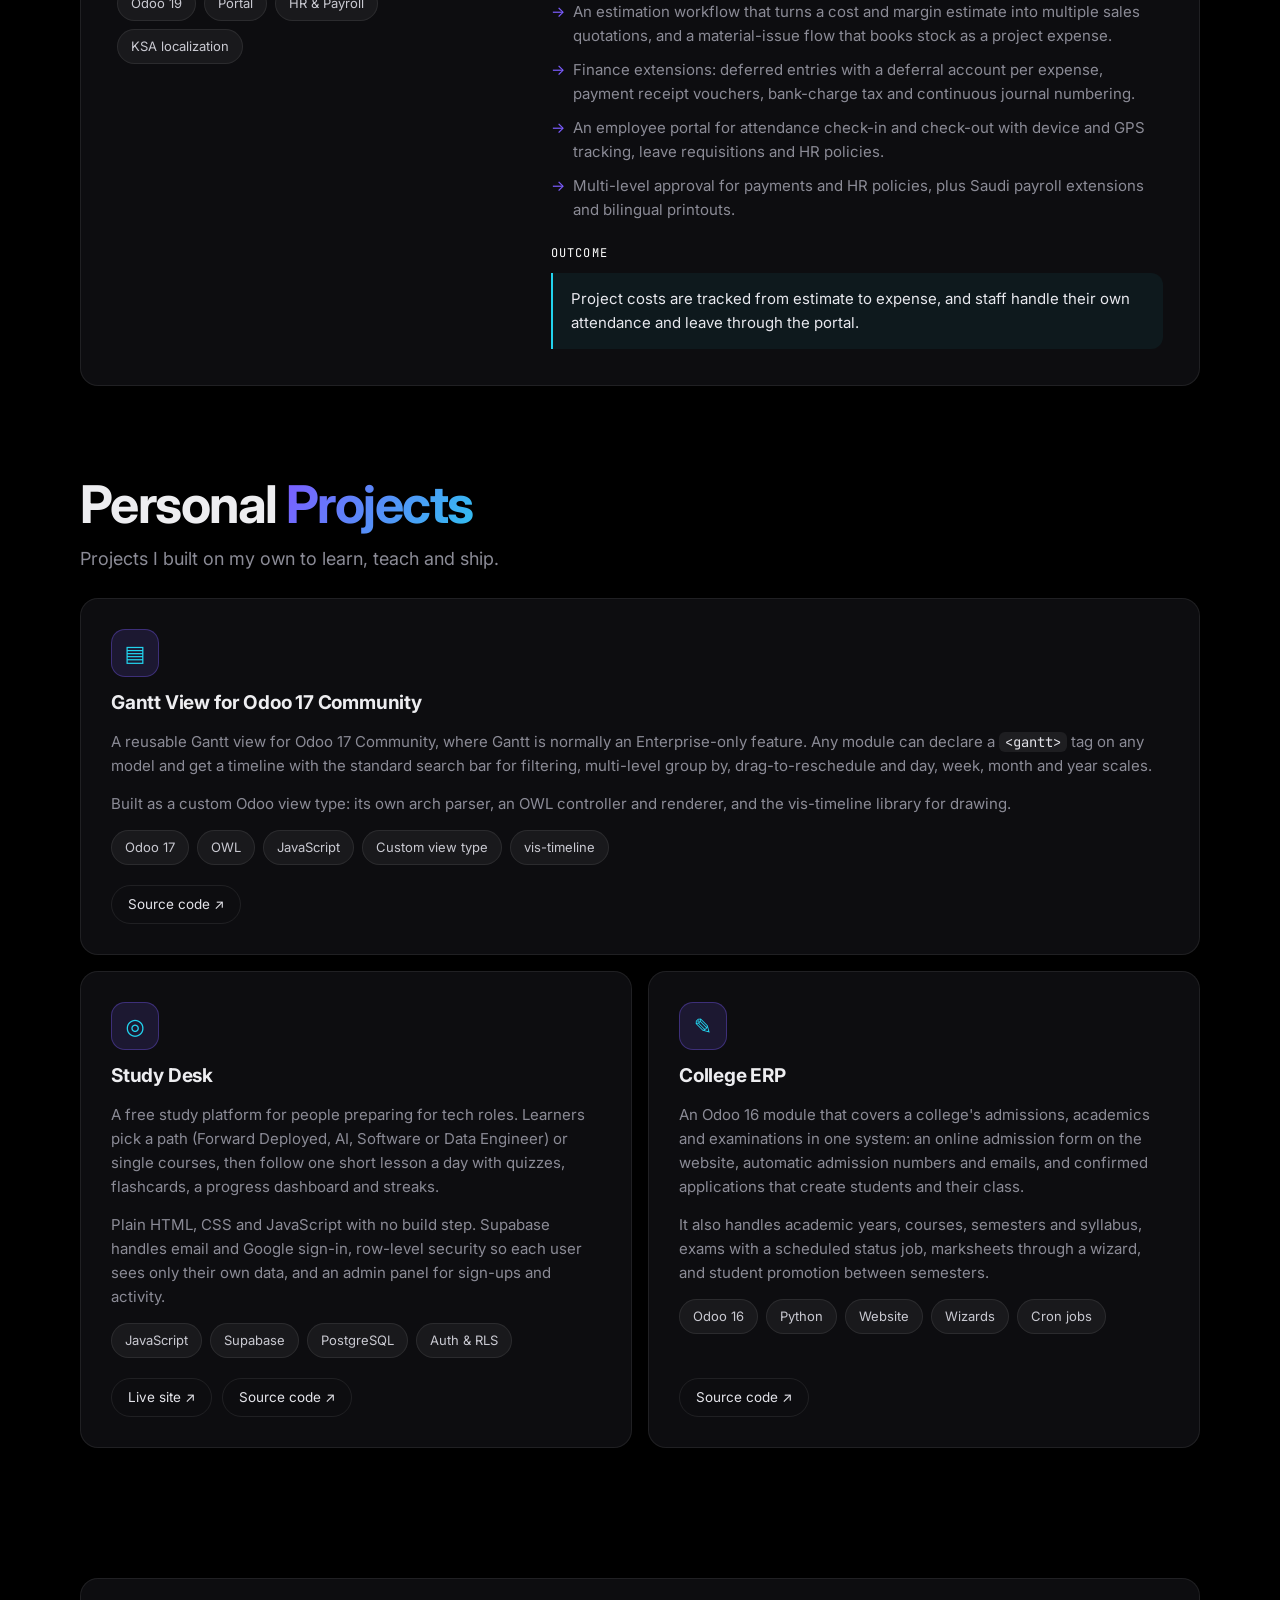
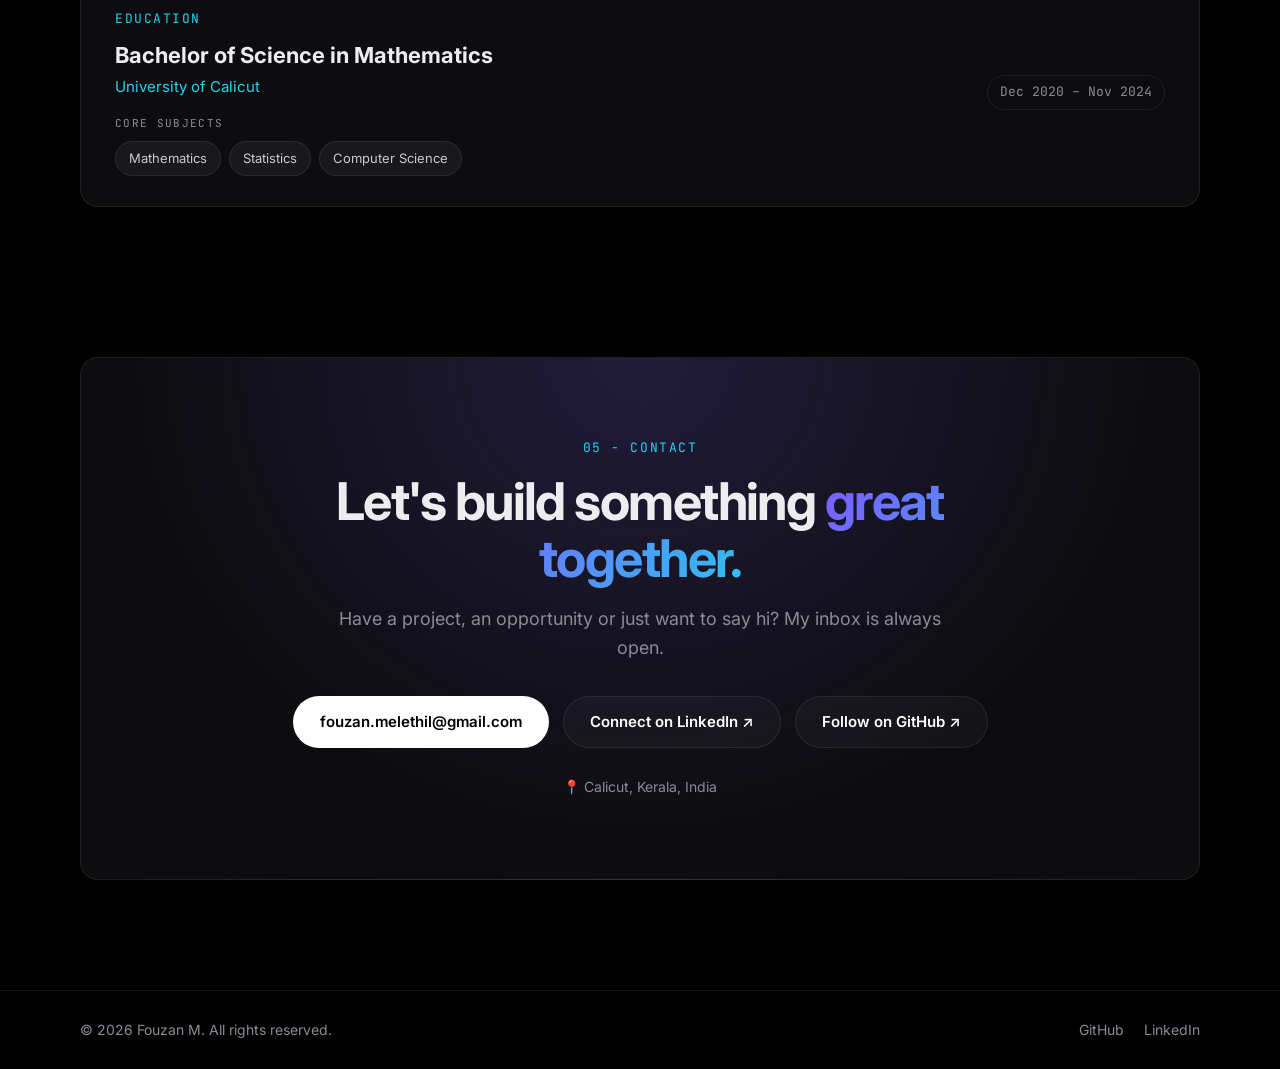
==== commit 42a198c8: "Capitalize project section headings Co-Authored-By: Claude Sonnet 5.5 <noreply@anthropic.com>" ====
--- a/index.html
+++ b/index.html
@@ -268,7 +268,7 @@
       </article>
     </div>
 
-    <h3 class="sub reveal">Client projects &amp; <span class="grad">what I built</span></h3>
+    <h3 class="sub reveal">Client Projects &amp; <span class="grad">What I Built</span></h3>
     <p class="lead reveal">I have handled 25+ client projects across Odoo 13 to 19. Here is a selection; client names are kept confidential.</p>
     <div class="cases">
       <article class="case spot reveal">
@@ -387,7 +387,7 @@
       </article>
     </div>
 
-    <h3 class="sub reveal">Personal <span class="grad">projects</span></h3>
+    <h3 class="sub reveal">Personal <span class="grad">Projects</span></h3>
     <p class="lead reveal">Projects I built on my own to learn, teach and ship.</p>
     <div class="projects personal">
       <article class="project spot reveal wide">
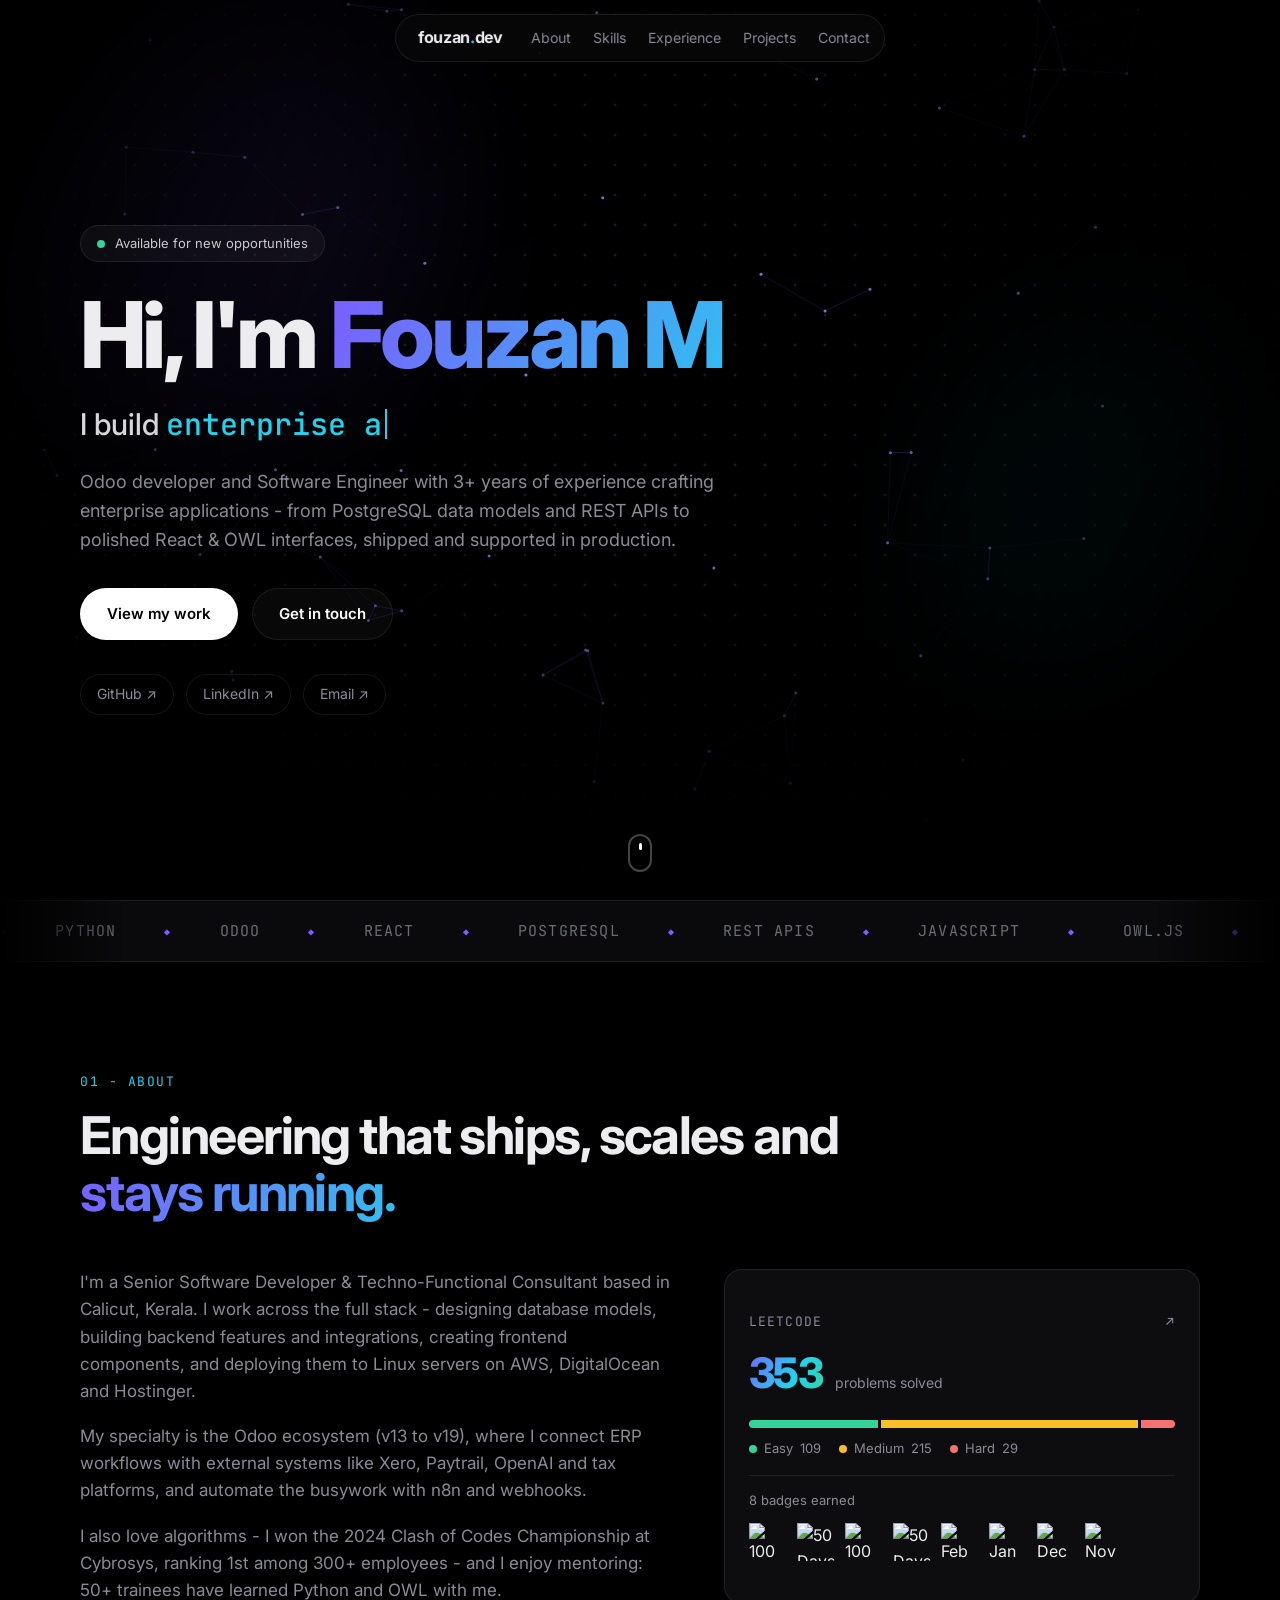
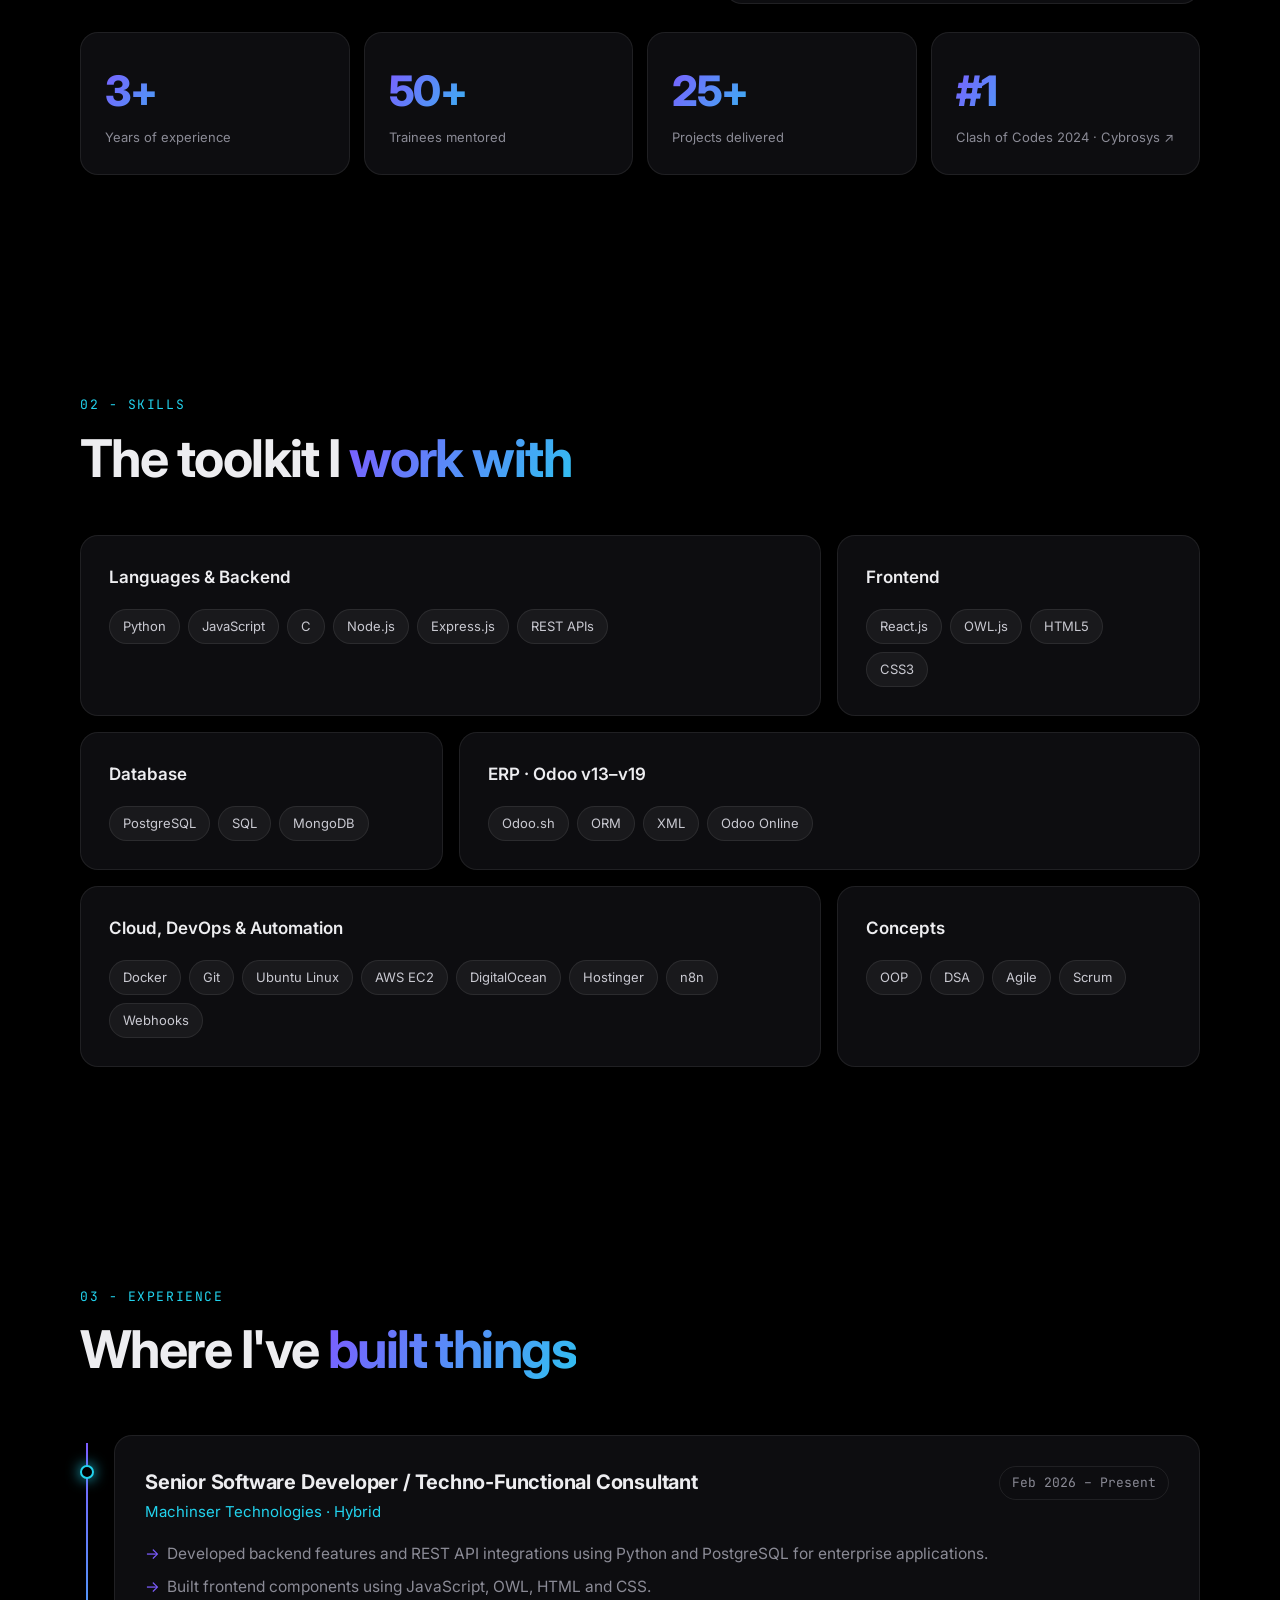
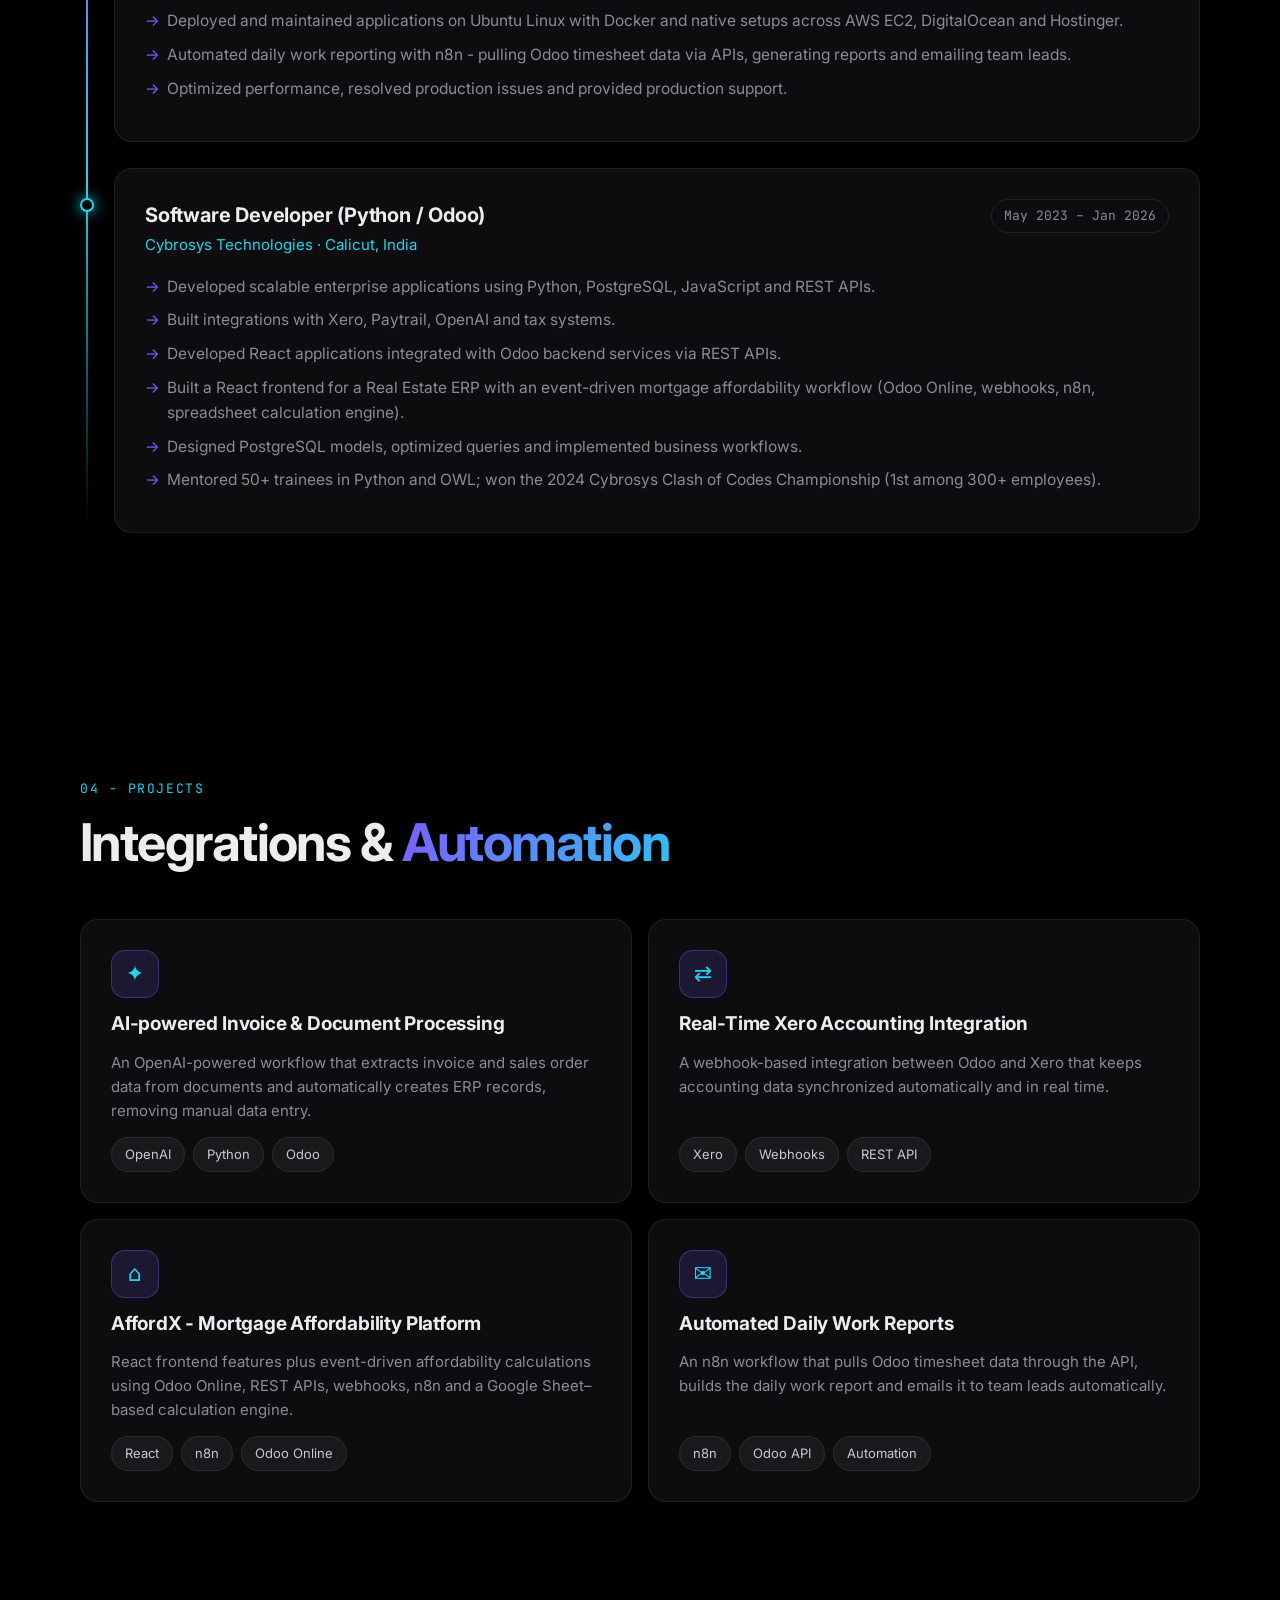
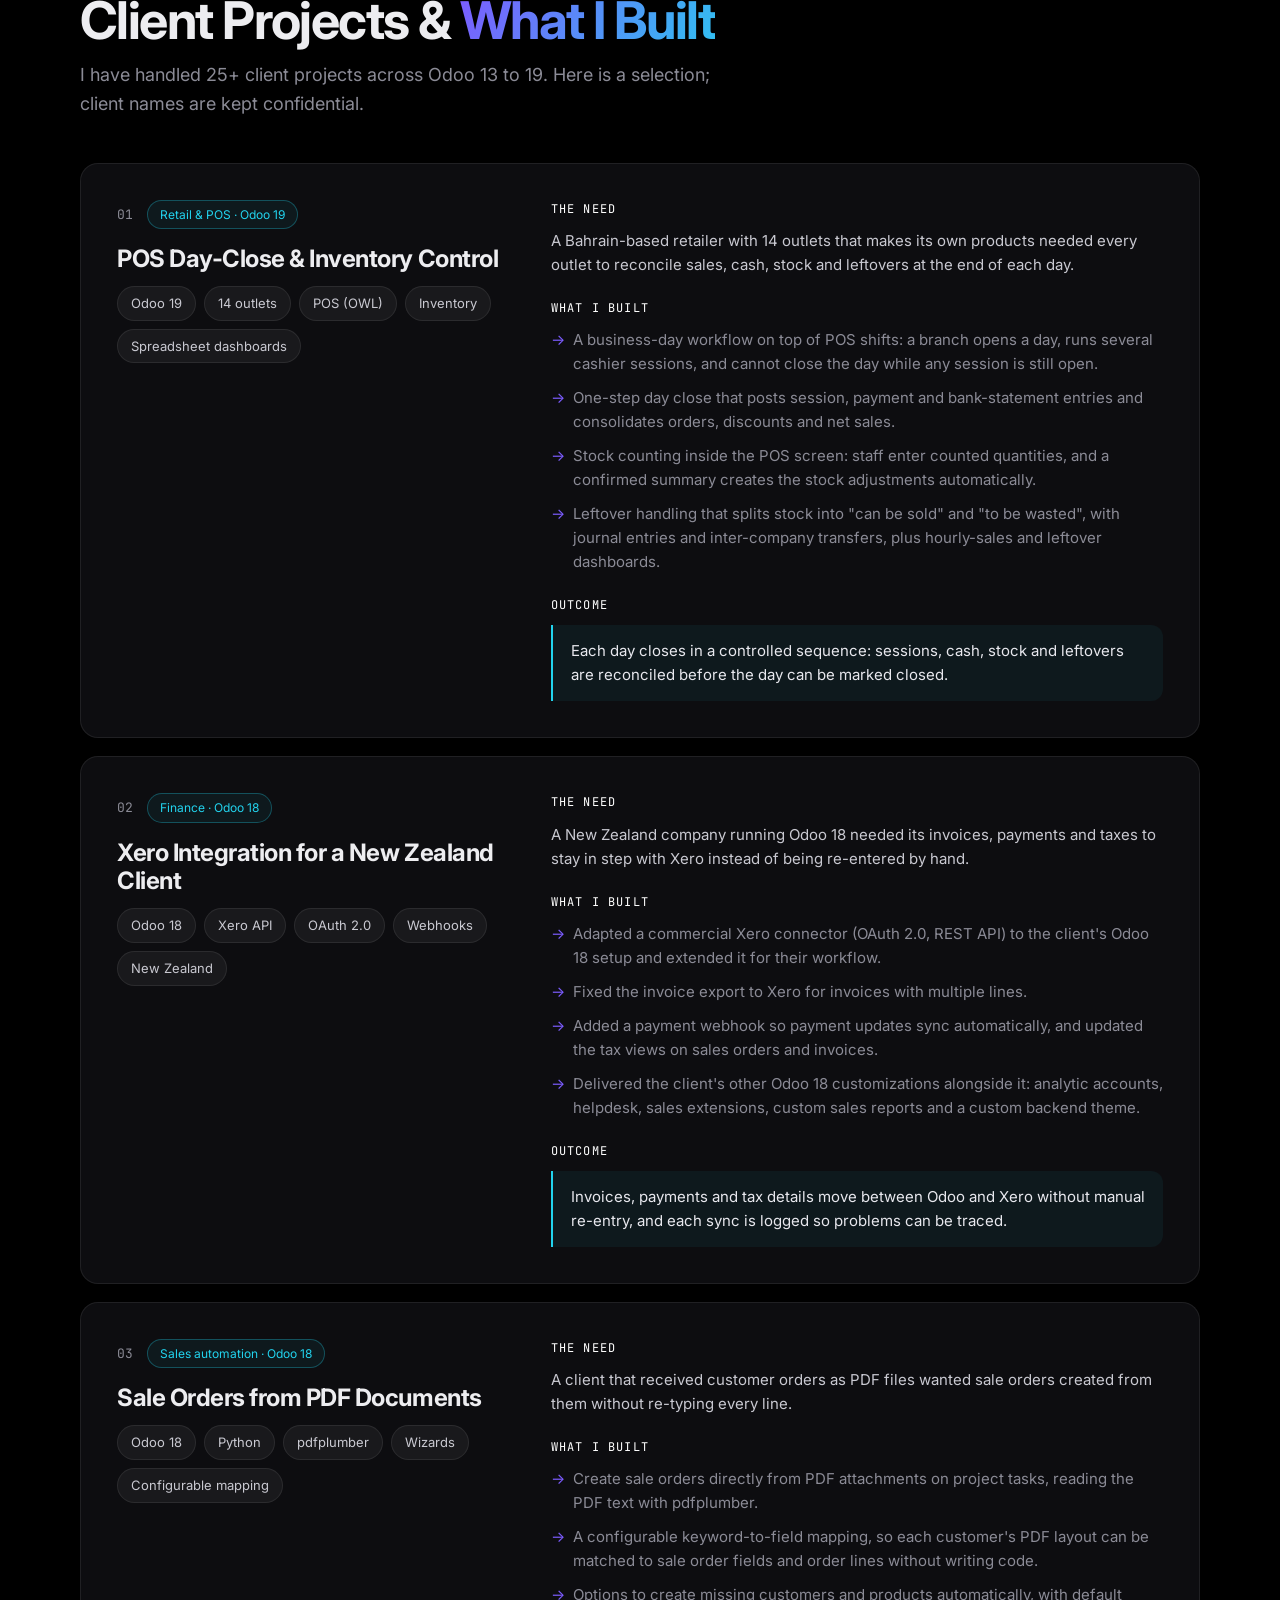
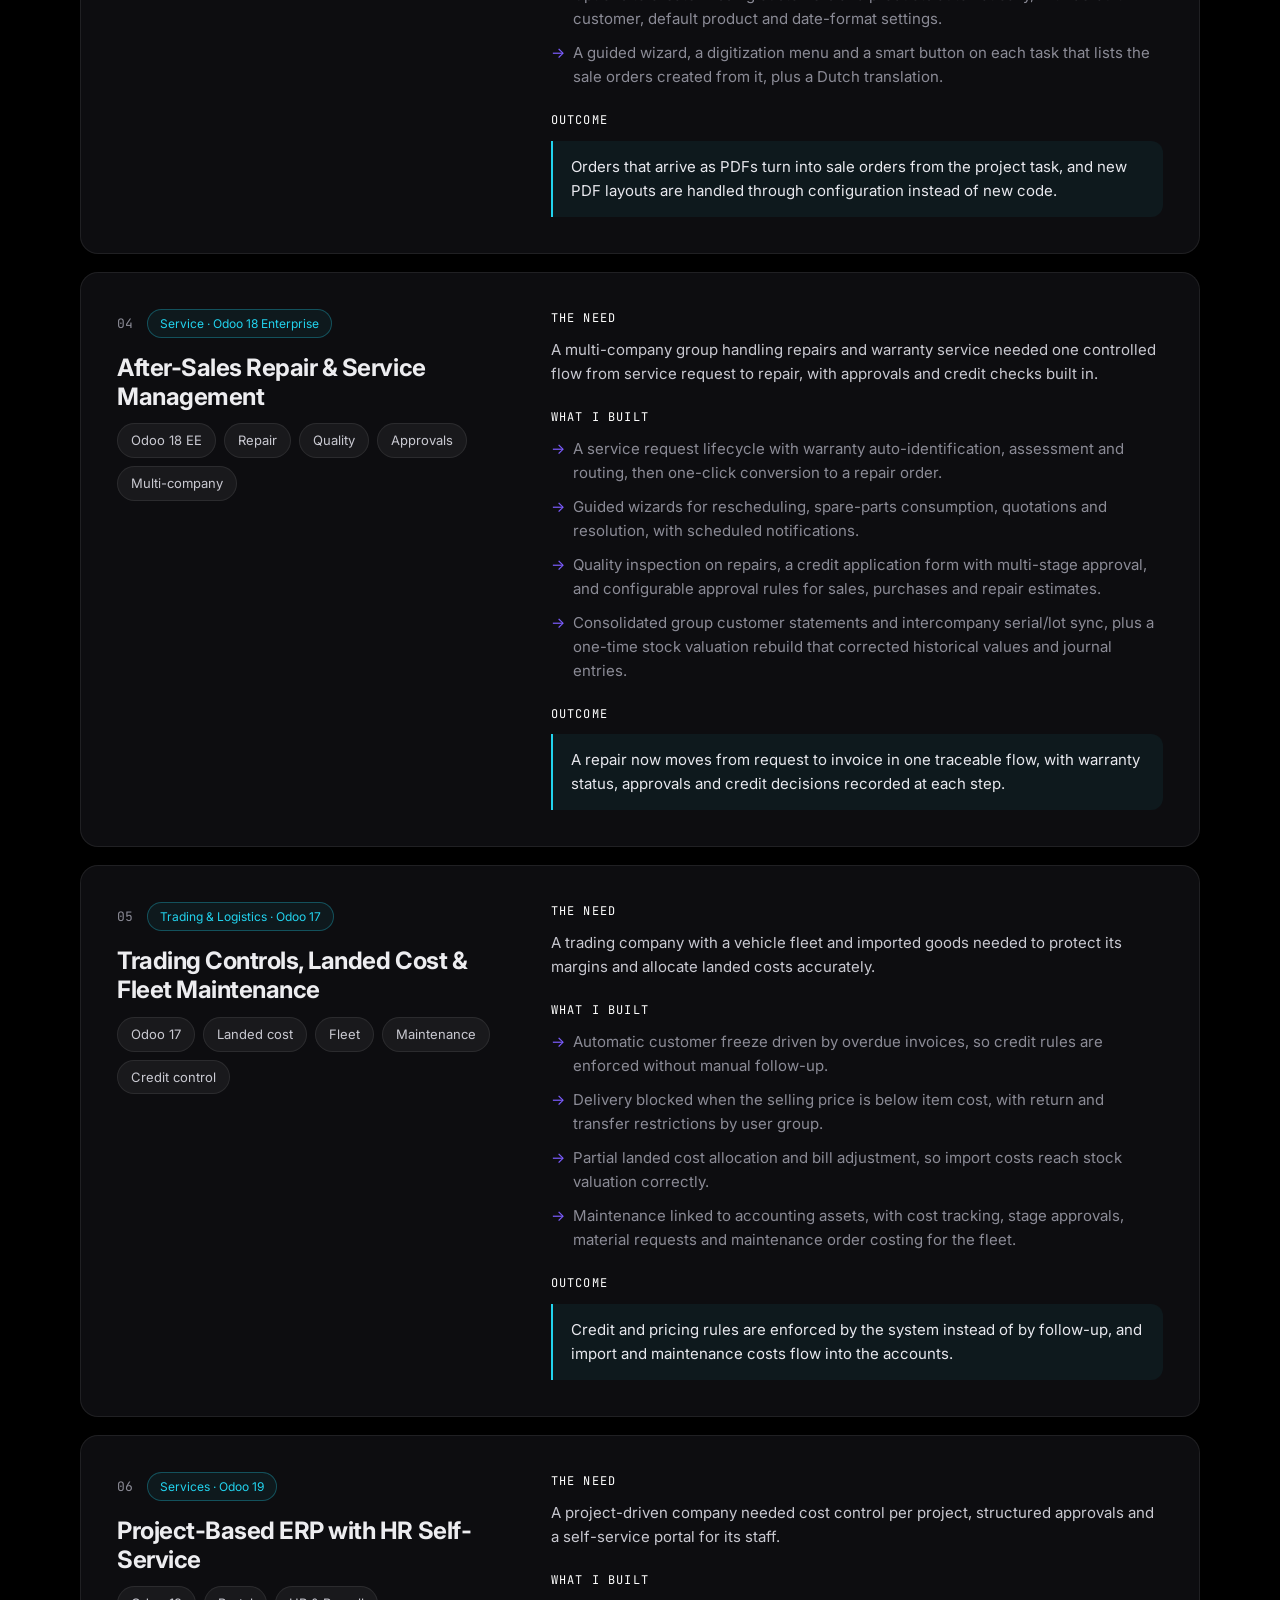
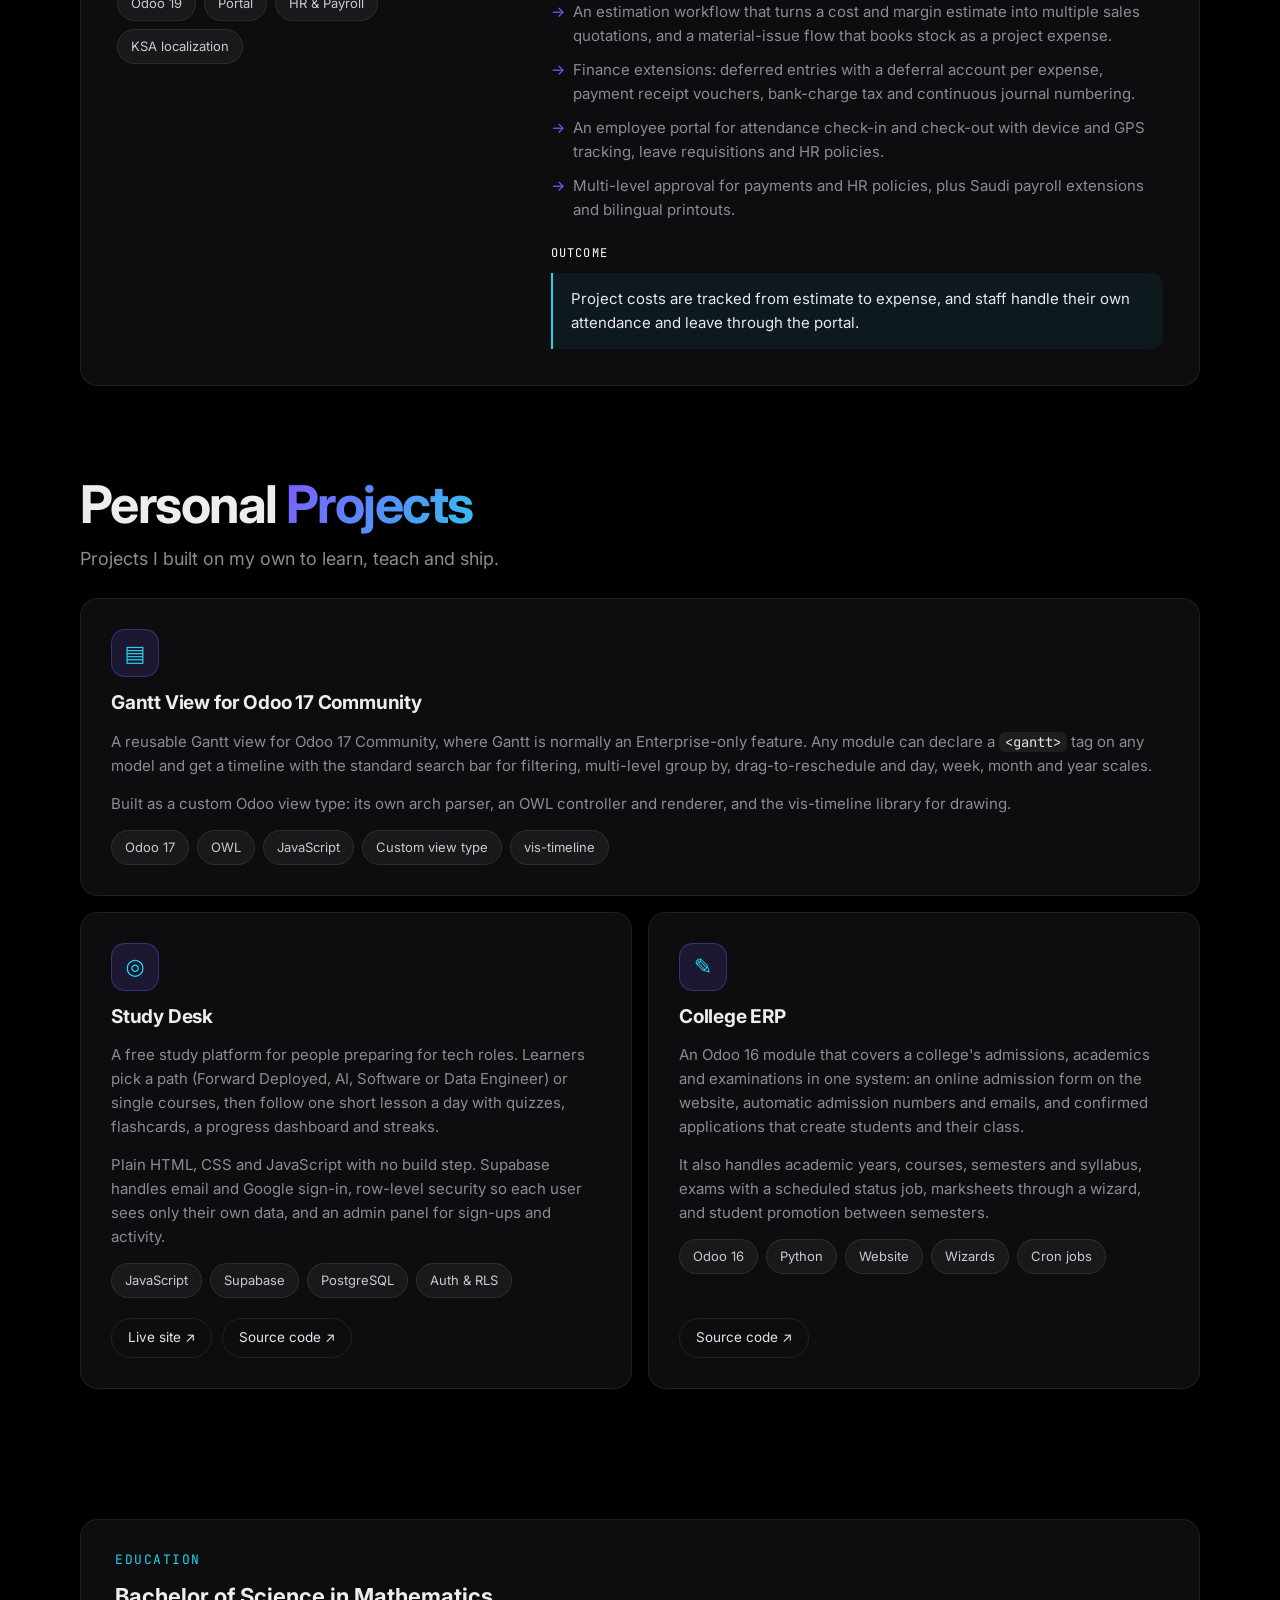
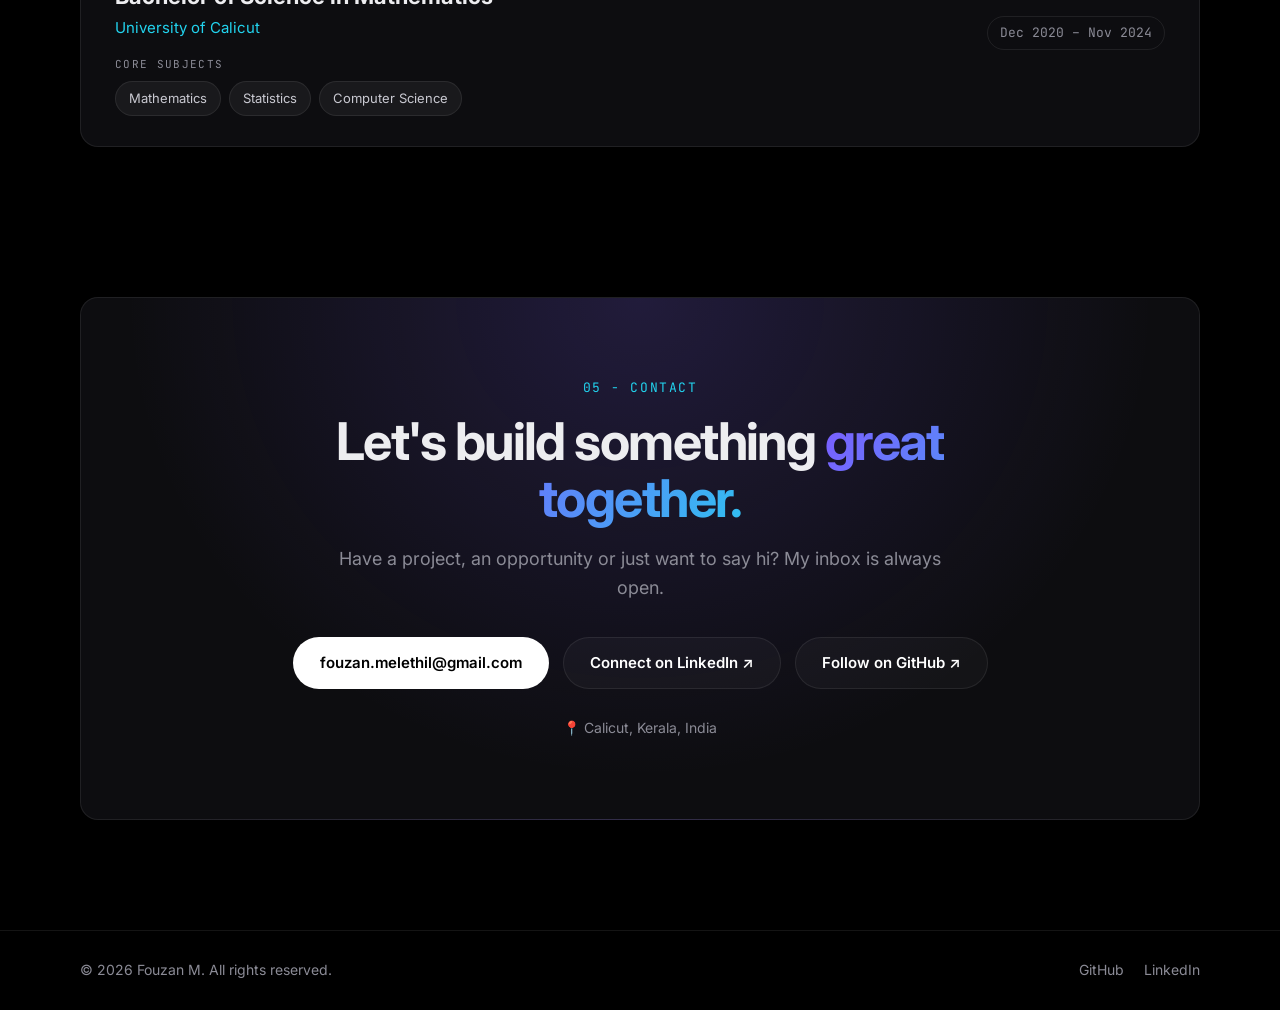
==== commit c0e80c18: "Remove source link from Gantt View card Co-Authored-By: Claude Sonnet 5.5 <noreply@anthropic.com>" ====
--- a/index.html
+++ b/index.html
@@ -396,7 +396,6 @@
         <p>A reusable Gantt view for Odoo 17 Community, where Gantt is normally an Enterprise-only feature. Any module can declare a <code>&lt;gantt&gt;</code> tag on any model and get a timeline with the standard search bar for filtering, multi-level group by, drag-to-reschedule and day, week, month and year scales.</p>
         <p>Built as a custom Odoo view type: its own arch parser, an OWL controller and renderer, and the vis-timeline library for drawing.</p>
         <div class="tags"><span>Odoo 17</span><span>OWL</span><span>JavaScript</span><span>Custom view type</span><span>vis-timeline</span></div>
-        <div class="proj-links"><a href="https://github.com/fouzanm/odoo-gantt-view" target="_blank" rel="noopener">Source code ↗</a></div>
       </article>
       <article class="project spot reveal">
         <div class="p-icon">◎</div>
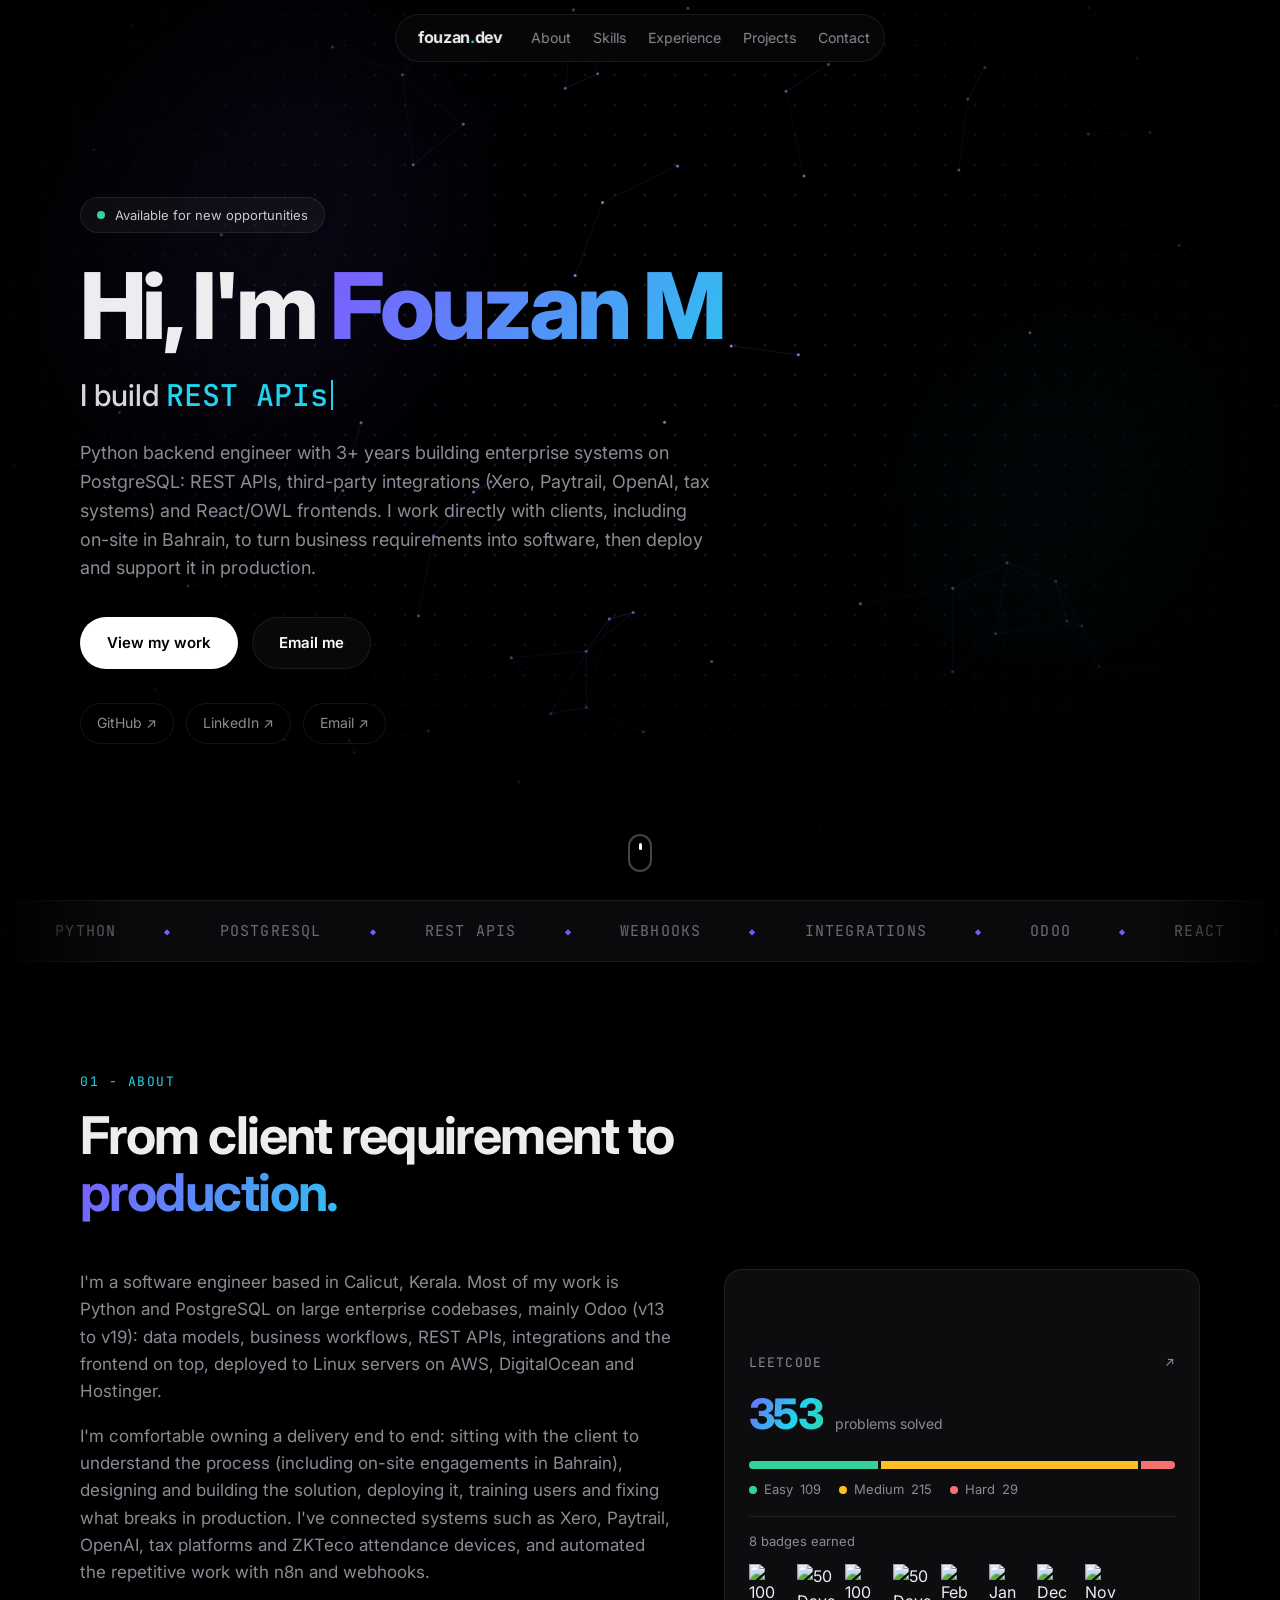
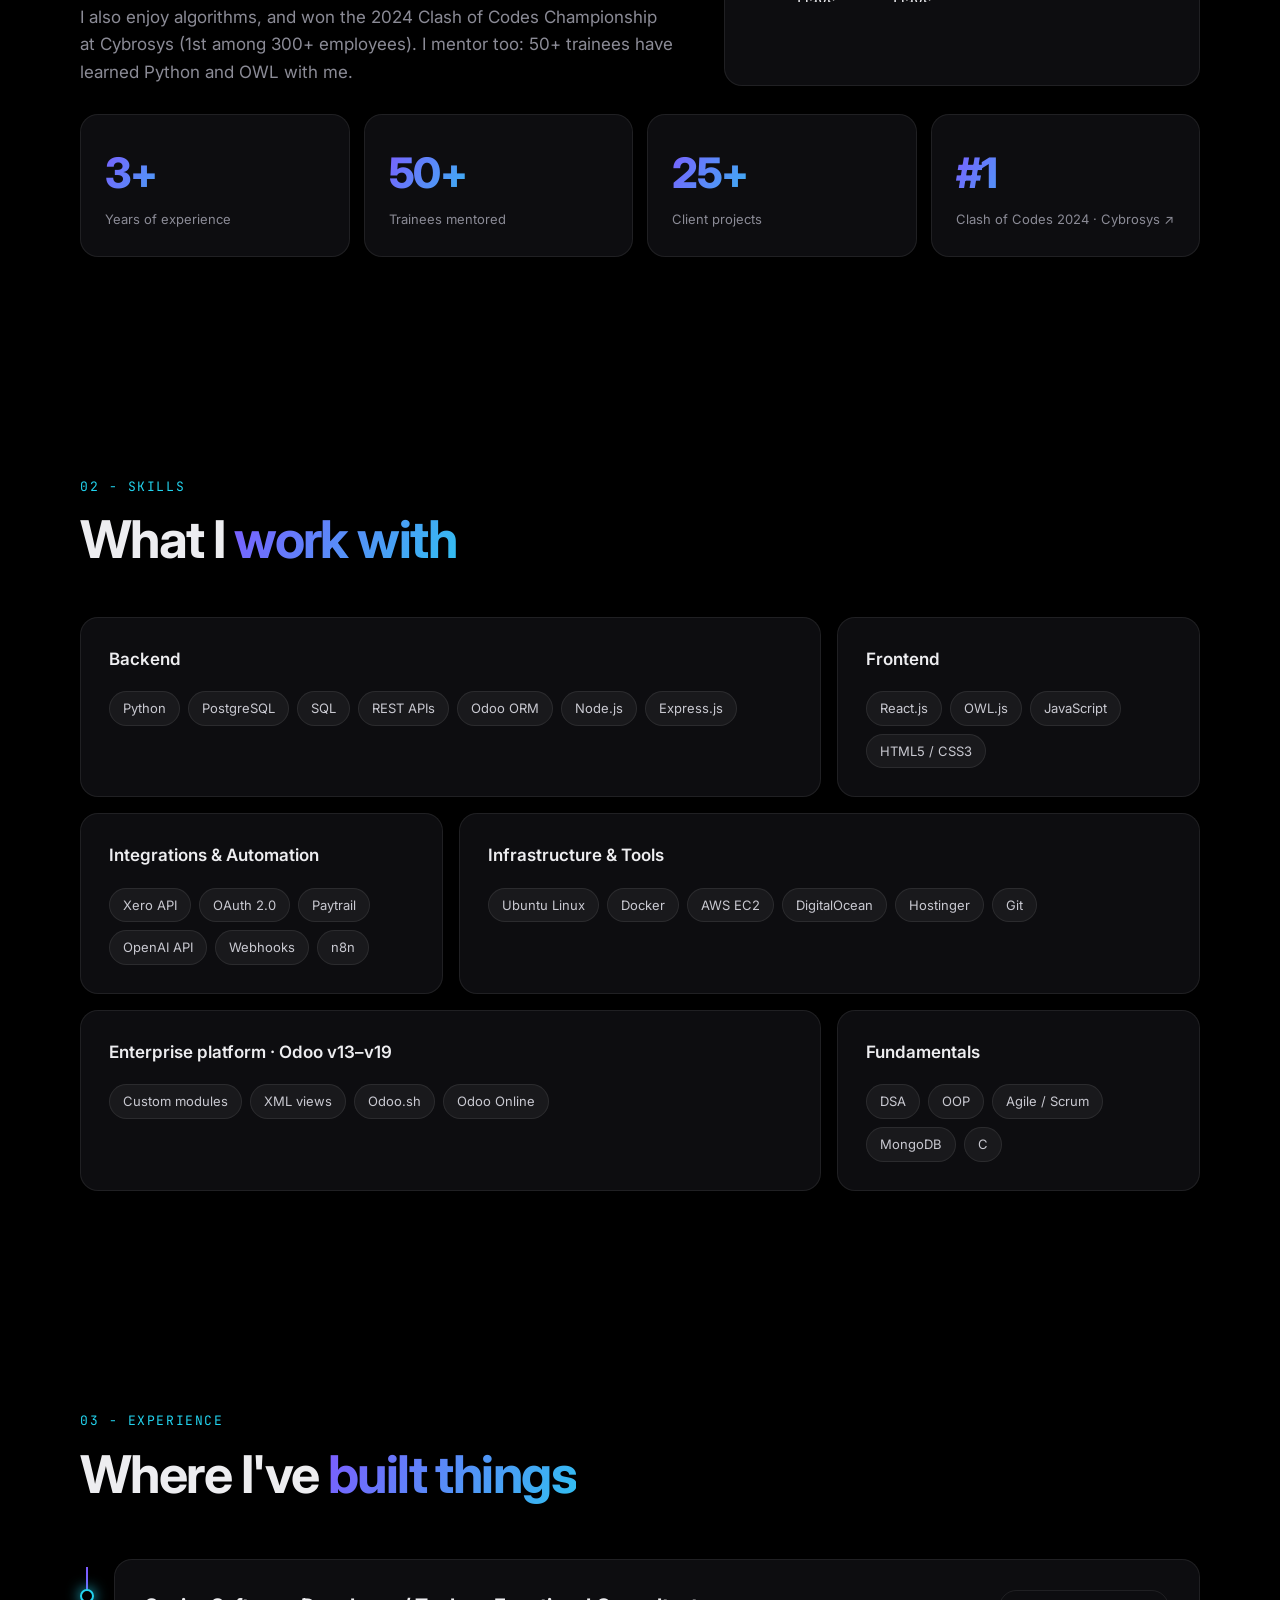
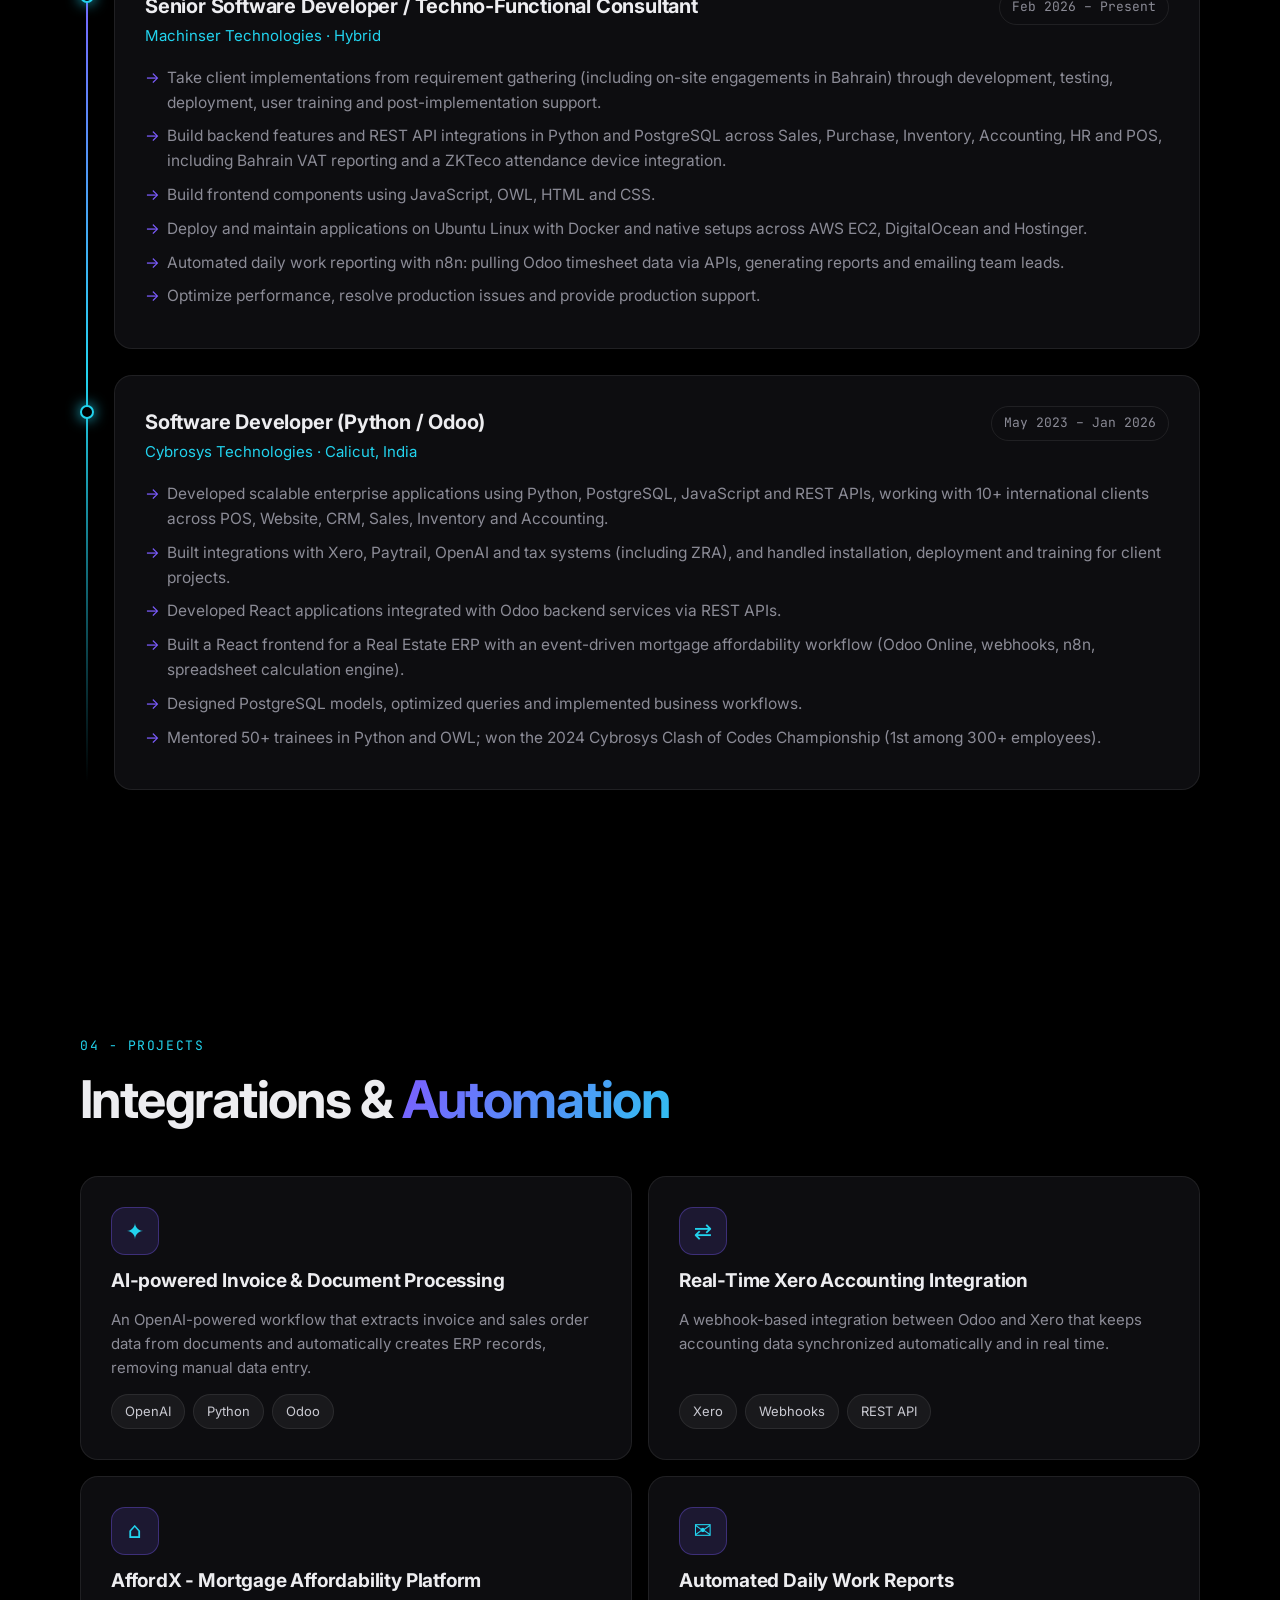
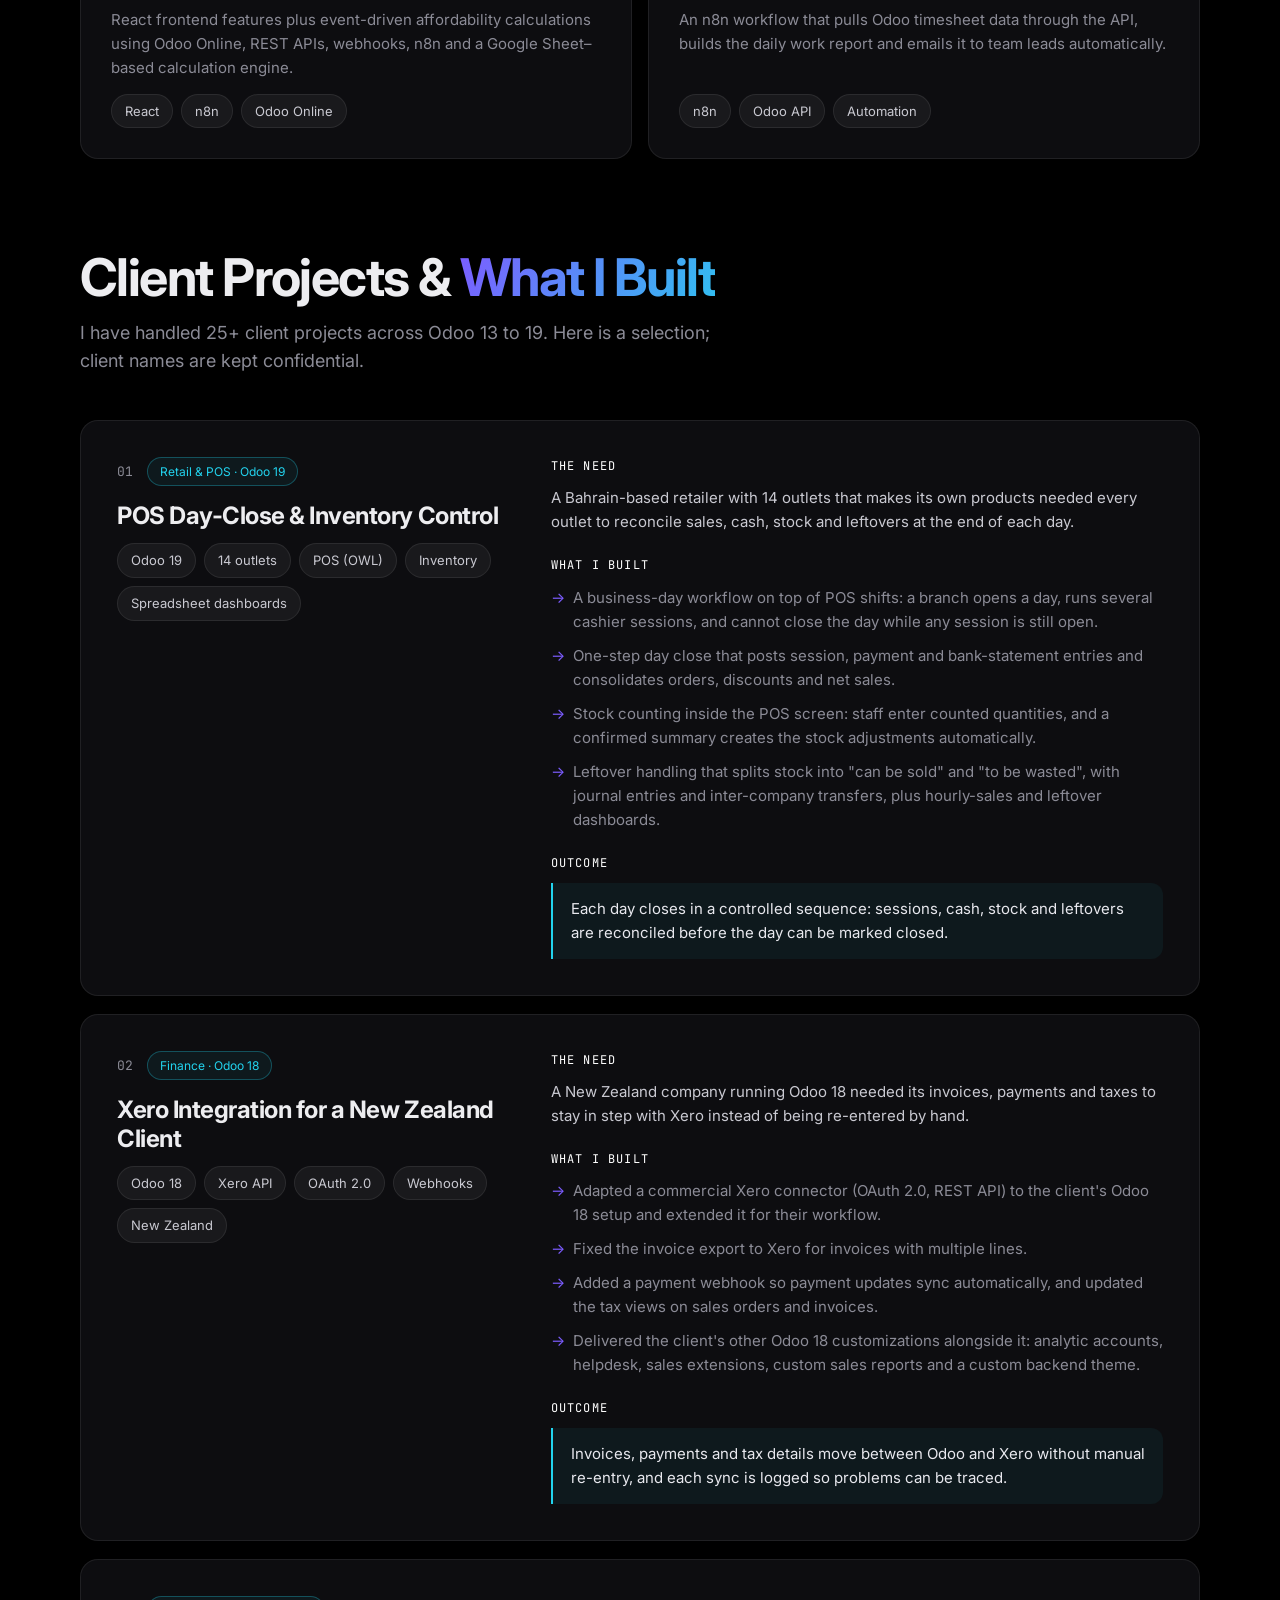
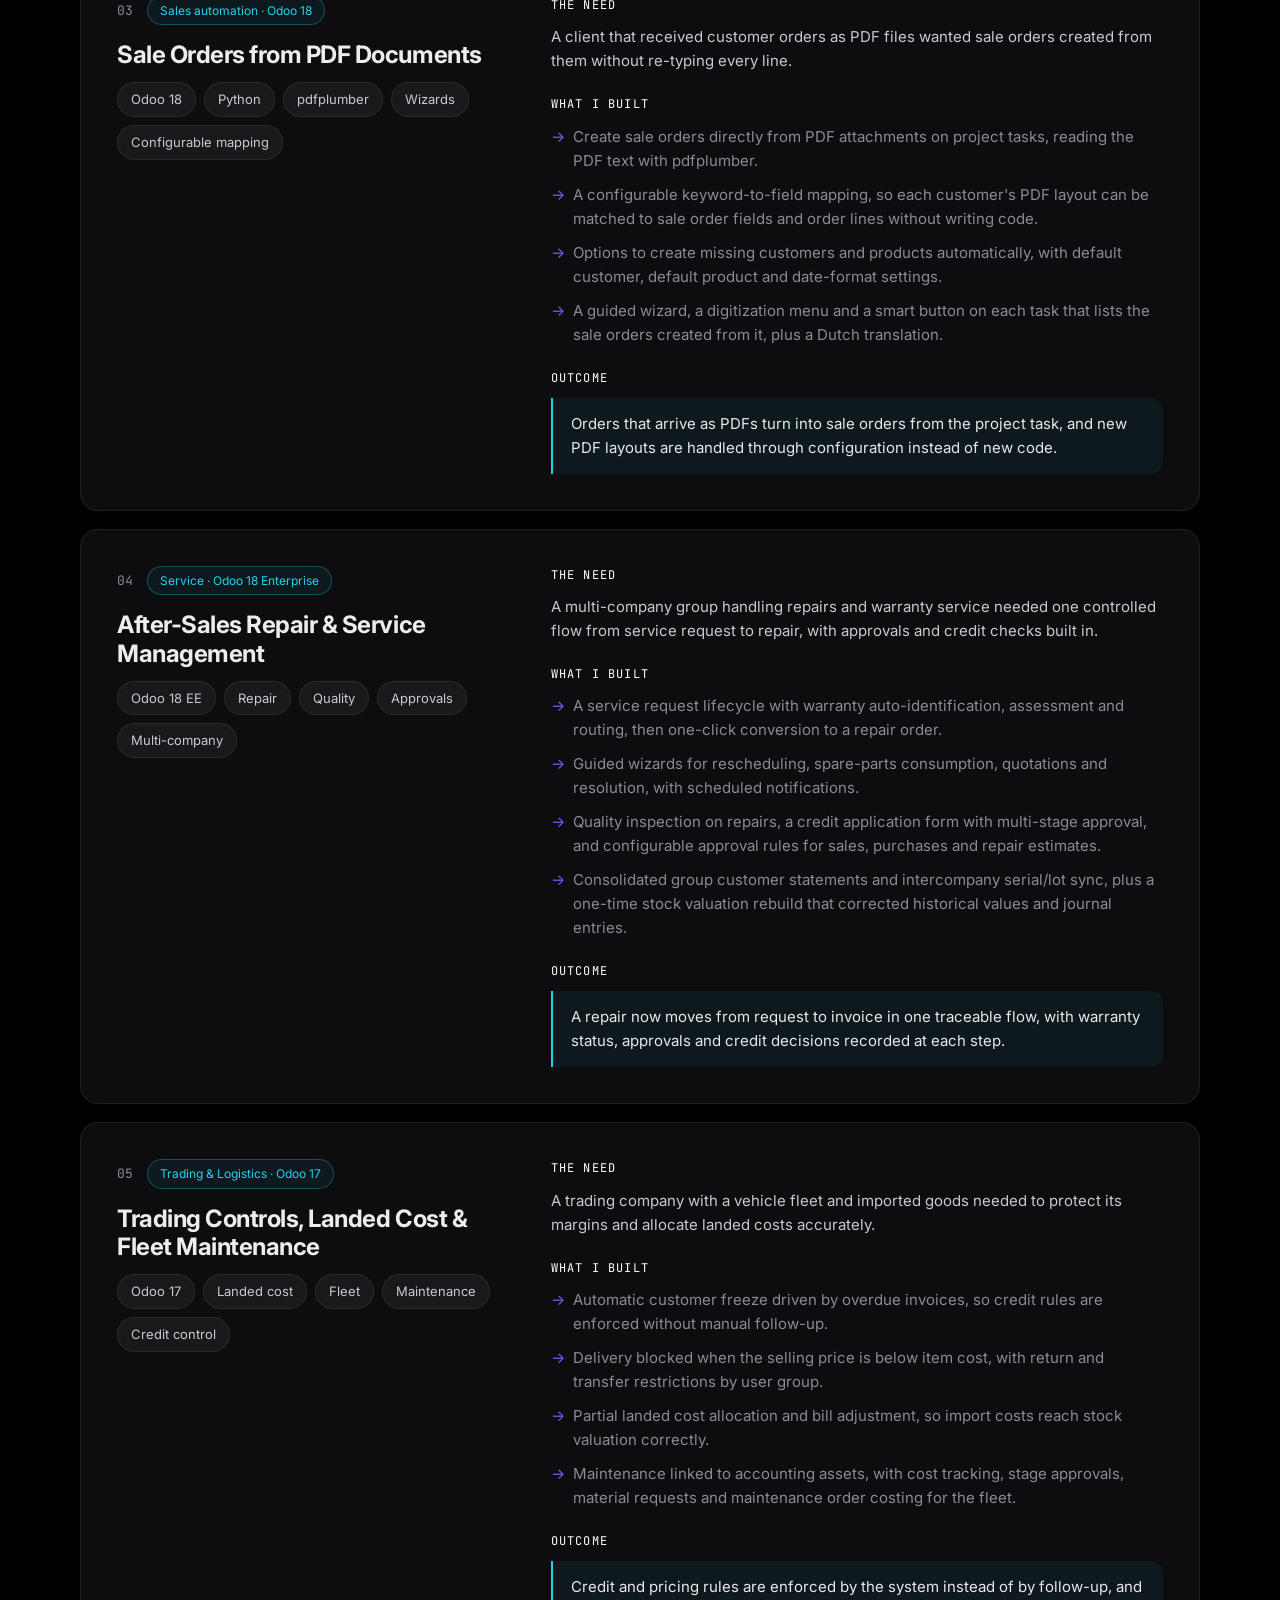
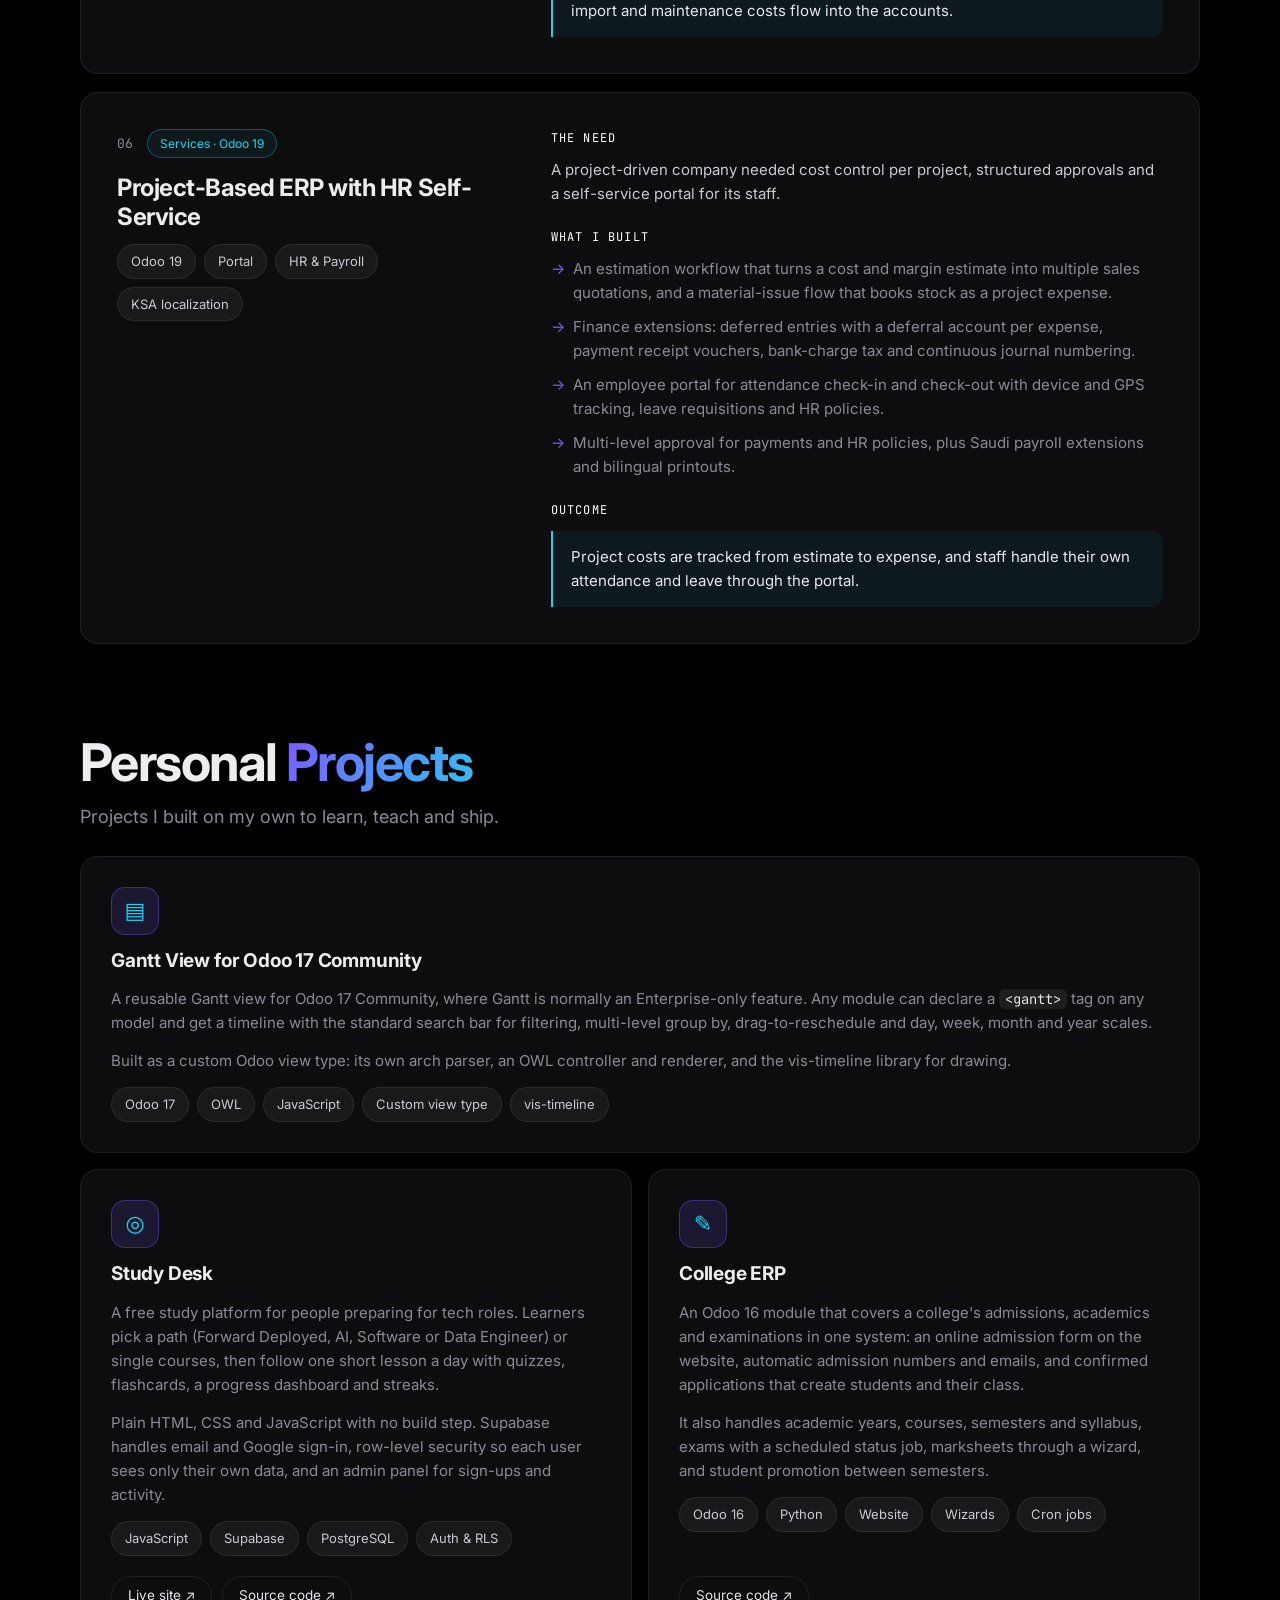
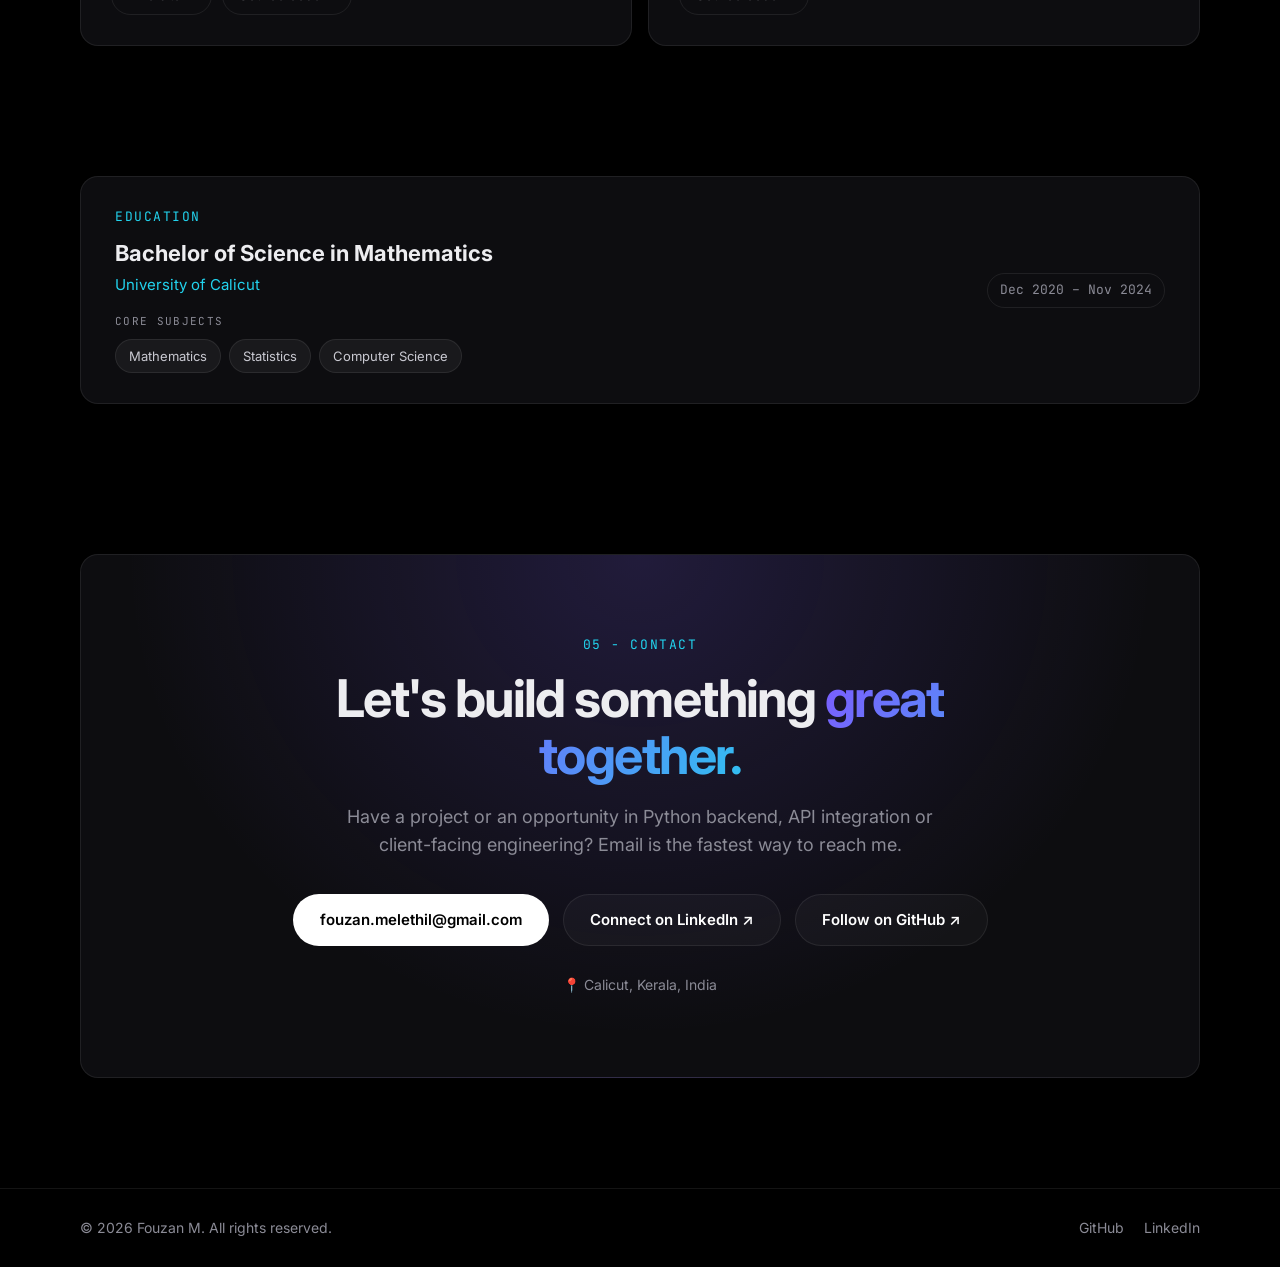
==== commit 249d840e: "Reposition portfolio toward Python backend and client-facing integration work" ====
--- a/index.html
+++ b/index.html
@@ -3,8 +3,8 @@
 <head>
 <meta charset="UTF-8" />
 <meta name="viewport" content="width=device-width, initial-scale=1" />
-<title>Fouzan M | Odoo Developer &amp; Python Engineer, Kerala, India</title>
-<meta name="description" content="Fouzan M is an Odoo developer and Python software engineer in Calicut, Kerala, India. 3+ years building Odoo v13-v19 modules, integrations and React apps." />
+<title>Fouzan M | Python Backend Engineer · API Integrations · Calicut, India</title>
+<meta name="description" content="Fouzan M is a Python backend engineer in Calicut, India. 3+ years building enterprise backends, REST API integrations (Xero, Paytrail, OpenAI) and React/OWL frontends, working directly with international clients." />
 <meta name="robots" content="index, follow, max-image-preview:large" />
 <meta name="author" content="Fouzan M" />
 <meta name="theme-color" content="#000000" />
@@ -19,17 +19,17 @@
 <!-- Social preview (LinkedIn Featured, WhatsApp, X, Slack...) -->
 <meta property="og:type" content="website" />
 <meta property="og:site_name" content="Fouzan M" />
-<meta property="og:title" content="Fouzan M - Software Engineer · Python · Odoo · React" />
-<meta property="og:description" content="Software Engineer with 3+ years of experience building enterprise applications with Python, JavaScript, React, PostgreSQL and REST APIs." />
+<meta property="og:title" content="Fouzan M - Python Backend Engineer · API Integrations" />
+<meta property="og:description" content="Python backend engineer with 3+ years building enterprise systems, REST API integrations and client-facing deliveries, from requirements to production." />
 <meta property="og:url" content="https://fouzanm.github.io/" />
 <meta property="og:image" content="https://fouzanm.github.io/og-image.png" />
 <meta property="og:image:type" content="image/png" />
 <meta property="og:image:width" content="1200" />
 <meta property="og:image:height" content="630" />
-<meta property="og:image:alt" content="Fouzan M - Software Engineer · Python · Odoo · React" />
+<meta property="og:image:alt" content="Fouzan M - Python Backend Engineer · API Integrations" />
 <meta name="twitter:card" content="summary_large_image" />
-<meta name="twitter:title" content="Fouzan M - Software Engineer · Python · Odoo · React" />
-<meta name="twitter:description" content="Software Engineer with 3+ years of experience building enterprise applications with Python, JavaScript, React, PostgreSQL and REST APIs." />
+<meta name="twitter:title" content="Fouzan M - Python Backend Engineer · API Integrations" />
+<meta name="twitter:description" content="Python backend engineer with 3+ years building enterprise systems, REST API integrations and client-facing deliveries, from requirements to production." />
 <meta name="twitter:image" content="https://fouzanm.github.io/og-image.png" />
 <link rel="preconnect" href="https://fonts.googleapis.com" />
 <link rel="preconnect" href="https://fonts.gstatic.com" crossorigin />
@@ -41,8 +41,8 @@
   "name": "Fouzan M",
   "url": "https://fouzanm.github.io/",
   "image": "https://fouzanm.github.io/og-image.png",
-  "jobTitle": "Odoo Developer and Software Engineer",
-  "description": "Odoo developer and Python software engineer with 3+ years of experience building enterprise applications, integrations and React frontends.",
+  "jobTitle": "Python Backend Engineer",
+  "description": "Python backend engineer with 3+ years of experience building enterprise applications, REST API integrations and React frontends for international clients.",
   "worksFor": {
     "@type": "Organization",
     "name": "Machinser Technologies"
@@ -58,10 +58,11 @@
     "addressCountry": "IN"
   },
   "knowsAbout": [
+    "Python",
+    "Backend development",
+    "API integration",
+    "PostgreSQL",
     "Odoo",
-    "Odoo development",
-    "Python",
-    "PostgreSQL",
     "React",
     "OWL.js",
     "REST APIs",
@@ -104,10 +105,10 @@
     <div class="badge reveal"><span class="pulse"></span> Available for new opportunities</div>
     <h1 class="reveal">Hi, I'm <span class="grad">Fouzan M</span></h1>
     <p class="role reveal">I build <span id="typed" class="typed"></span><span class="caret"></span></p>
-    <p class="lead reveal">Odoo developer and Software Engineer with 3+ years of experience crafting enterprise applications - from PostgreSQL data models and REST APIs to polished React &amp; OWL interfaces, shipped and supported in production.</p>
+    <p class="lead reveal">Python backend engineer with 3+ years building enterprise systems on PostgreSQL: REST APIs, third-party integrations (Xero, Paytrail, OpenAI, tax systems) and React/OWL frontends. I work directly with clients, including on-site in Bahrain, to turn business requirements into software, then deploy and support it in production.</p>
     <div class="cta reveal">
       <a href="#projects" class="btn btn-primary">View my work</a>
-      <a href="#contact" class="btn btn-ghost">Get in touch</a>
+      <a href="mailto:fouzan.melethil@gmail.com" class="btn btn-ghost">Email me</a>
     </div>
     <div class="socials reveal">
       <a href="https://github.com/fouzanm" target="_blank" rel="noopener">GitHub ↗</a>
@@ -121,8 +122,8 @@
 <!-- MARQUEE -->
 <div class="marquee" aria-hidden="true">
   <div class="track">
-    <span>Python</span><span>Odoo</span><span>React</span><span>PostgreSQL</span><span>REST APIs</span><span>JavaScript</span><span>OWL.js</span><span>Docker</span><span>n8n</span><span>AWS EC2</span><span>Node.js</span><span>Webhooks</span>
-    <span>Python</span><span>Odoo</span><span>React</span><span>PostgreSQL</span><span>REST APIs</span><span>JavaScript</span><span>OWL.js</span><span>Docker</span><span>n8n</span><span>AWS EC2</span><span>Node.js</span><span>Webhooks</span>
+    <span>Python</span><span>PostgreSQL</span><span>REST APIs</span><span>Webhooks</span><span>Integrations</span><span>Odoo</span><span>React</span><span>OWL.js</span><span>Docker</span><span>Linux</span><span>AWS EC2</span><span>n8n</span>
+    <span>Python</span><span>PostgreSQL</span><span>REST APIs</span><span>Webhooks</span><span>Integrations</span><span>Odoo</span><span>React</span><span>OWL.js</span><span>Docker</span><span>Linux</span><span>AWS EC2</span><span>n8n</span>
   </div>
 </div>
 
@@ -130,17 +131,17 @@
 <section class="section" id="about">
   <div class="container">
     <p class="eyebrow reveal">01 - About</p>
-    <h2 class="reveal">Engineering that ships, scales and <span class="grad">stays running.</span></h2>
+    <h2 class="reveal">From client requirement to <span class="grad">production.</span></h2>
     <div class="about-grid">
       <div class="about-left">
       <div class="about-text reveal">
-        <p>I'm a Senior Software Developer &amp; Techno-Functional Consultant based in Calicut, Kerala. I work across the full stack - designing database models, building backend features and integrations, creating frontend components, and deploying them to Linux servers on AWS, DigitalOcean and Hostinger.</p>
-        <p>My specialty is the Odoo ecosystem (v13 to v19), where I connect ERP workflows with external systems like Xero, Paytrail, OpenAI and tax platforms, and automate the busywork with n8n and webhooks.</p>
-        <p>I also love algorithms - I won the 2024 Clash of Codes Championship at Cybrosys, ranking 1st among 300+ employees - and I enjoy mentoring: 50+ trainees have learned Python and OWL with me.</p>
+        <p>I'm a software engineer based in Calicut, Kerala. Most of my work is Python and PostgreSQL on large enterprise codebases, mainly Odoo (v13 to v19): data models, business workflows, REST APIs, integrations and the frontend on top, deployed to Linux servers on AWS, DigitalOcean and Hostinger.</p>
+        <p>I'm comfortable owning a delivery end to end: sitting with the client to understand the process (including on-site engagements in Bahrain), designing and building the solution, deploying it, training users and fixing what breaks in production. I've connected systems such as Xero, Paytrail, OpenAI, tax platforms and ZKTeco attendance devices, and automated the repetitive work with n8n and webhooks.</p>
+        <p>I also enjoy algorithms, and won the 2024 Clash of Codes Championship at Cybrosys (1st among 300+ employees). I mentor too: 50+ trainees have learned Python and OWL with me.</p>
       </div>
         <a class="stat lc spot reveal" href="https://leetcode.com/u/fouzanm/" target="_blank" rel="noopener">
           <div class="lc-top"><span class="lc-name">LeetCode</span><span class="lc-ext">↗</span></div>
-          <div class="lc-main"><b data-count="353" data-lc="total">0</b><span>problems solved</span></div>
+          <div class="lc-main"><b data-count="353" data-lc="total">353</b><span>problems solved</span></div>
           <div class="lc-bar"><i class="e" data-lc-bar="easy" style="width:30.9%"></i><i class="m" data-lc-bar="medium" style="width:60.9%"></i><i class="h" data-lc-bar="hard" style="width:8.2%"></i></div>
           <div class="lc-legend"><span><i class="e"></i>Easy <em data-lc="easy">109</em></span><span><i class="m"></i>Medium <em data-lc="medium">215</em></span><span><i class="h"></i>Hard <em data-lc="hard">29</em></span></div>
           <div class="lc-badges-wrap">
@@ -150,9 +151,9 @@
         </a>
       </div>
       <div class="stats">
-        <div class="stat spot reveal"><b data-count="3" data-suffix="+">0</b><span>Years of experience</span></div>
-        <div class="stat spot reveal"><b data-count="50" data-suffix="+">0</b><span>Trainees mentored</span></div>
-        <div class="stat spot reveal"><b data-count="25" data-suffix="+">0</b><span>Projects delivered</span></div>
+        <div class="stat spot reveal"><b data-count="3" data-suffix="+">3+</b><span>Years of experience</span></div>
+        <div class="stat spot reveal"><b data-count="50" data-suffix="+">50+</b><span>Trainees mentored</span></div>
+        <div class="stat spot reveal"><b data-count="25" data-suffix="+">25+</b><span>Client projects</span></div>
         <a class="stat spot reveal" href="https://lnkd.in/p/gs6kkQ2R" target="_blank" rel="noopener" title="See the LinkedIn post"><b>#1</b><span>Clash of Codes 2024 · Cybrosys ↗</span></a>
       </div>
     </div>
@@ -163,31 +164,31 @@
 <section class="section" id="skills">
   <div class="container">
     <p class="eyebrow reveal">02 - Skills</p>
-    <h2 class="reveal">The toolkit I <span class="grad">work with</span></h2>
+    <h2 class="reveal">What I <span class="grad">work with</span></h2>
     <div class="bento">
       <article class="card spot reveal wide">
-        <h3>Languages &amp; Backend</h3>
-        <div class="tags"><span>Python</span><span>JavaScript</span><span>C</span><span>Node.js</span><span>Express.js</span><span>REST APIs</span></div>
+        <h3>Backend</h3>
+        <div class="tags"><span>Python</span><span>PostgreSQL</span><span>SQL</span><span>REST APIs</span><span>Odoo ORM</span><span>Node.js</span><span>Express.js</span></div>
       </article>
       <article class="card spot reveal">
         <h3>Frontend</h3>
-        <div class="tags"><span>React.js</span><span>OWL.js</span><span>HTML5</span><span>CSS3</span></div>
+        <div class="tags"><span>React.js</span><span>OWL.js</span><span>JavaScript</span><span>HTML5 / CSS3</span></div>
       </article>
       <article class="card spot reveal">
-        <h3>Database</h3>
-        <div class="tags"><span>PostgreSQL</span><span>SQL</span><span>MongoDB</span></div>
+        <h3>Integrations &amp; Automation</h3>
+        <div class="tags"><span>Xero API</span><span>OAuth 2.0</span><span>Paytrail</span><span>OpenAI API</span><span>Webhooks</span><span>n8n</span></div>
       </article>
       <article class="card spot reveal wide">
-        <h3>ERP · Odoo v13–v19</h3>
-        <div class="tags"><span>Odoo.sh</span><span>ORM</span><span>XML</span><span>Odoo Online</span></div>
+        <h3>Infrastructure &amp; Tools</h3>
+        <div class="tags"><span>Ubuntu Linux</span><span>Docker</span><span>AWS EC2</span><span>DigitalOcean</span><span>Hostinger</span><span>Git</span></div>
       </article>
       <article class="card spot reveal wide">
-        <h3>Cloud, DevOps &amp; Automation</h3>
-        <div class="tags"><span>Docker</span><span>Git</span><span>Ubuntu Linux</span><span>AWS EC2</span><span>DigitalOcean</span><span>Hostinger</span><span>n8n</span><span>Webhooks</span></div>
+        <h3>Enterprise platform · Odoo v13–v19</h3>
+        <div class="tags"><span>Custom modules</span><span>XML views</span><span>Odoo.sh</span><span>Odoo Online</span></div>
       </article>
       <article class="card spot reveal">
-        <h3>Concepts</h3>
-        <div class="tags"><span>OOP</span><span>DSA</span><span>Agile</span><span>Scrum</span></div>
+        <h3>Fundamentals</h3>
+        <div class="tags"><span>DSA</span><span>OOP</span><span>Agile / Scrum</span><span>MongoDB</span><span>C</span></div>
       </article>
     </div>
   </div>
@@ -207,11 +208,12 @@
             <span class="date">Feb 2026 – Present</span>
           </div>
           <ul>
-            <li>Developed backend features and REST API integrations using Python and PostgreSQL for enterprise applications.</li>
-            <li>Built frontend components using JavaScript, OWL, HTML and CSS.</li>
-            <li>Deployed and maintained applications on Ubuntu Linux with Docker and native setups across AWS EC2, DigitalOcean and Hostinger.</li>
-            <li>Automated daily work reporting with n8n - pulling Odoo timesheet data via APIs, generating reports and emailing team leads.</li>
-            <li>Optimized performance, resolved production issues and provided production support.</li>
+            <li>Take client implementations from requirement gathering (including on-site engagements in Bahrain) through development, testing, deployment, user training and post-implementation support.</li>
+            <li>Build backend features and REST API integrations in Python and PostgreSQL across Sales, Purchase, Inventory, Accounting, HR and POS, including Bahrain VAT reporting and a ZKTeco attendance device integration.</li>
+            <li>Build frontend components using JavaScript, OWL, HTML and CSS.</li>
+            <li>Deploy and maintain applications on Ubuntu Linux with Docker and native setups across AWS EC2, DigitalOcean and Hostinger.</li>
+            <li>Automated daily work reporting with n8n: pulling Odoo timesheet data via APIs, generating reports and emailing team leads.</li>
+            <li>Optimize performance, resolve production issues and provide production support.</li>
           </ul>
         </div>
       </div>
@@ -223,8 +225,8 @@
             <span class="date">May 2023 – Jan 2026</span>
           </div>
           <ul>
-            <li>Developed scalable enterprise applications using Python, PostgreSQL, JavaScript and REST APIs.</li>
-            <li>Built integrations with Xero, Paytrail, OpenAI and tax systems.</li>
+            <li>Developed scalable enterprise applications using Python, PostgreSQL, JavaScript and REST APIs, working with 10+ international clients across POS, Website, CRM, Sales, Inventory and Accounting.</li>
+            <li>Built integrations with Xero, Paytrail, OpenAI and tax systems (including ZRA), and handled installation, deployment and training for client projects.</li>
             <li>Developed React applications integrated with Odoo backend services via REST APIs.</li>
             <li>Built a React frontend for a Real Estate ERP with an event-driven mortgage affordability workflow (Odoo Online, webhooks, n8n, spreadsheet calculation engine).</li>
             <li>Designed PostgreSQL models, optimized queries and implemented business workflows.</li>
@@ -439,7 +441,7 @@
     <div class="contact spot reveal">
       <p class="eyebrow">05 - Contact</p>
       <h2>Let's build something <span class="grad">great together.</span></h2>
-      <p class="lead">Have a project, an opportunity or just want to say hi? My inbox is always open.</p>
+      <p class="lead">Have a project or an opportunity in Python backend, API integration or client-facing engineering? Email is the fastest way to reach me.</p>
       <div class="cta center">
         <a href="mailto:fouzan.melethil@gmail.com" class="btn btn-primary">fouzan.melethil@gmail.com</a>
         <a href="https://linkedin.com/in/fouzanm" target="_blank" rel="noopener" class="btn btn-ghost">Connect on LinkedIn ↗</a>
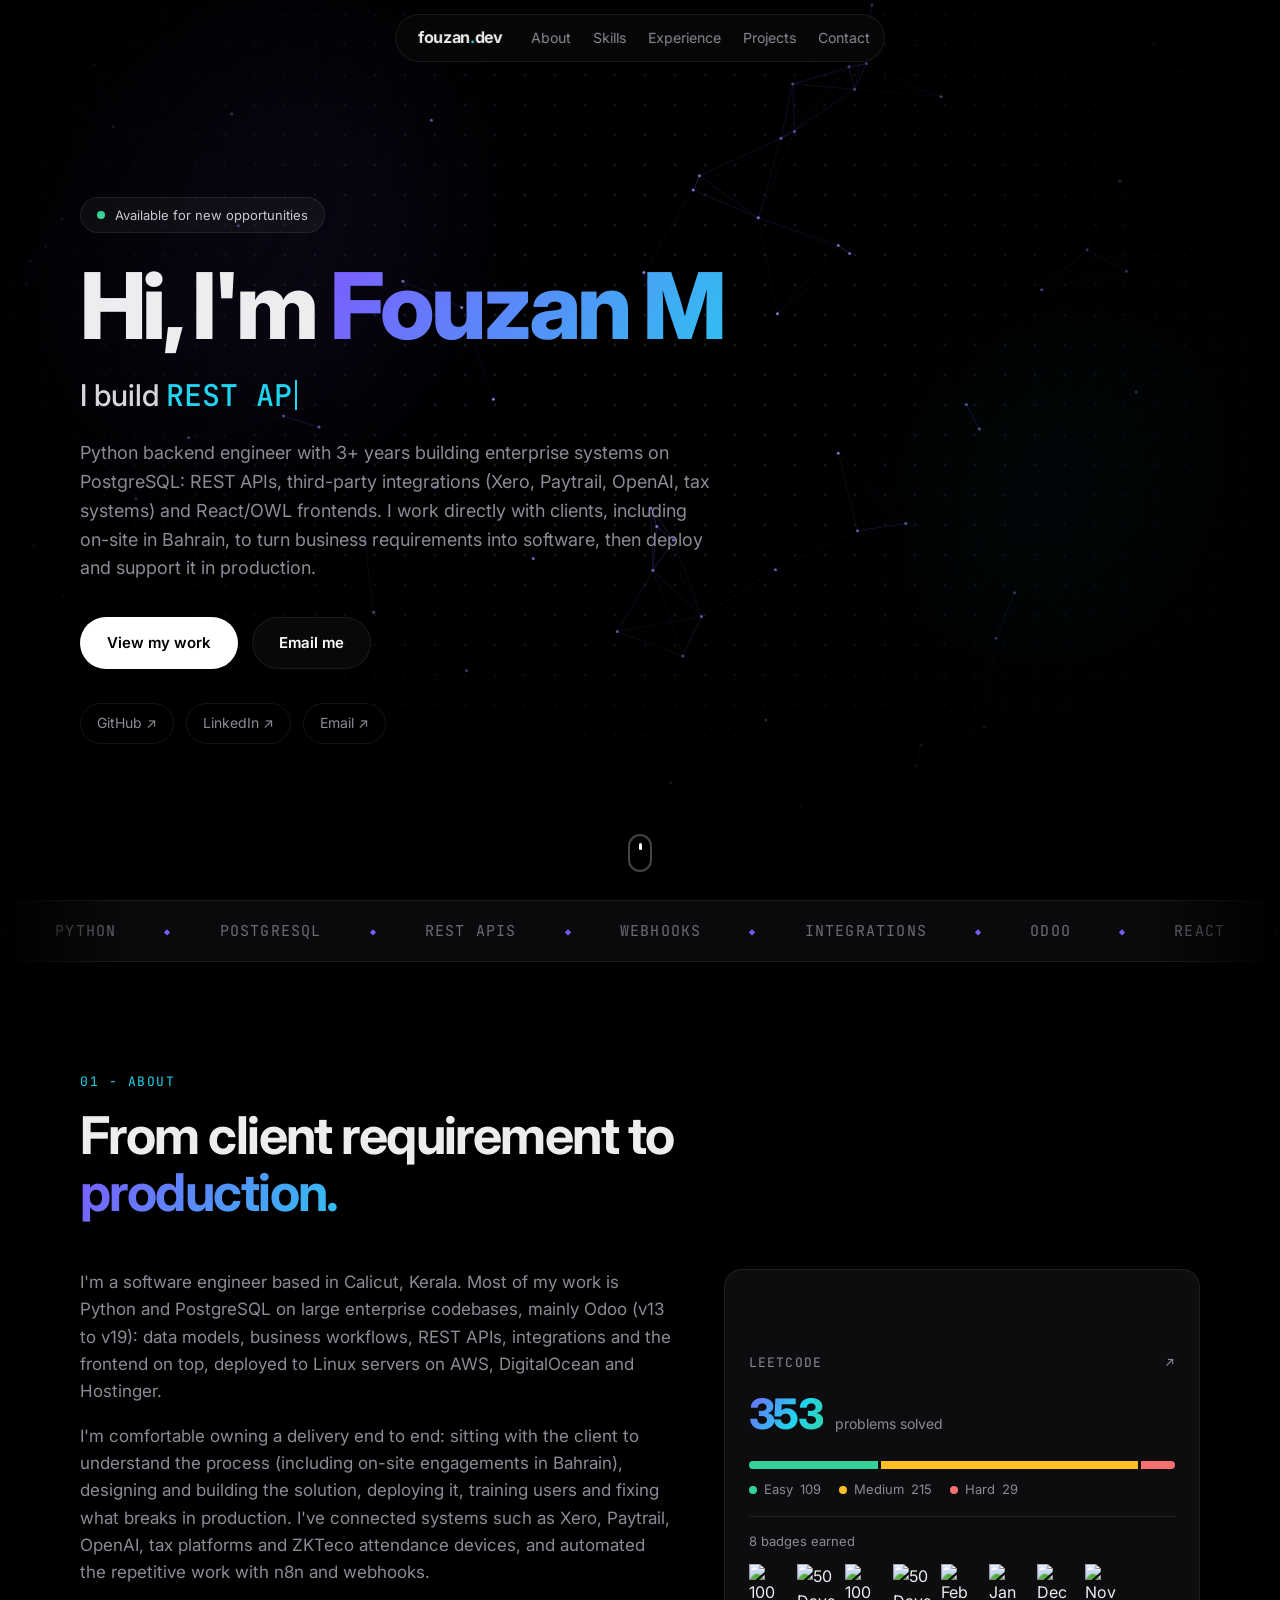
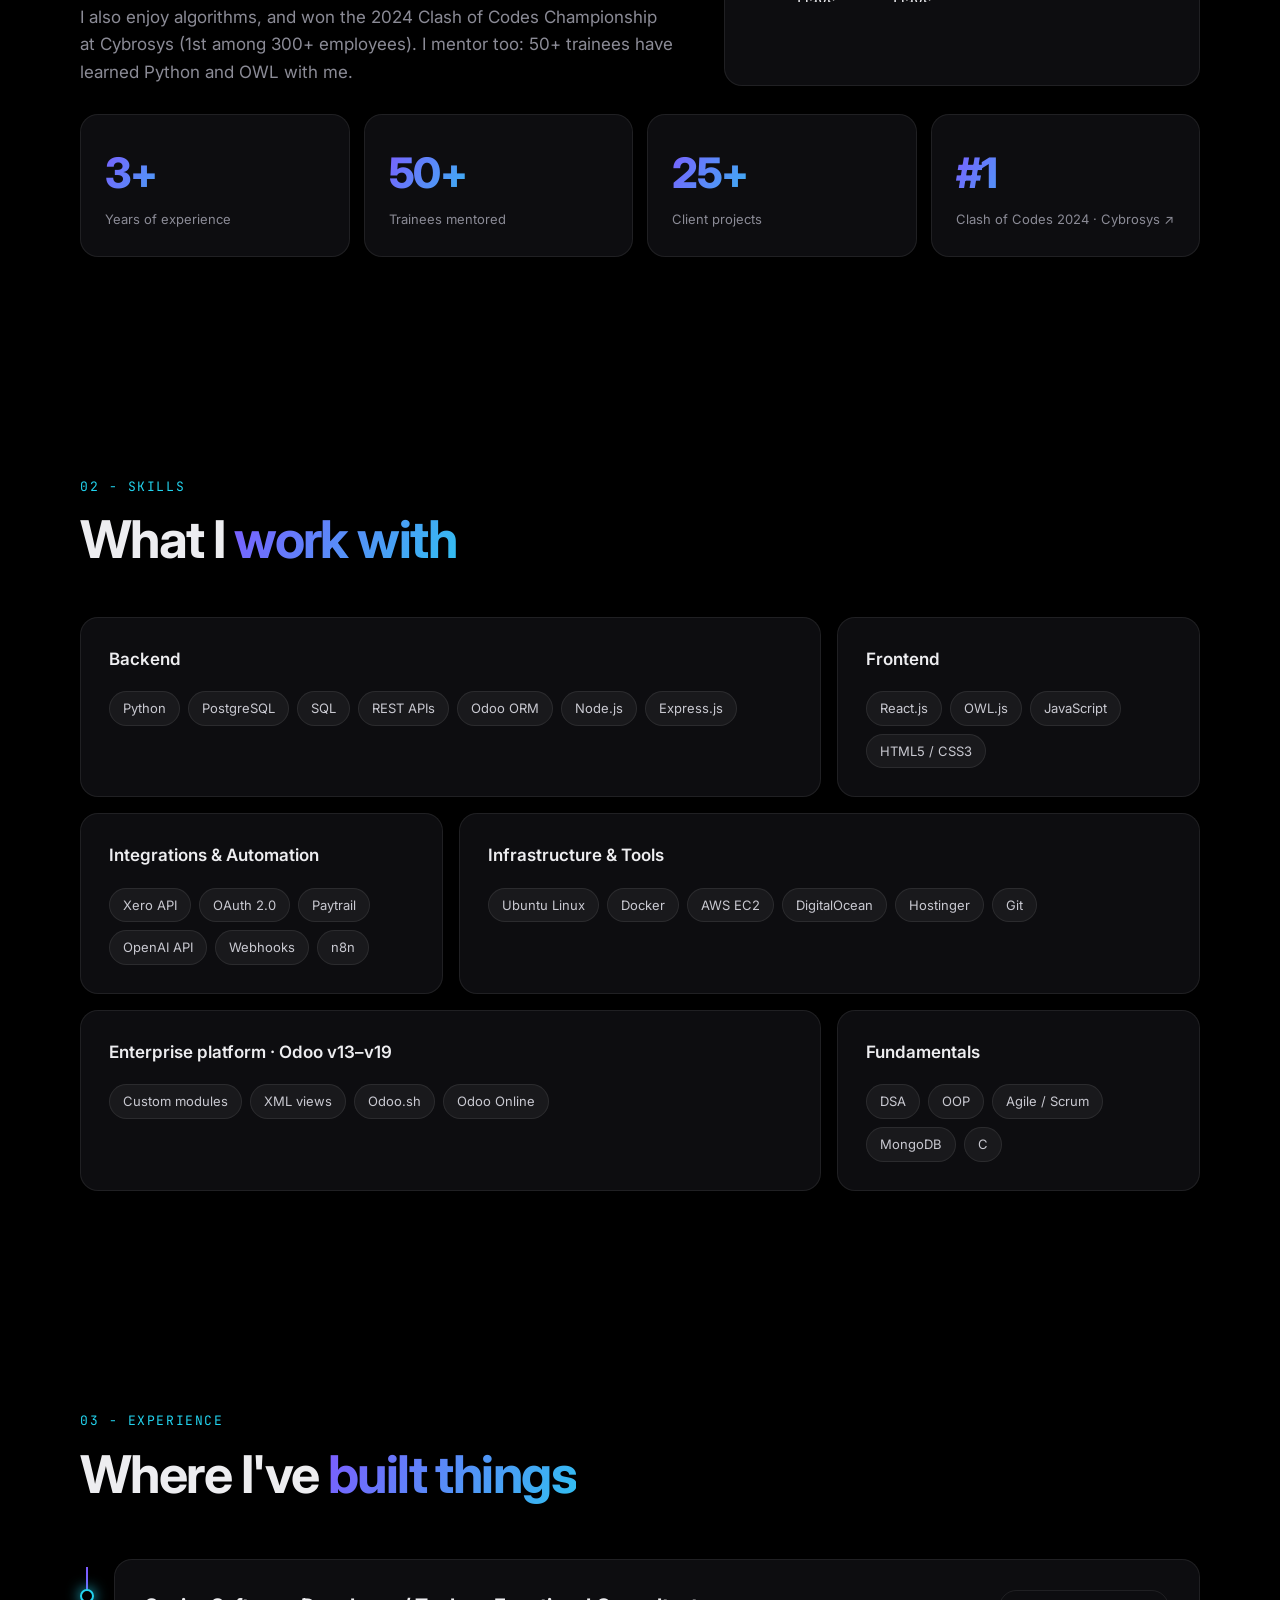
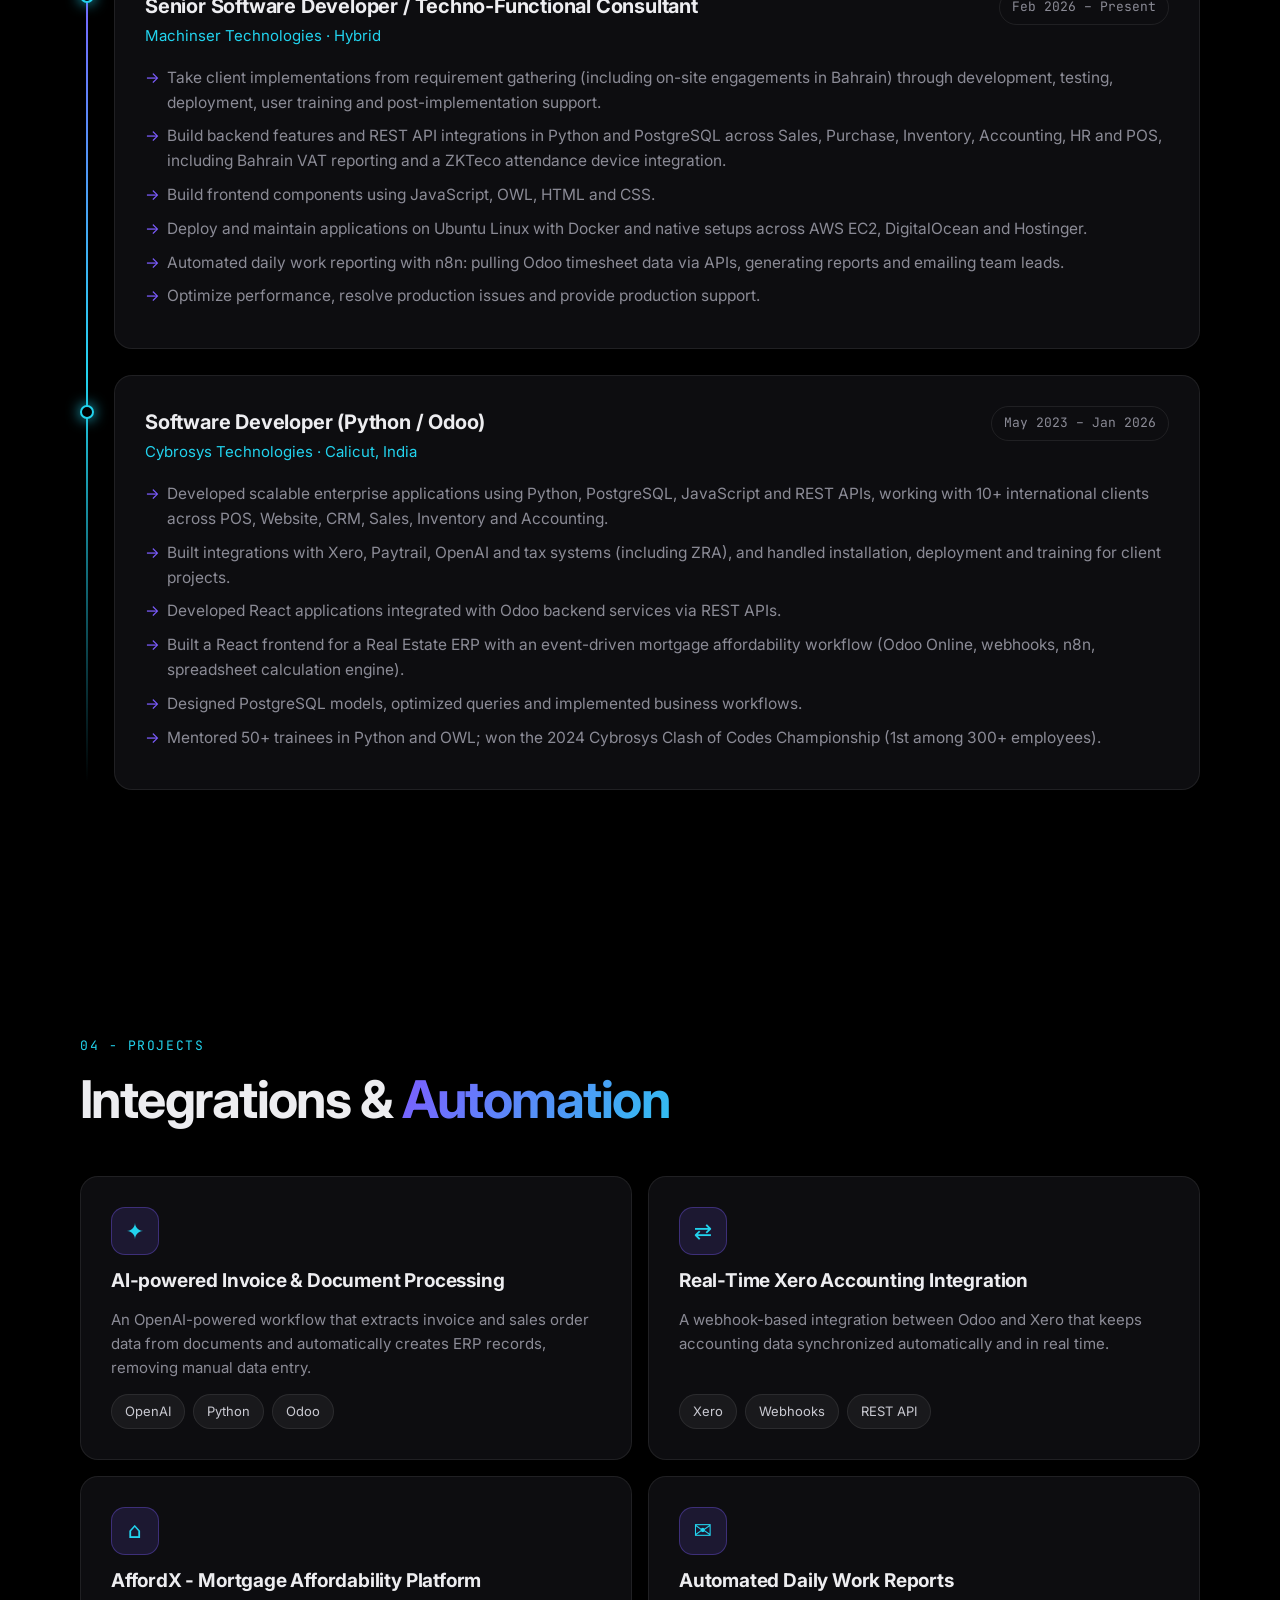
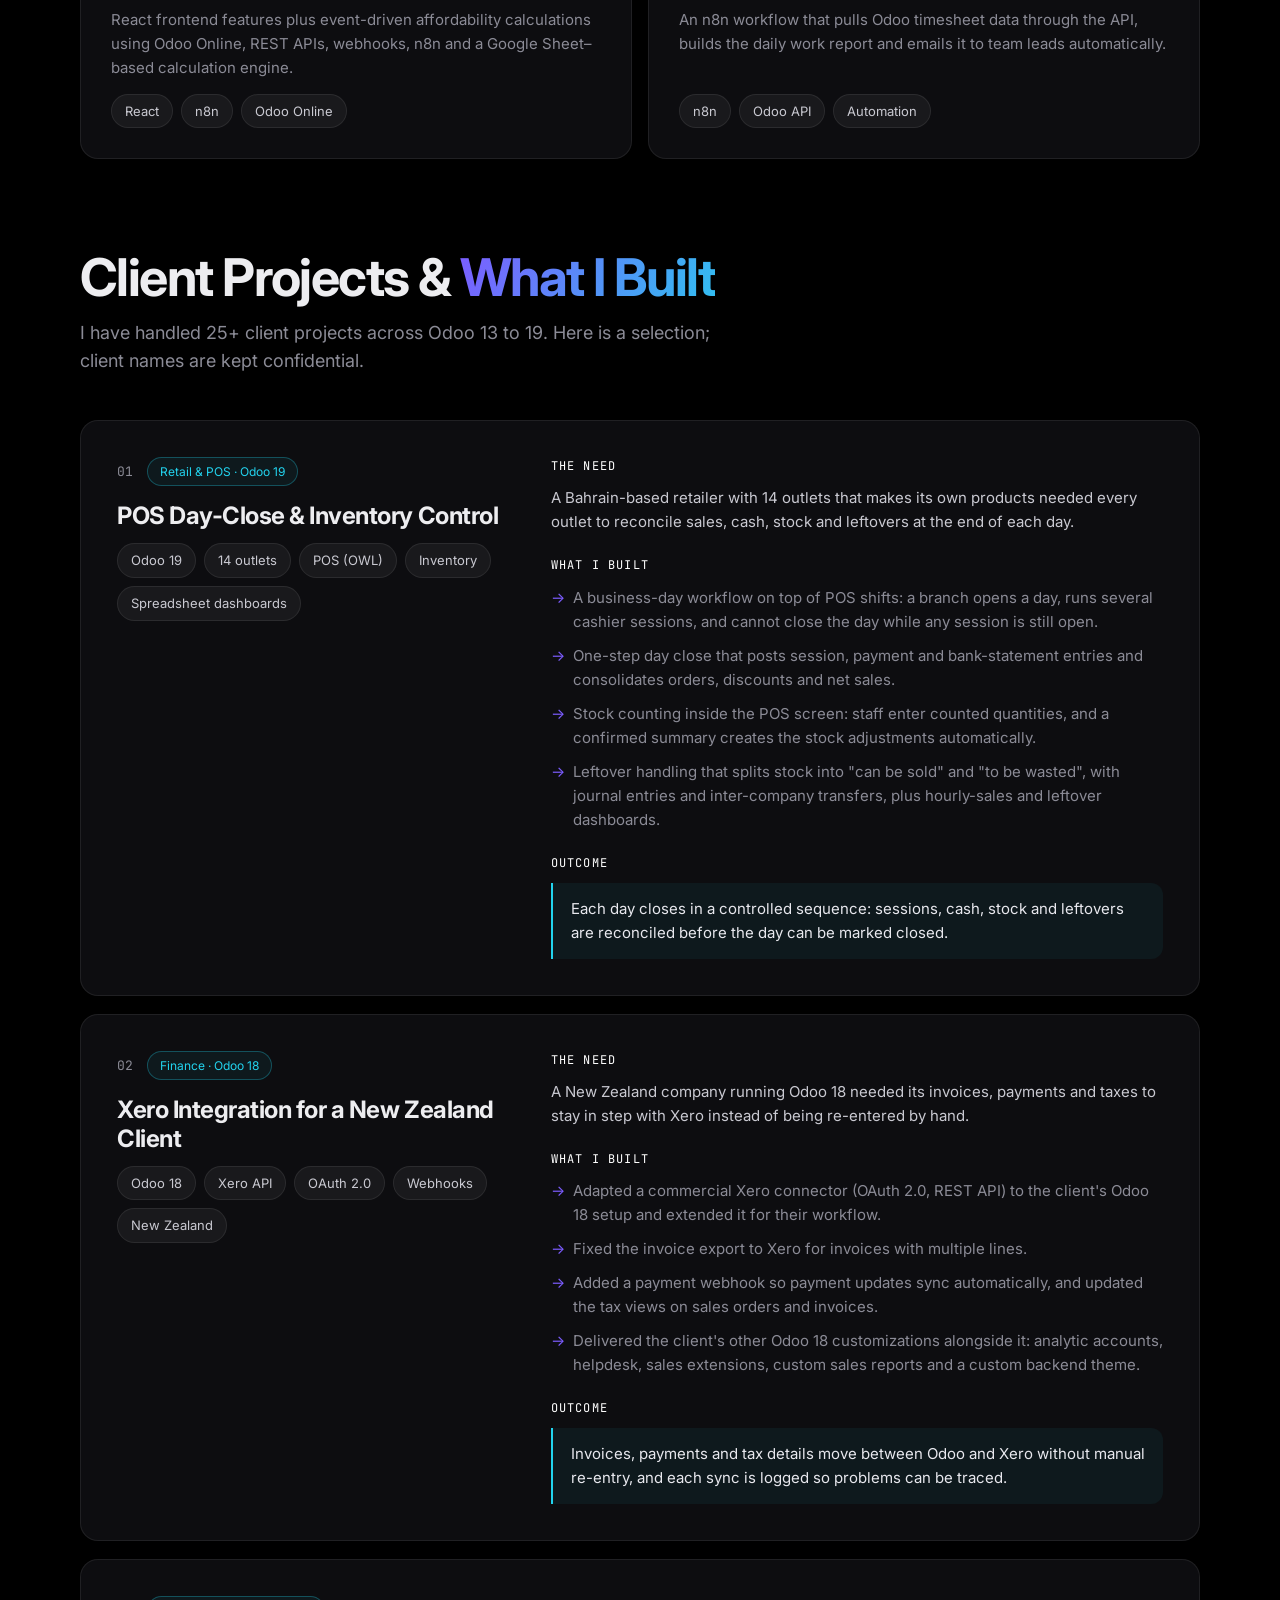
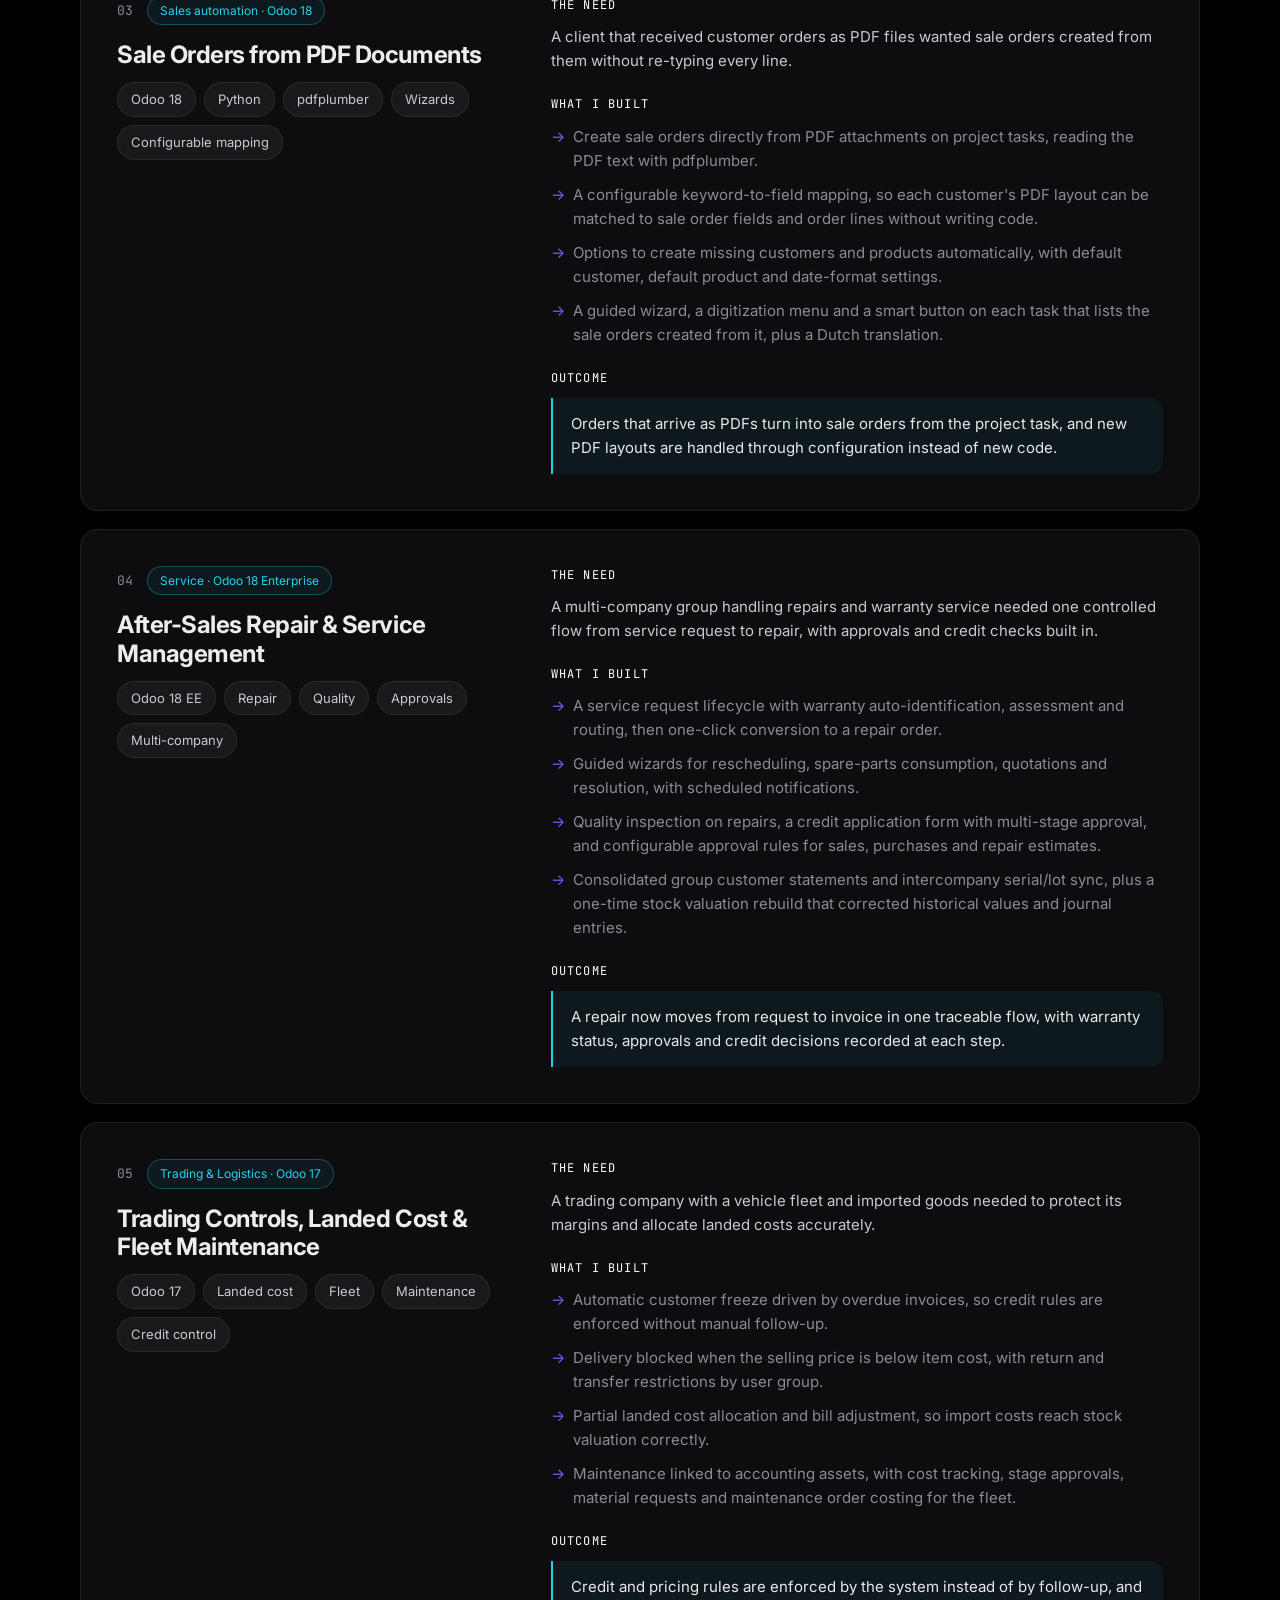
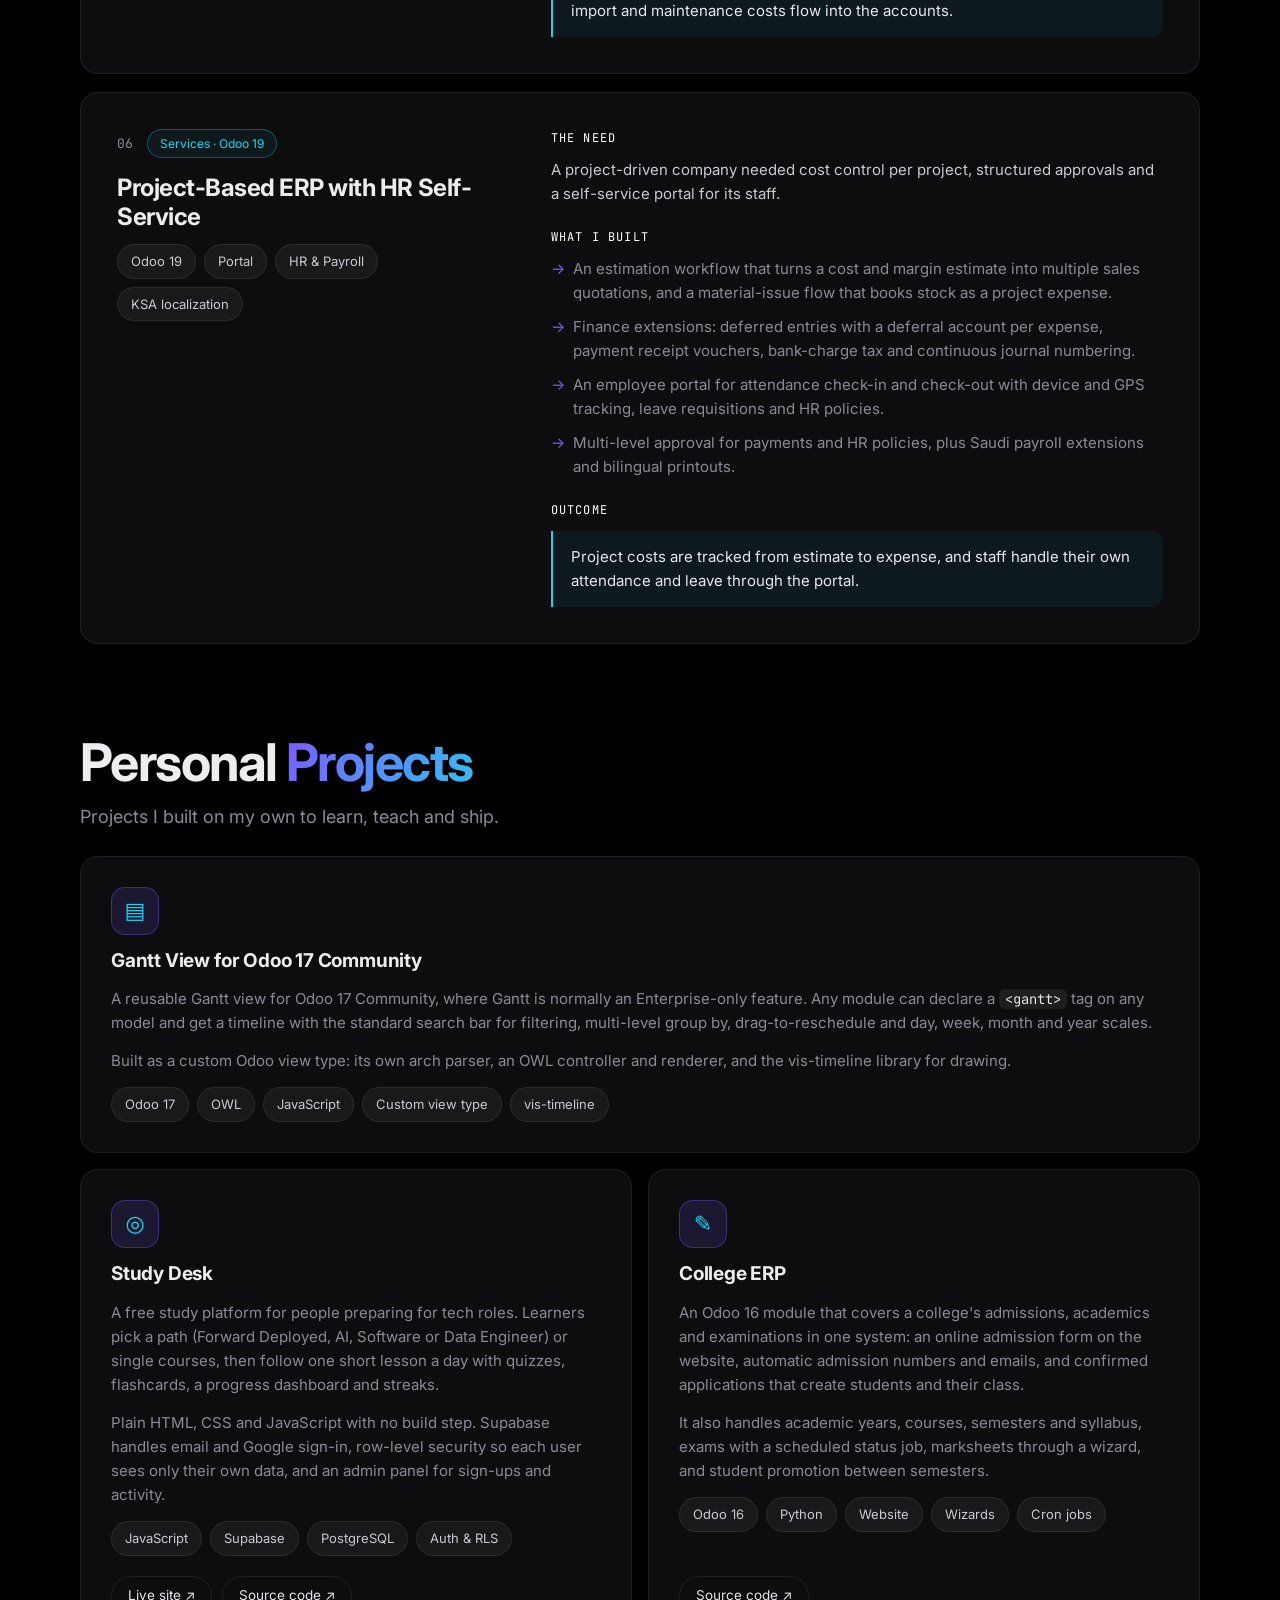
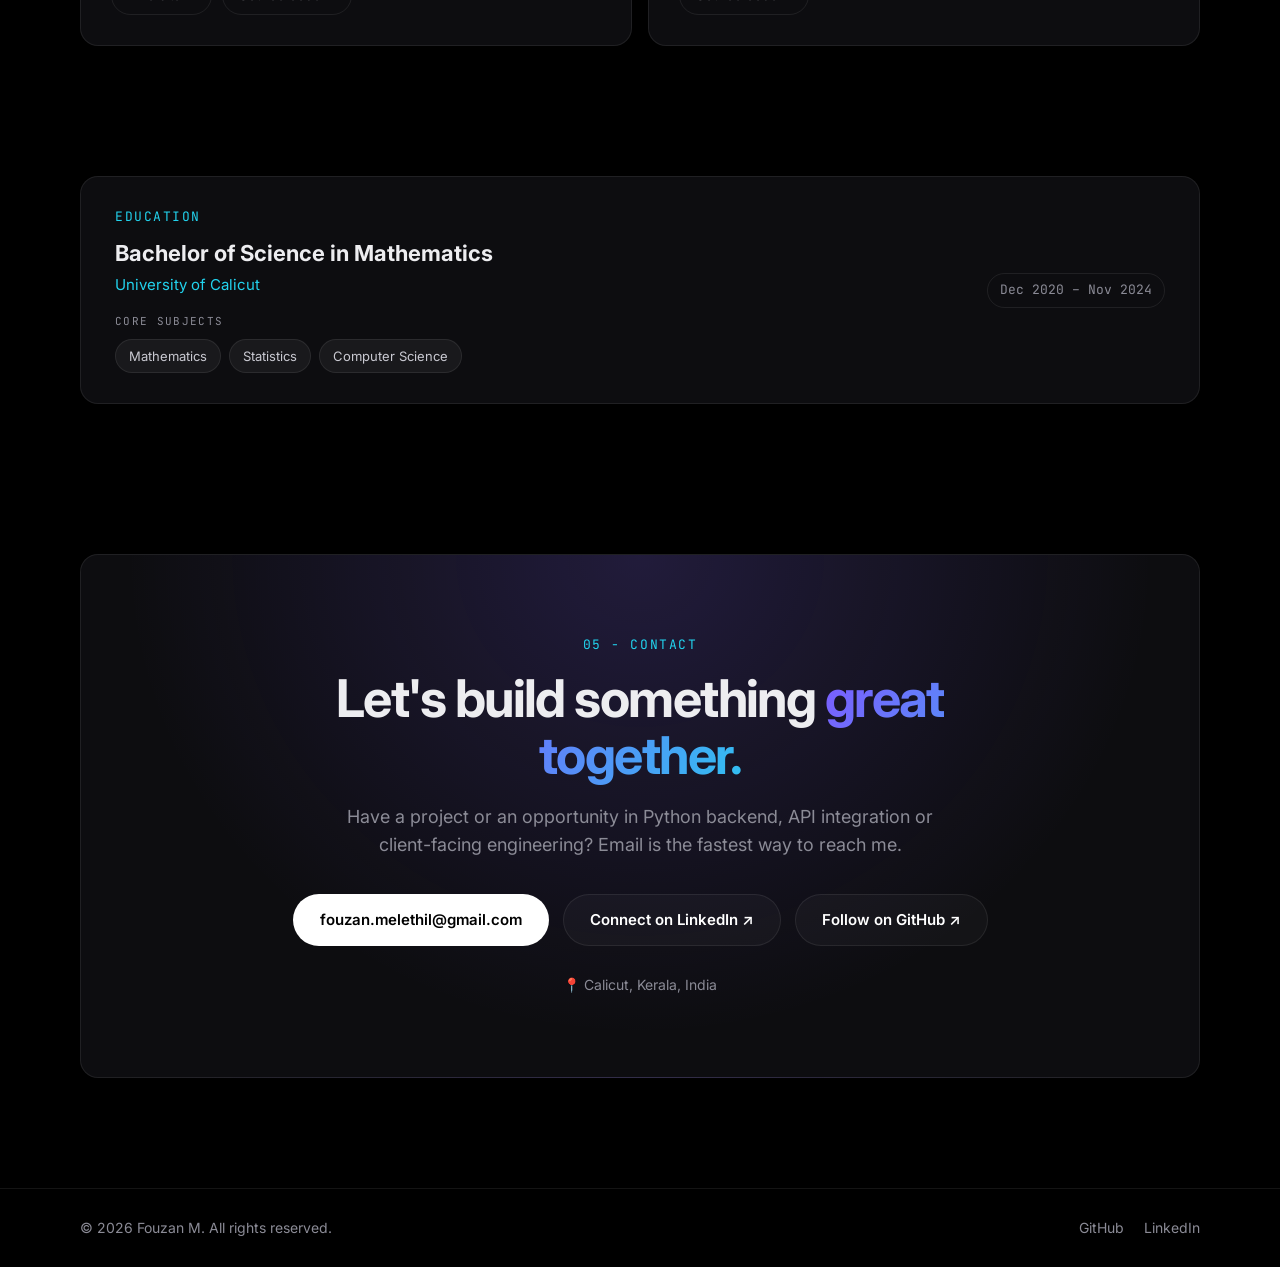
==== commit efd38f90: "Update SEO: shorter title and description, new social preview image, sitemap date" ====
--- a/index.html
+++ b/index.html
@@ -3,8 +3,8 @@
 <head>
 <meta charset="UTF-8" />
 <meta name="viewport" content="width=device-width, initial-scale=1" />
-<title>Fouzan M | Python Backend Engineer · API Integrations · Calicut, India</title>
-<meta name="description" content="Fouzan M is a Python backend engineer in Calicut, India. 3+ years building enterprise backends, REST API integrations (Xero, Paytrail, OpenAI) and React/OWL frontends, working directly with international clients." />
+<title>Fouzan M | Python Backend Engineer · API Integrations</title>
+<meta name="description" content="Python backend engineer with 3+ years building enterprise systems and REST API integrations for international clients. React, PostgreSQL, Docker." />
 <meta name="robots" content="index, follow, max-image-preview:large" />
 <meta name="author" content="Fouzan M" />
 <meta name="theme-color" content="#000000" />
@@ -22,7 +22,7 @@
 <meta property="og:title" content="Fouzan M - Python Backend Engineer · API Integrations" />
 <meta property="og:description" content="Python backend engineer with 3+ years building enterprise systems, REST API integrations and client-facing deliveries, from requirements to production." />
 <meta property="og:url" content="https://fouzanm.github.io/" />
-<meta property="og:image" content="https://fouzanm.github.io/og-image.png" />
+<meta property="og:image" content="https://fouzanm.github.io/og-image.png?v=2" />
 <meta property="og:image:type" content="image/png" />
 <meta property="og:image:width" content="1200" />
 <meta property="og:image:height" content="630" />
@@ -30,7 +30,7 @@
 <meta name="twitter:card" content="summary_large_image" />
 <meta name="twitter:title" content="Fouzan M - Python Backend Engineer · API Integrations" />
 <meta name="twitter:description" content="Python backend engineer with 3+ years building enterprise systems, REST API integrations and client-facing deliveries, from requirements to production." />
-<meta name="twitter:image" content="https://fouzanm.github.io/og-image.png" />
+<meta name="twitter:image" content="https://fouzanm.github.io/og-image.png?v=2" />
 <link rel="preconnect" href="https://fonts.googleapis.com" />
 <link rel="preconnect" href="https://fonts.gstatic.com" crossorigin />
 <link href="https://fonts.googleapis.com/css2?family=Inter:wght@300;400;500;600;700;800&family=JetBrains+Mono:wght@400;500&display=swap" rel="stylesheet" />
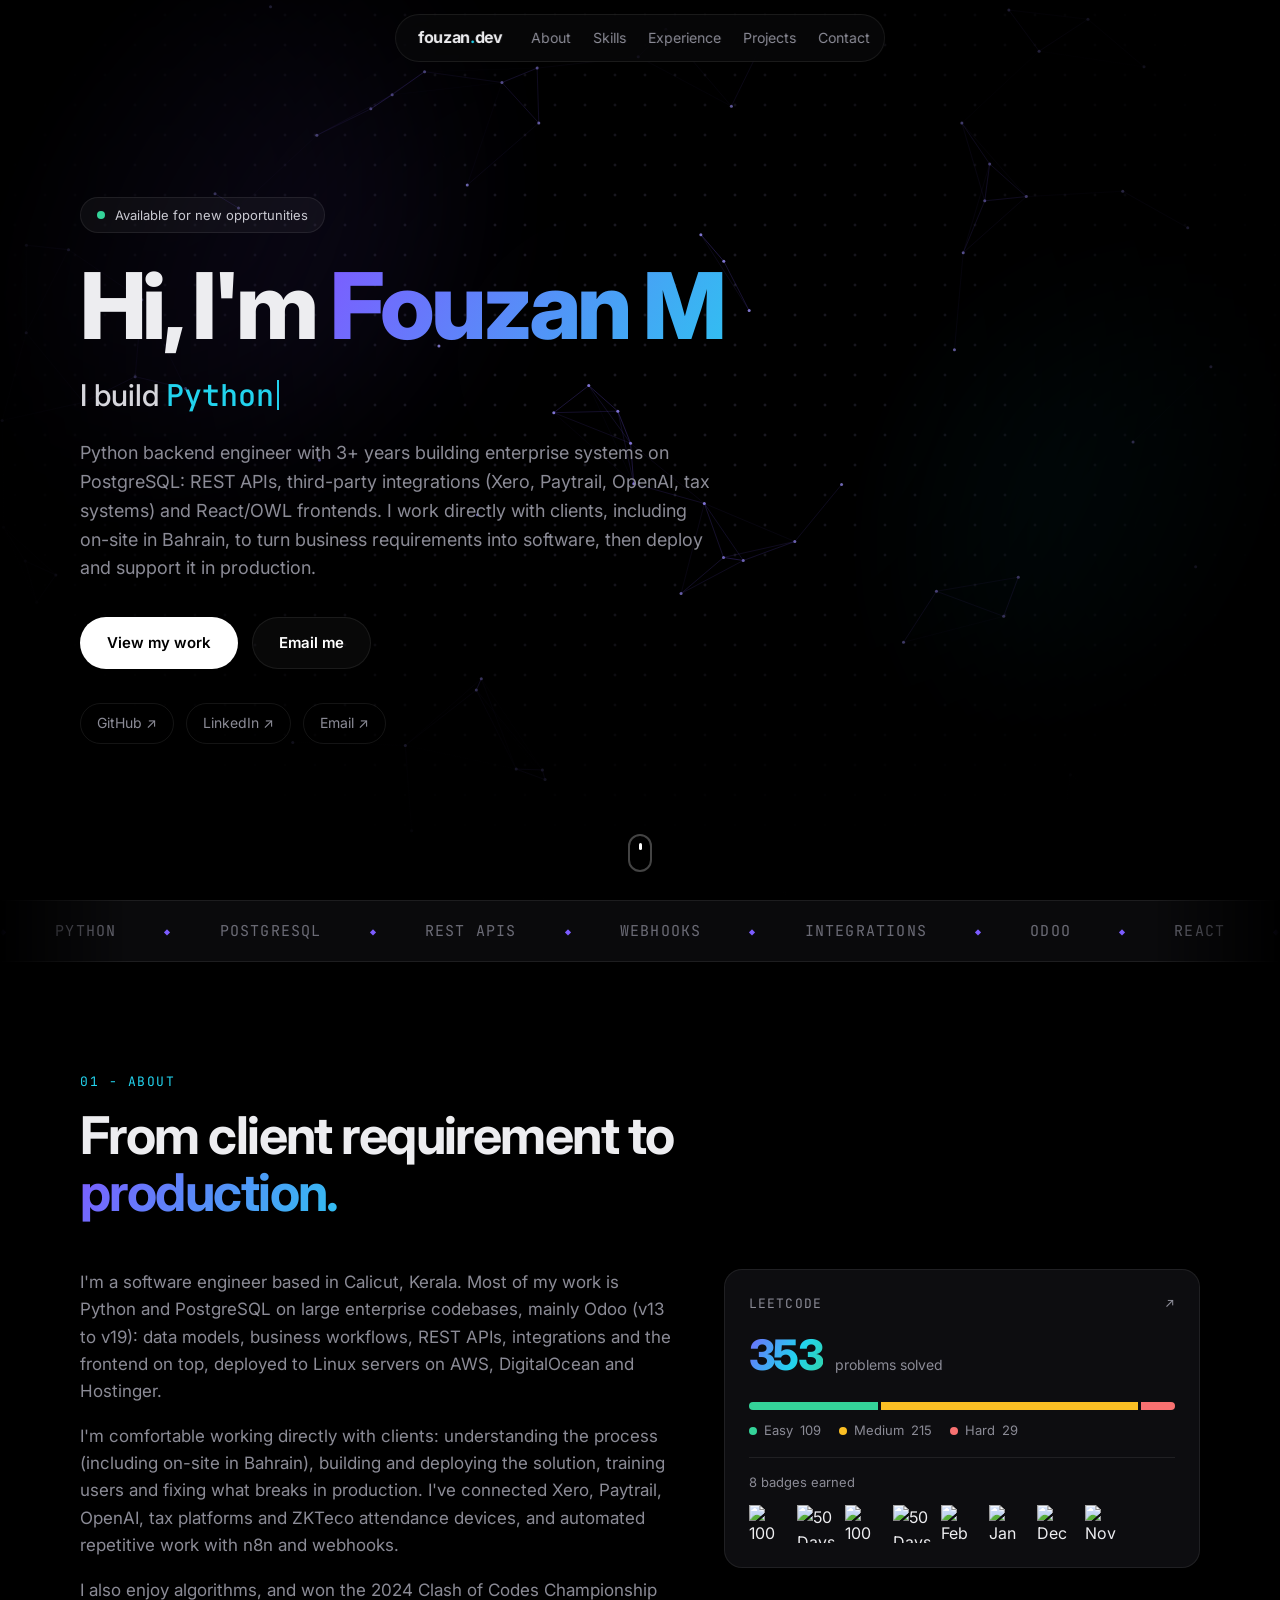
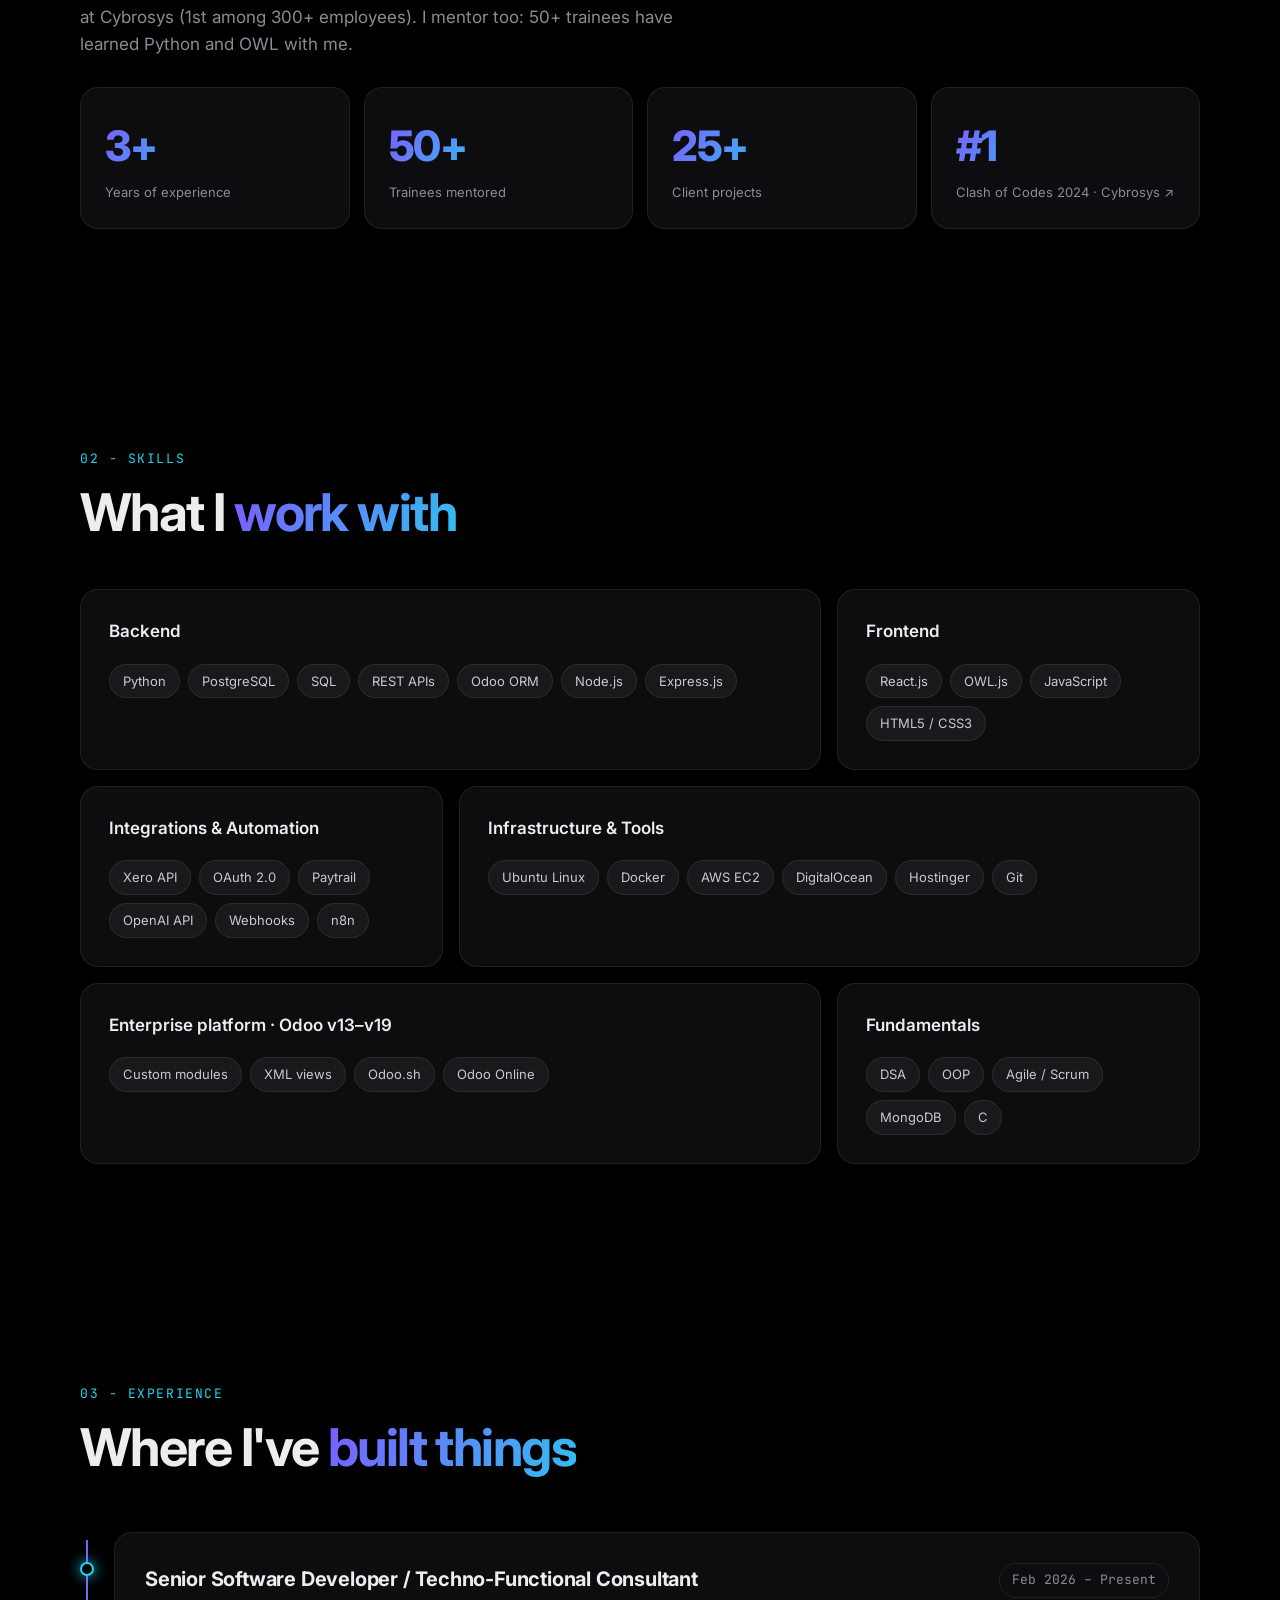
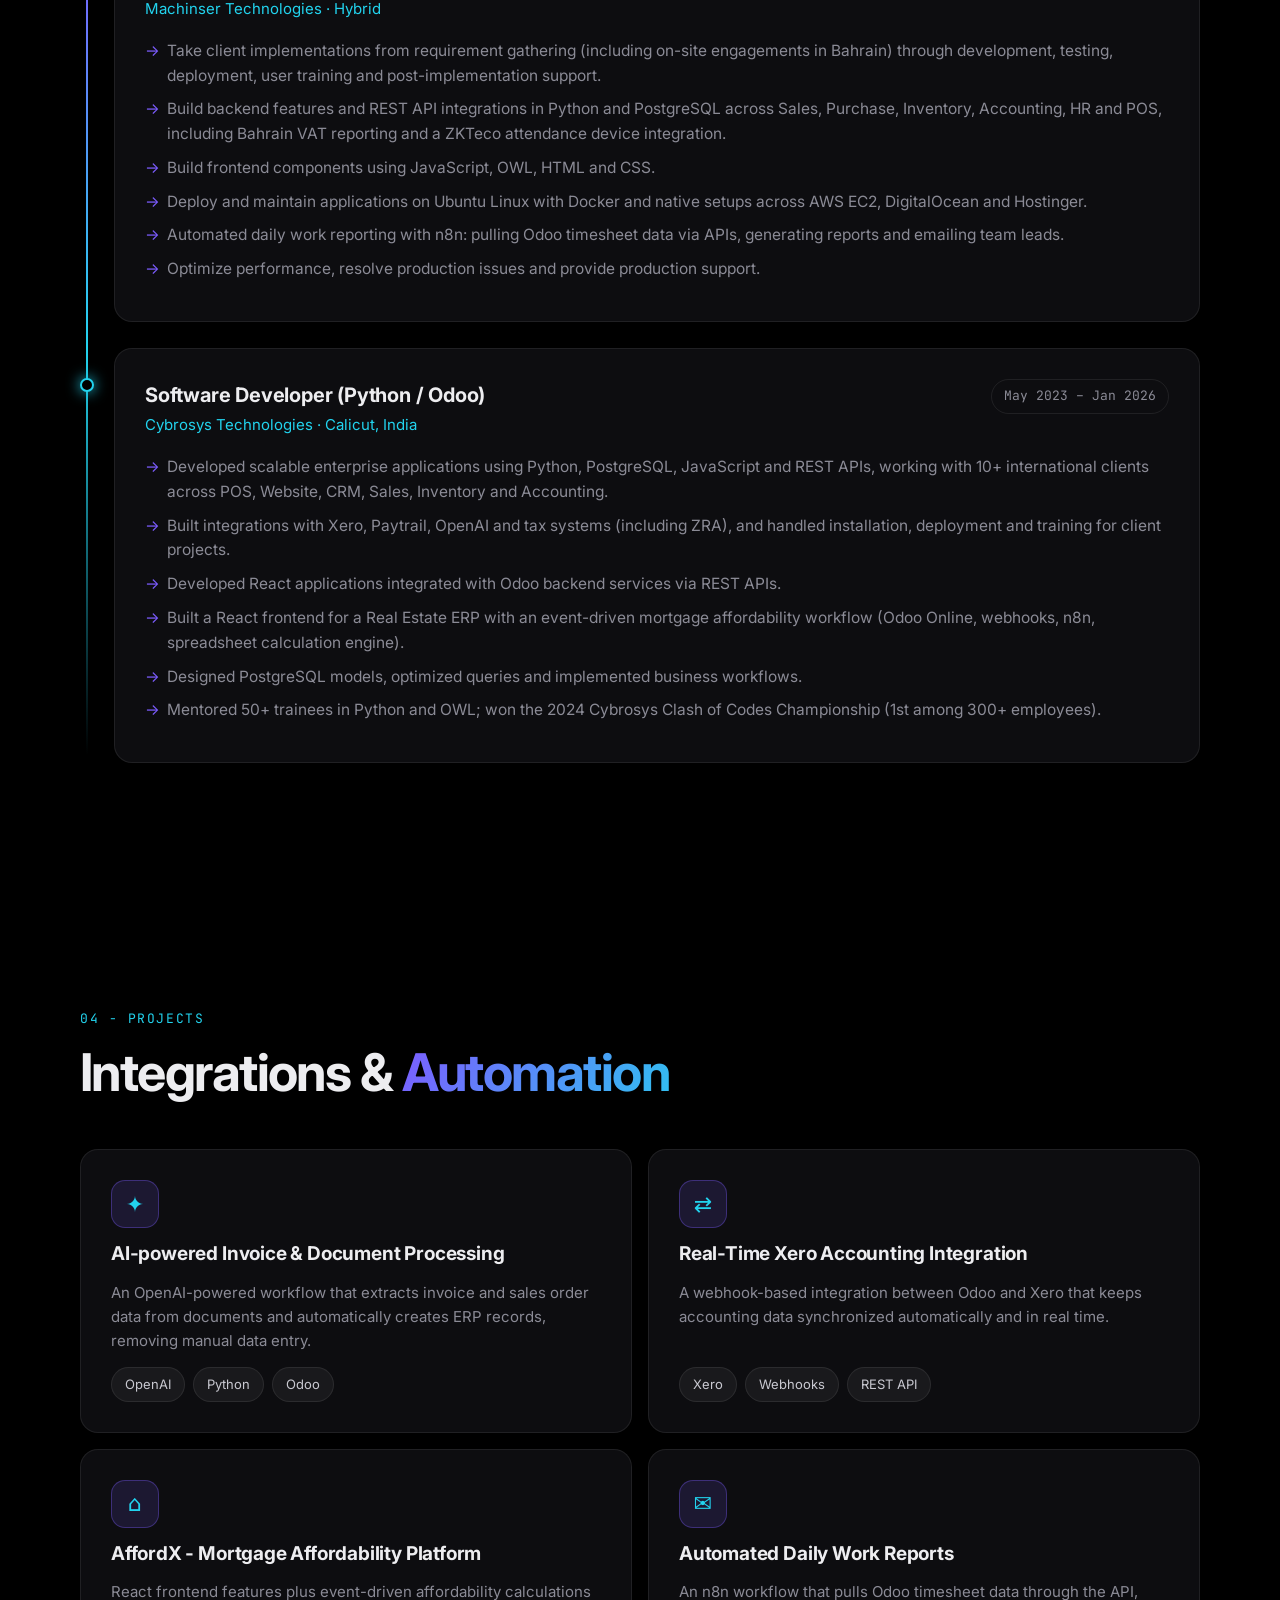
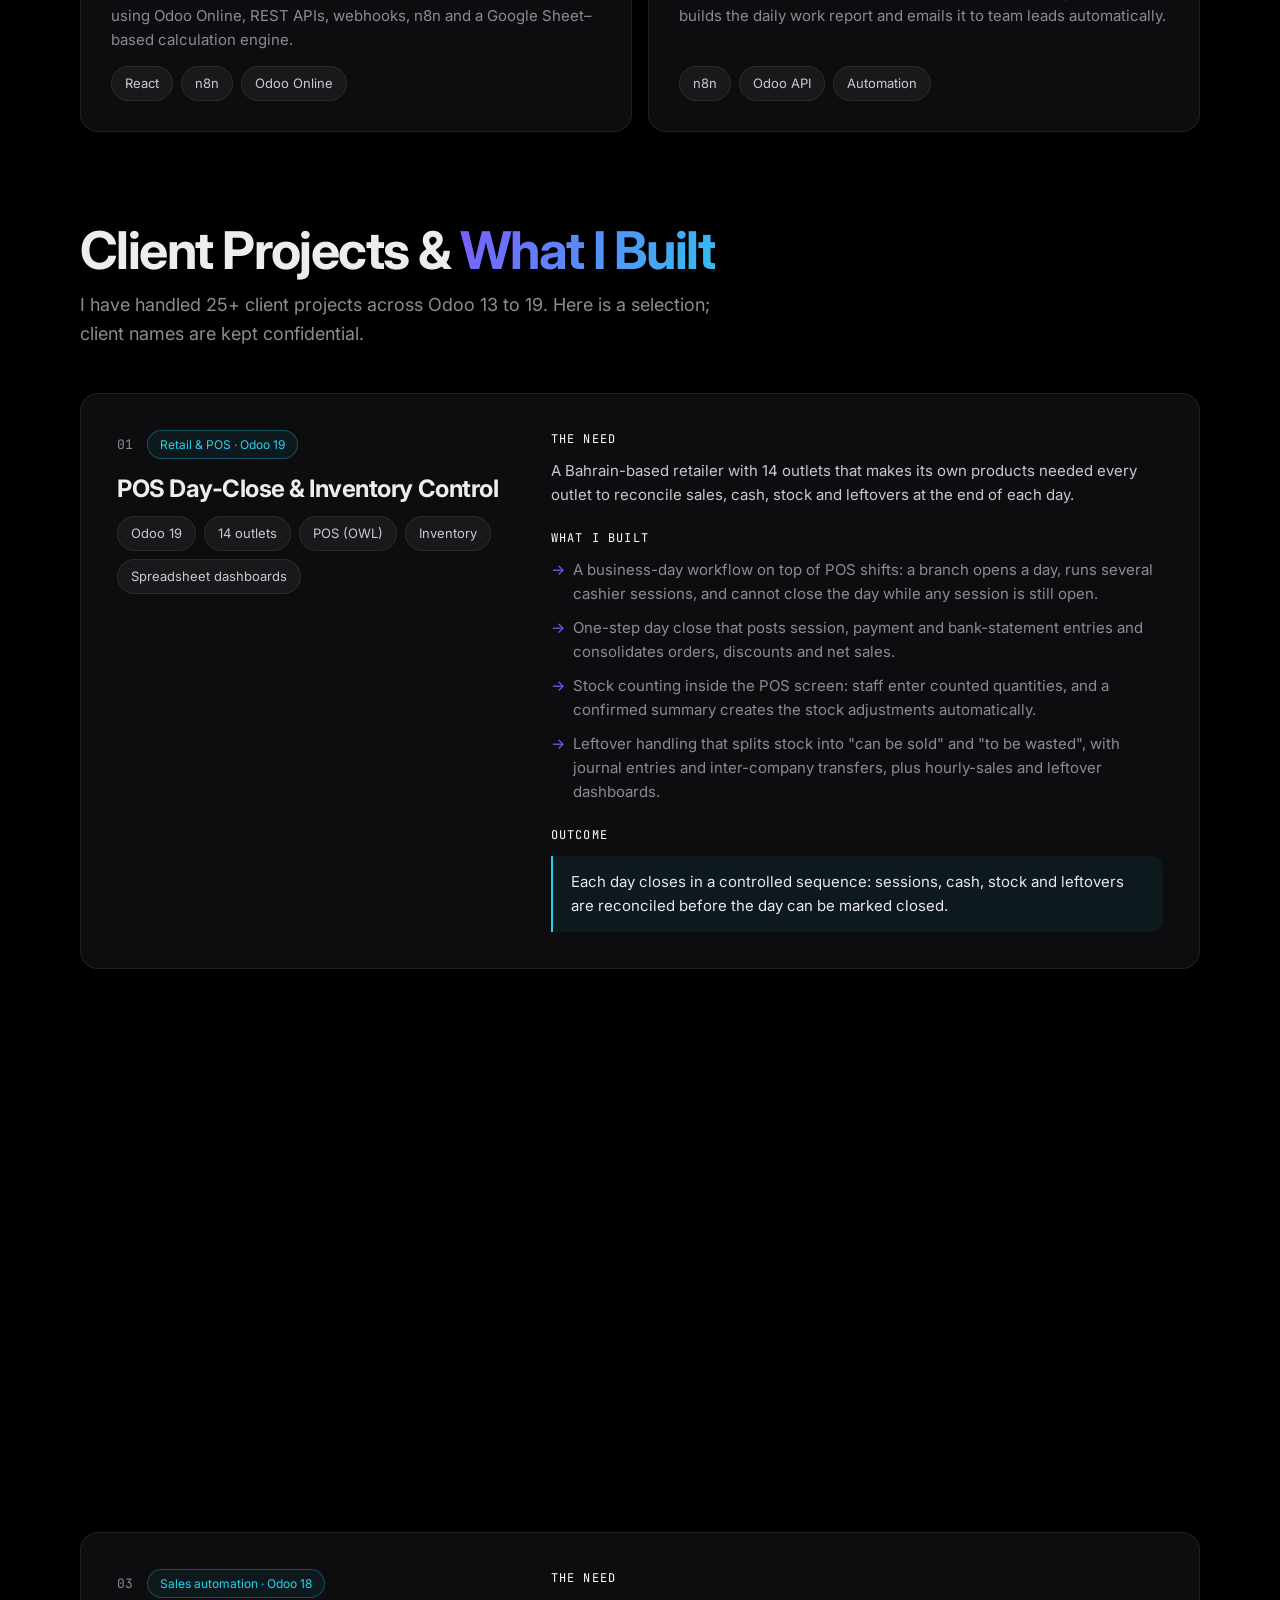
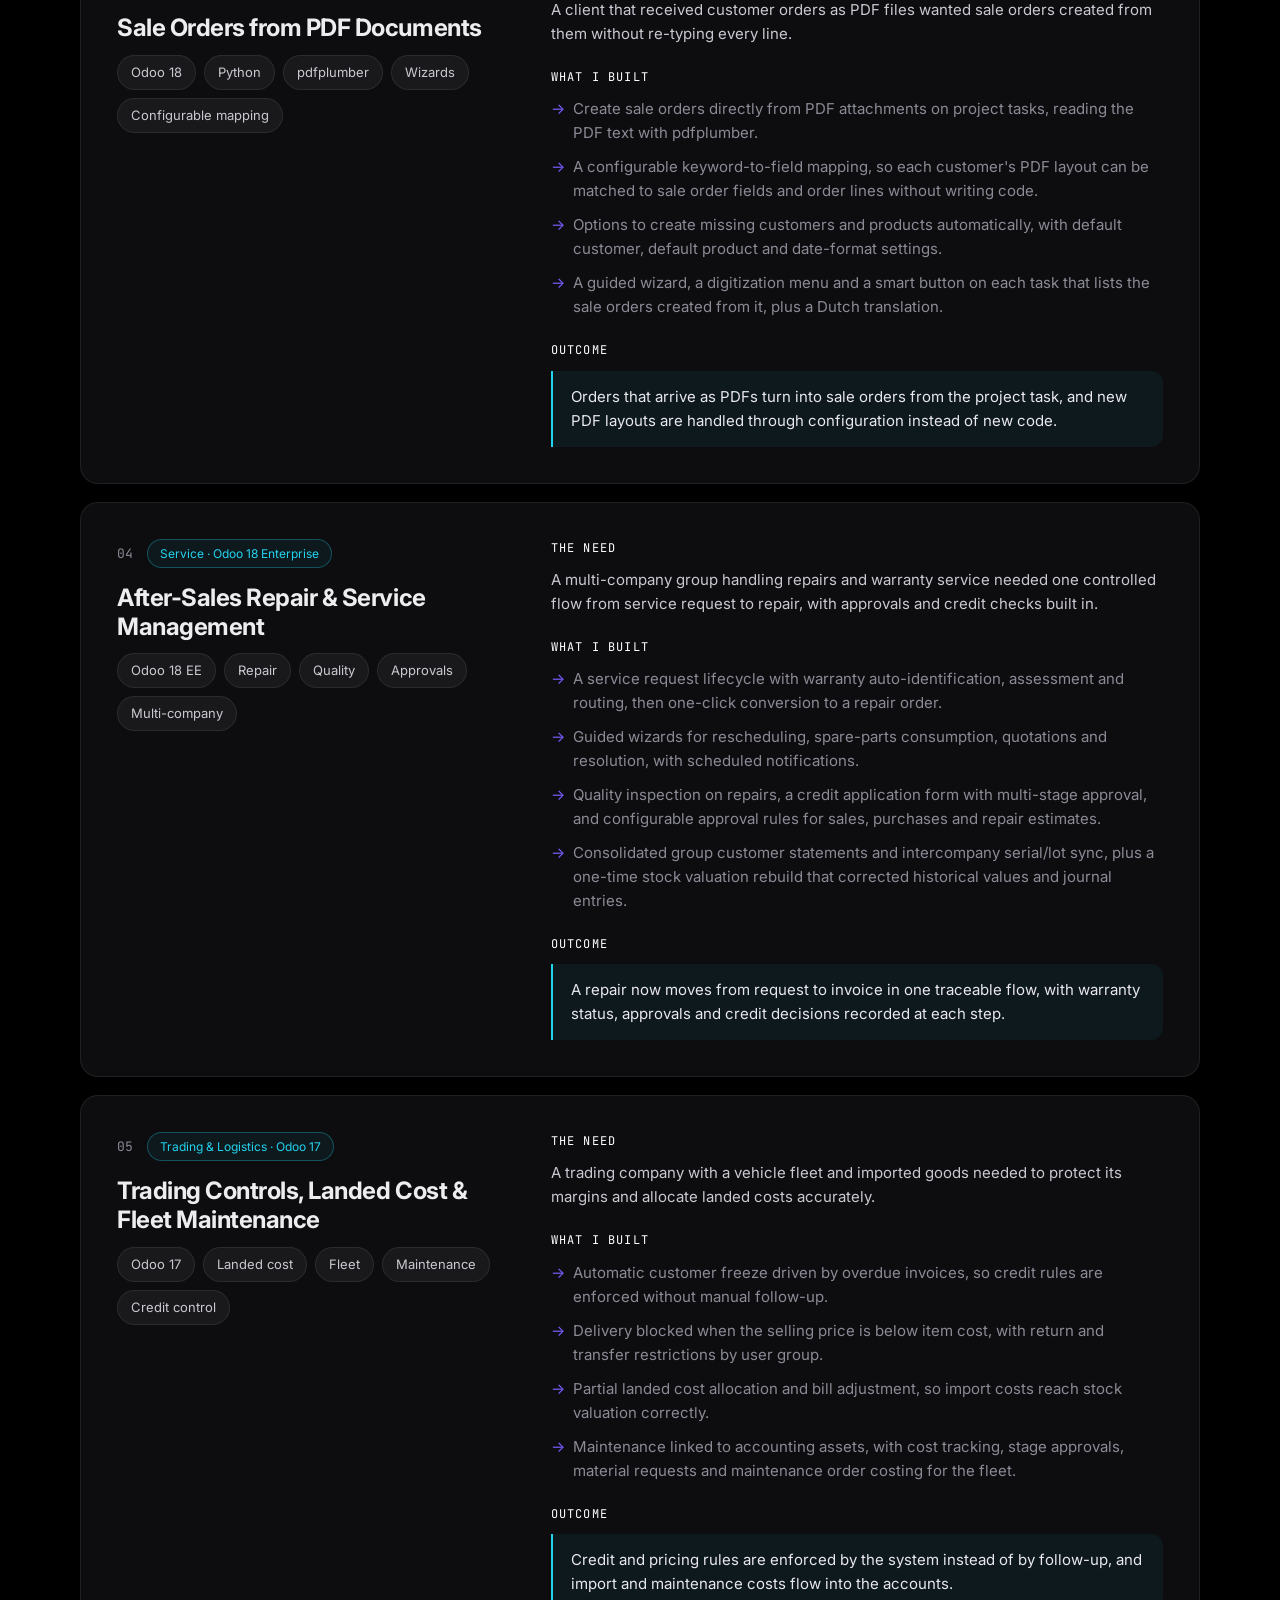
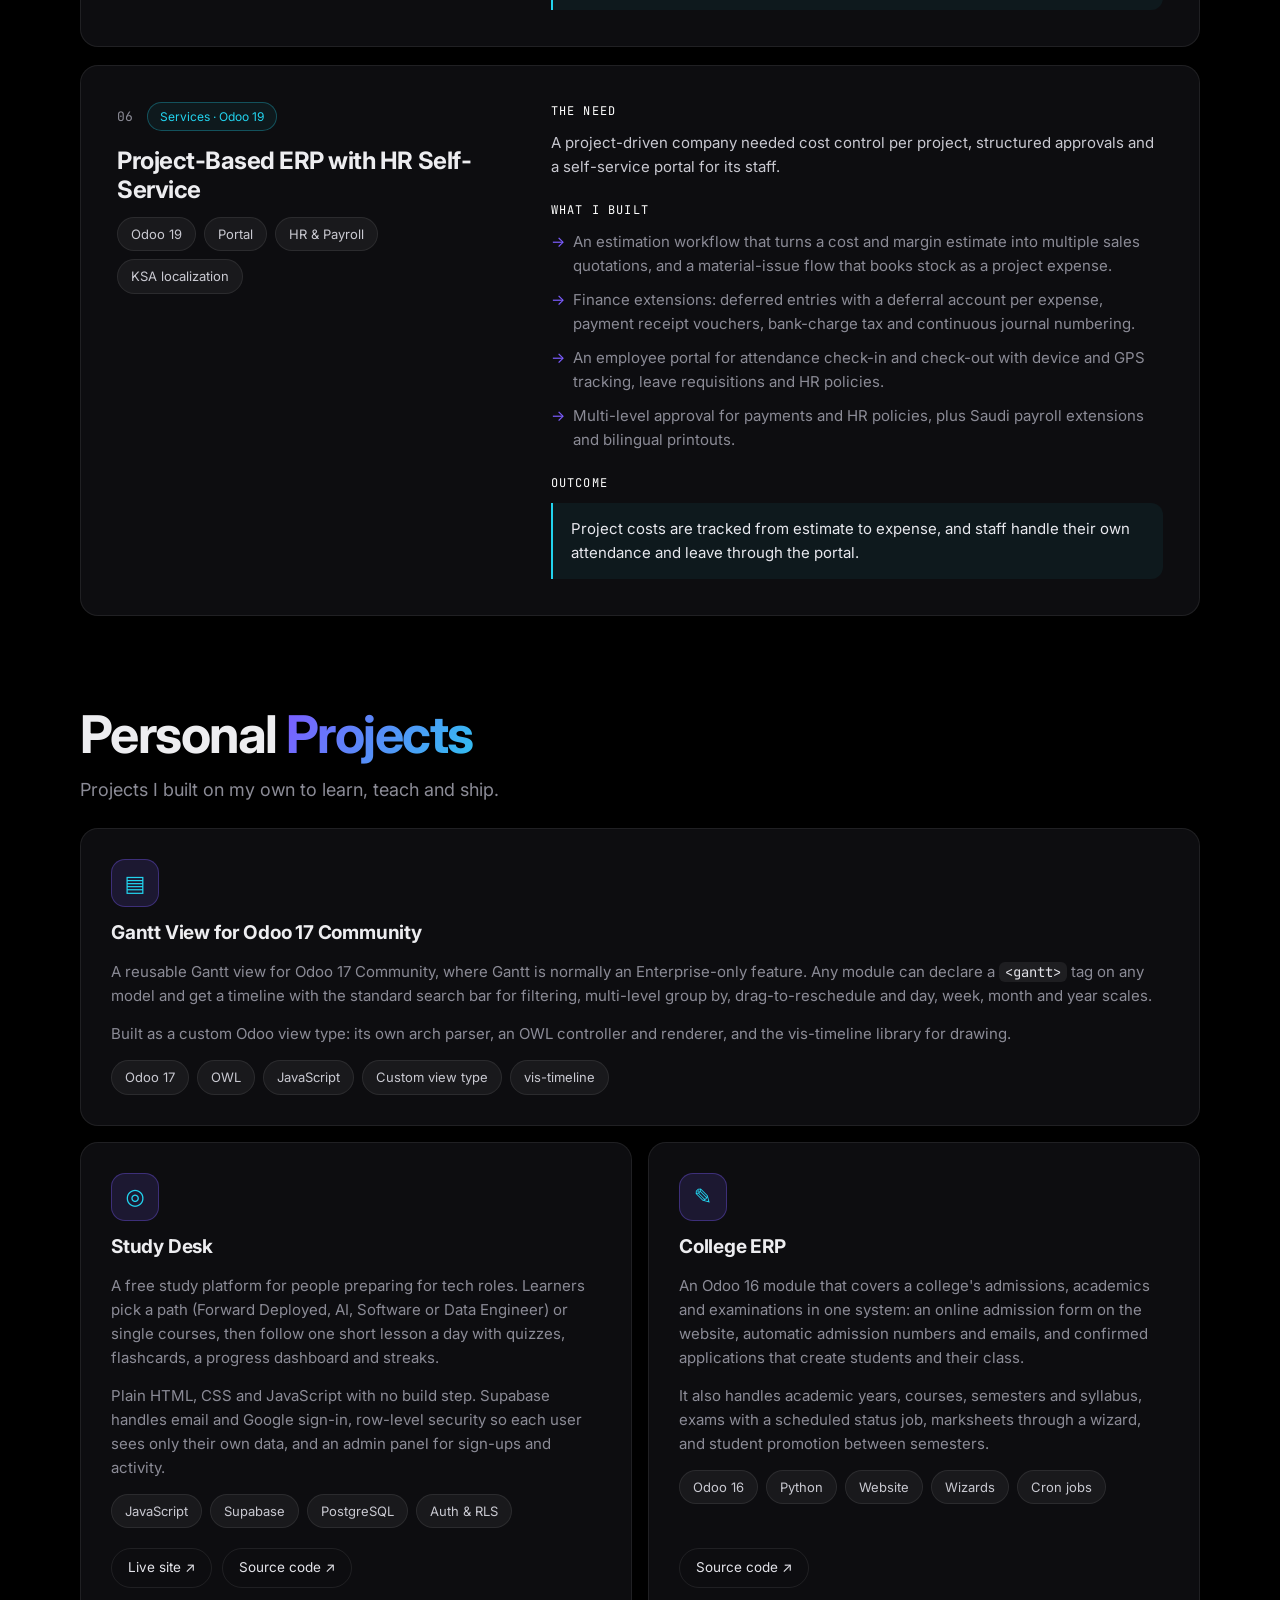
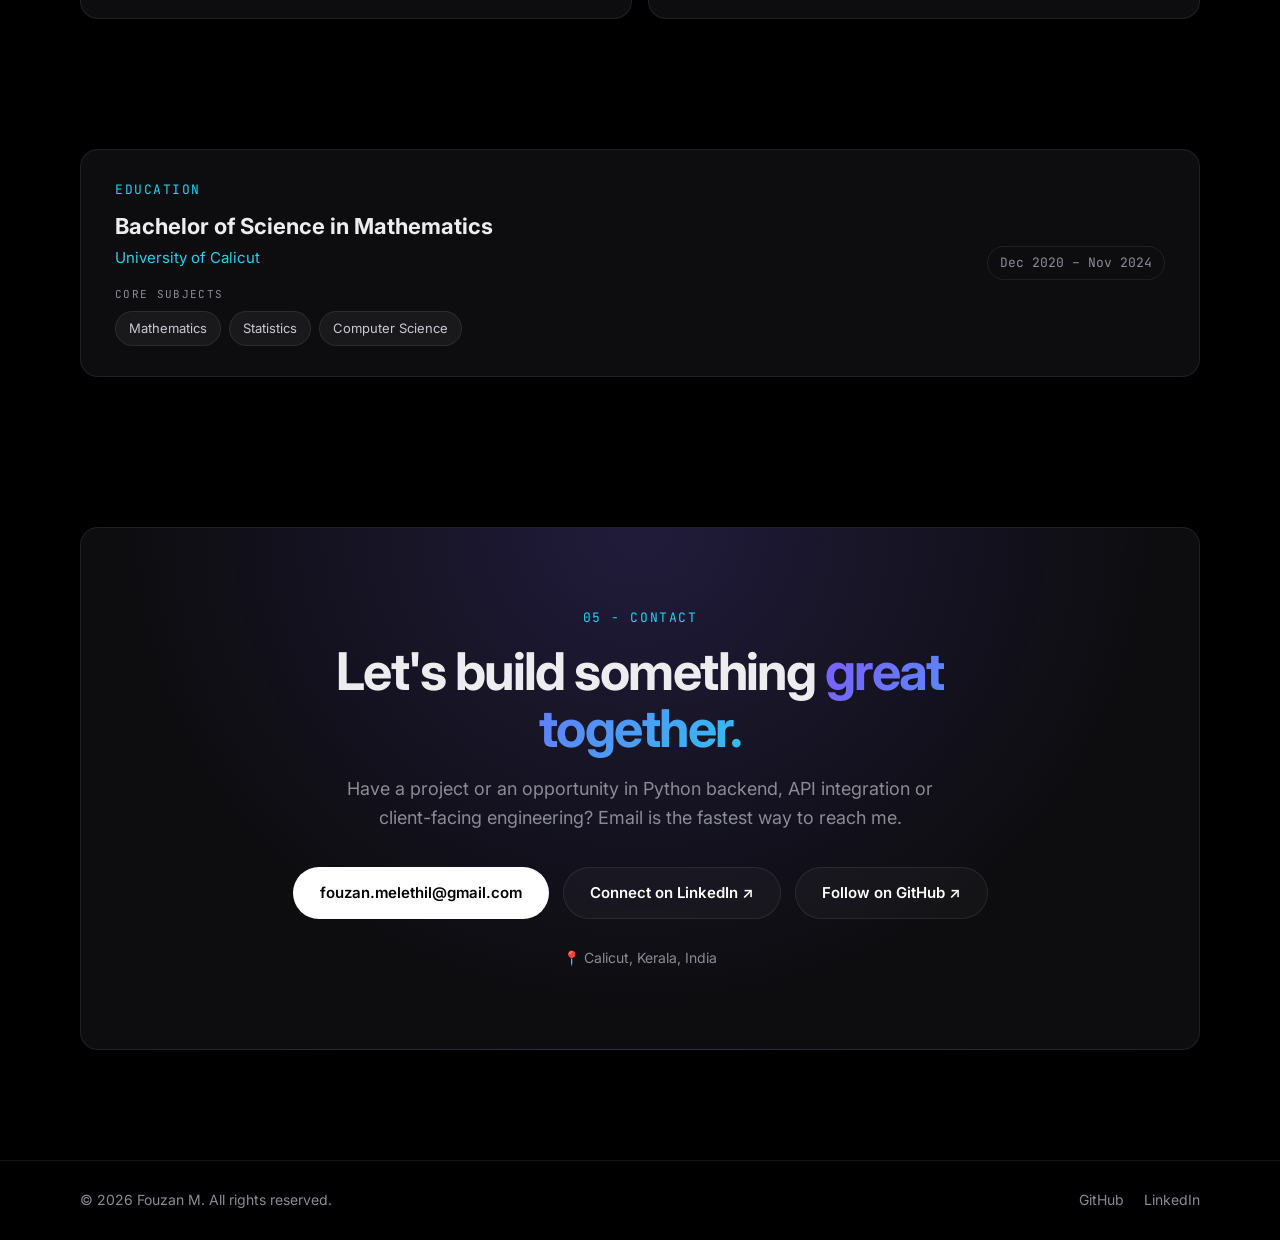
==== commit 7a986813: "Mobile polish: side spacing, shorter hero text, tidier layout" ====
--- a/index.html
+++ b/index.html
@@ -105,7 +105,7 @@
     <div class="badge reveal"><span class="pulse"></span> Available for new opportunities</div>
     <h1 class="reveal">Hi, I'm <span class="grad">Fouzan M</span></h1>
     <p class="role reveal">I build <span id="typed" class="typed"></span><span class="caret"></span></p>
-    <p class="lead reveal">Python backend engineer with 3+ years building enterprise systems on PostgreSQL: REST APIs, third-party integrations (Xero, Paytrail, OpenAI, tax systems) and React/OWL frontends. I work directly with clients, including on-site in Bahrain, to turn business requirements into software, then deploy and support it in production.</p>
+    <p class="lead reveal"><span class="full">Python backend engineer with 3+ years building enterprise systems on PostgreSQL: REST APIs, third-party integrations (Xero, Paytrail, OpenAI, tax systems) and React/OWL frontends. I work directly with clients, including on-site in Bahrain, to turn business requirements into software, then deploy and support it in production.</span><span class="short">Python backend engineer with 3+ years building enterprise systems, REST APIs and integrations. I work directly with clients, from requirements to production.</span></p>
     <div class="cta reveal">
       <a href="#projects" class="btn btn-primary">View my work</a>
       <a href="mailto:fouzan.melethil@gmail.com" class="btn btn-ghost">Email me</a>
@@ -136,7 +136,7 @@
       <div class="about-left">
       <div class="about-text reveal">
         <p>I'm a software engineer based in Calicut, Kerala. Most of my work is Python and PostgreSQL on large enterprise codebases, mainly Odoo (v13 to v19): data models, business workflows, REST APIs, integrations and the frontend on top, deployed to Linux servers on AWS, DigitalOcean and Hostinger.</p>
-        <p>I'm comfortable owning a delivery end to end: sitting with the client to understand the process (including on-site engagements in Bahrain), designing and building the solution, deploying it, training users and fixing what breaks in production. I've connected systems such as Xero, Paytrail, OpenAI, tax platforms and ZKTeco attendance devices, and automated the repetitive work with n8n and webhooks.</p>
+        <p>I'm comfortable working directly with clients: understanding the process (including on-site in Bahrain), building and deploying the solution, training users and fixing what breaks in production. I've connected Xero, Paytrail, OpenAI, tax platforms and ZKTeco attendance devices, and automated repetitive work with n8n and webhooks.</p>
         <p>I also enjoy algorithms, and won the 2024 Clash of Codes Championship at Cybrosys (1st among 300+ employees). I mentor too: 50+ trainees have learned Python and OWL with me.</p>
       </div>
         <a class="stat lc spot reveal" href="https://leetcode.com/u/fouzanm/" target="_blank" rel="noopener">
--- a/style.css
+++ b/style.css
@@ -271,3 +271,37 @@
 .edu .core-label{margin:16px 0 8px;font-family:'JetBrains Mono',monospace;font-size:11px;letter-spacing:.12em;text-transform:uppercase;color:var(--muted)}
 .projects.personal .project.wide{grid-column:1/-1}
 .projects.personal code{font-family:'JetBrains Mono',monospace;font-size:.92em;padding:1px 6px;border-radius:6px;background:rgba(255,255,255,.07);color:#e4e4ea}
+
+/* LeetCode card sits at the top of its column */
+.about-left .stat.lc{align-self:start}
+
+/* HERO lead: full text on desktop, short on phones */
+.lead .short{display:none}
+
+/* MOBILE POLISH */
+@media(max-width:720px){
+  .container{width:calc(100% - 44px)}
+  .hero{min-height:100svh;padding:104px 0 56px}
+  .badge{font-size:12px;margin-bottom:20px}
+  h1{font-size:clamp(32px,10.4vw,48px);white-space:nowrap}
+  .role{font-size:19px;margin-top:14px}
+  .lead .full{display:none}.lead .short{display:inline}
+  .lead{font-size:16.5px;margin-top:16px}
+  .cta{margin-top:26px;gap:10px}
+  .hero .cta .btn{flex:1 1 0;justify-content:center;text-align:center;padding-left:14px;padding-right:14px}
+  .socials{margin-top:22px;gap:8px}
+  .scroll-hint{display:none}
+  .section{padding:64px 0}
+  .about-text p{font-size:16px}
+  .about-grid{margin-top:32px;gap:28px}
+  .stat{padding:20px}.stat b{font-size:36px}
+  .card,.project,.tl-card{padding:22px}
+  .case{padding:22px;gap:16px}
+  .case-side h3{font-size:21px}
+  .edu{padding:24px}
+  .contact{padding:56px 22px}
+  .contact h2{font-size:clamp(30px,9vw,40px)}
+  .cta.center .btn{width:100%;justify-content:center}
+  .sub{margin-top:64px}
+  .footer .container{flex-direction:column;align-items:flex-start}
+}
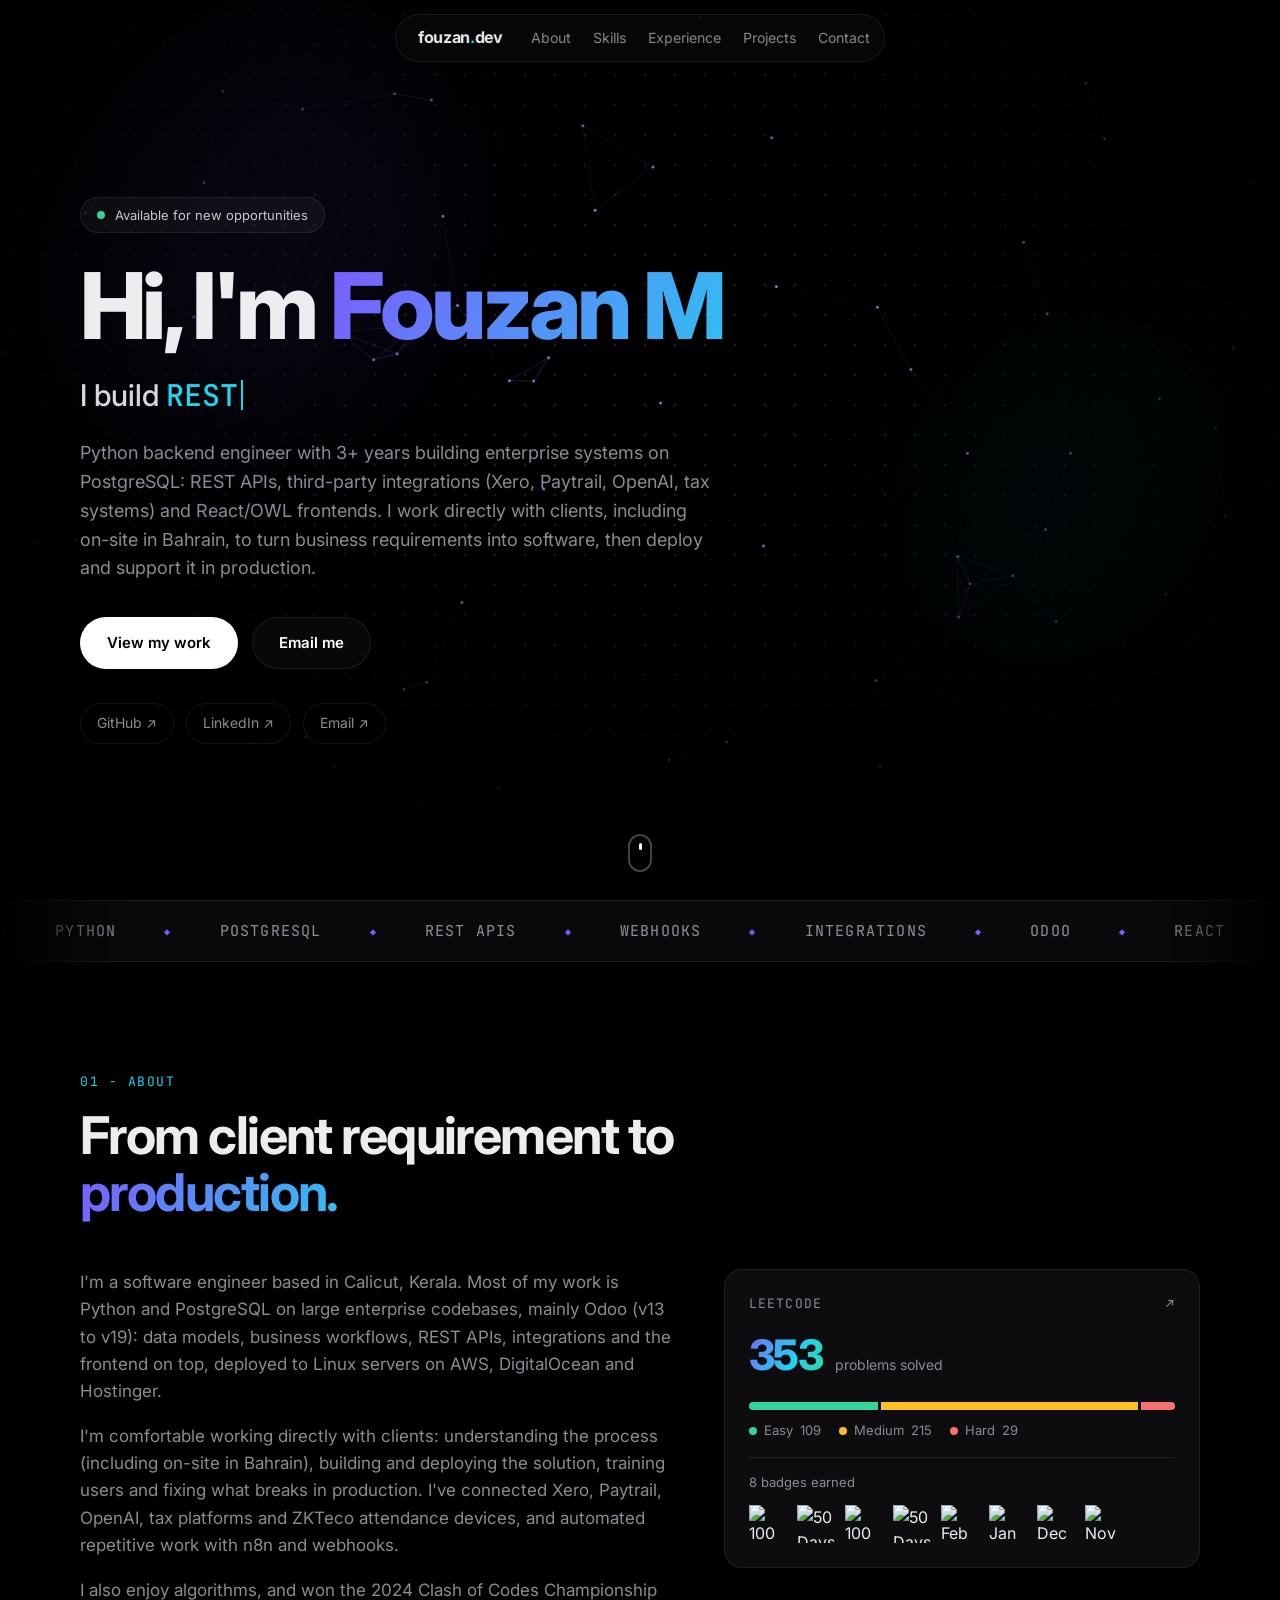
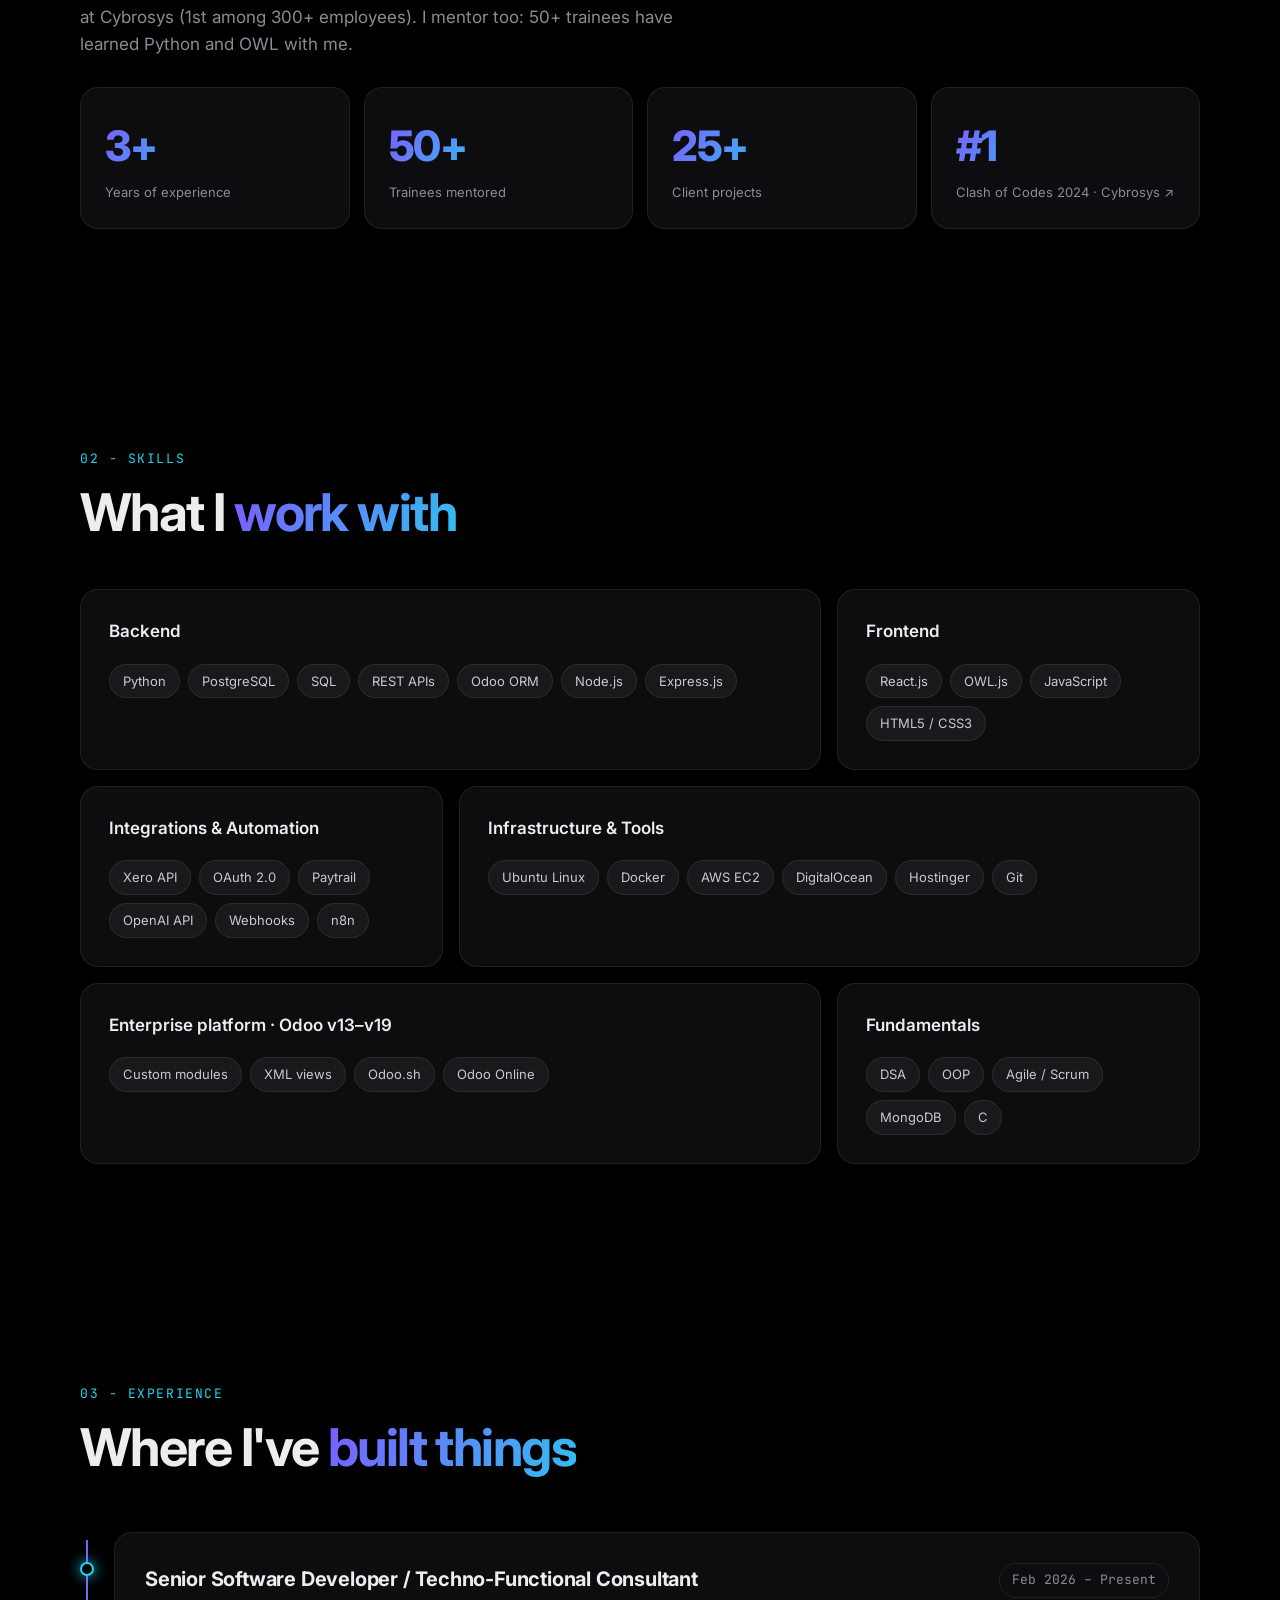
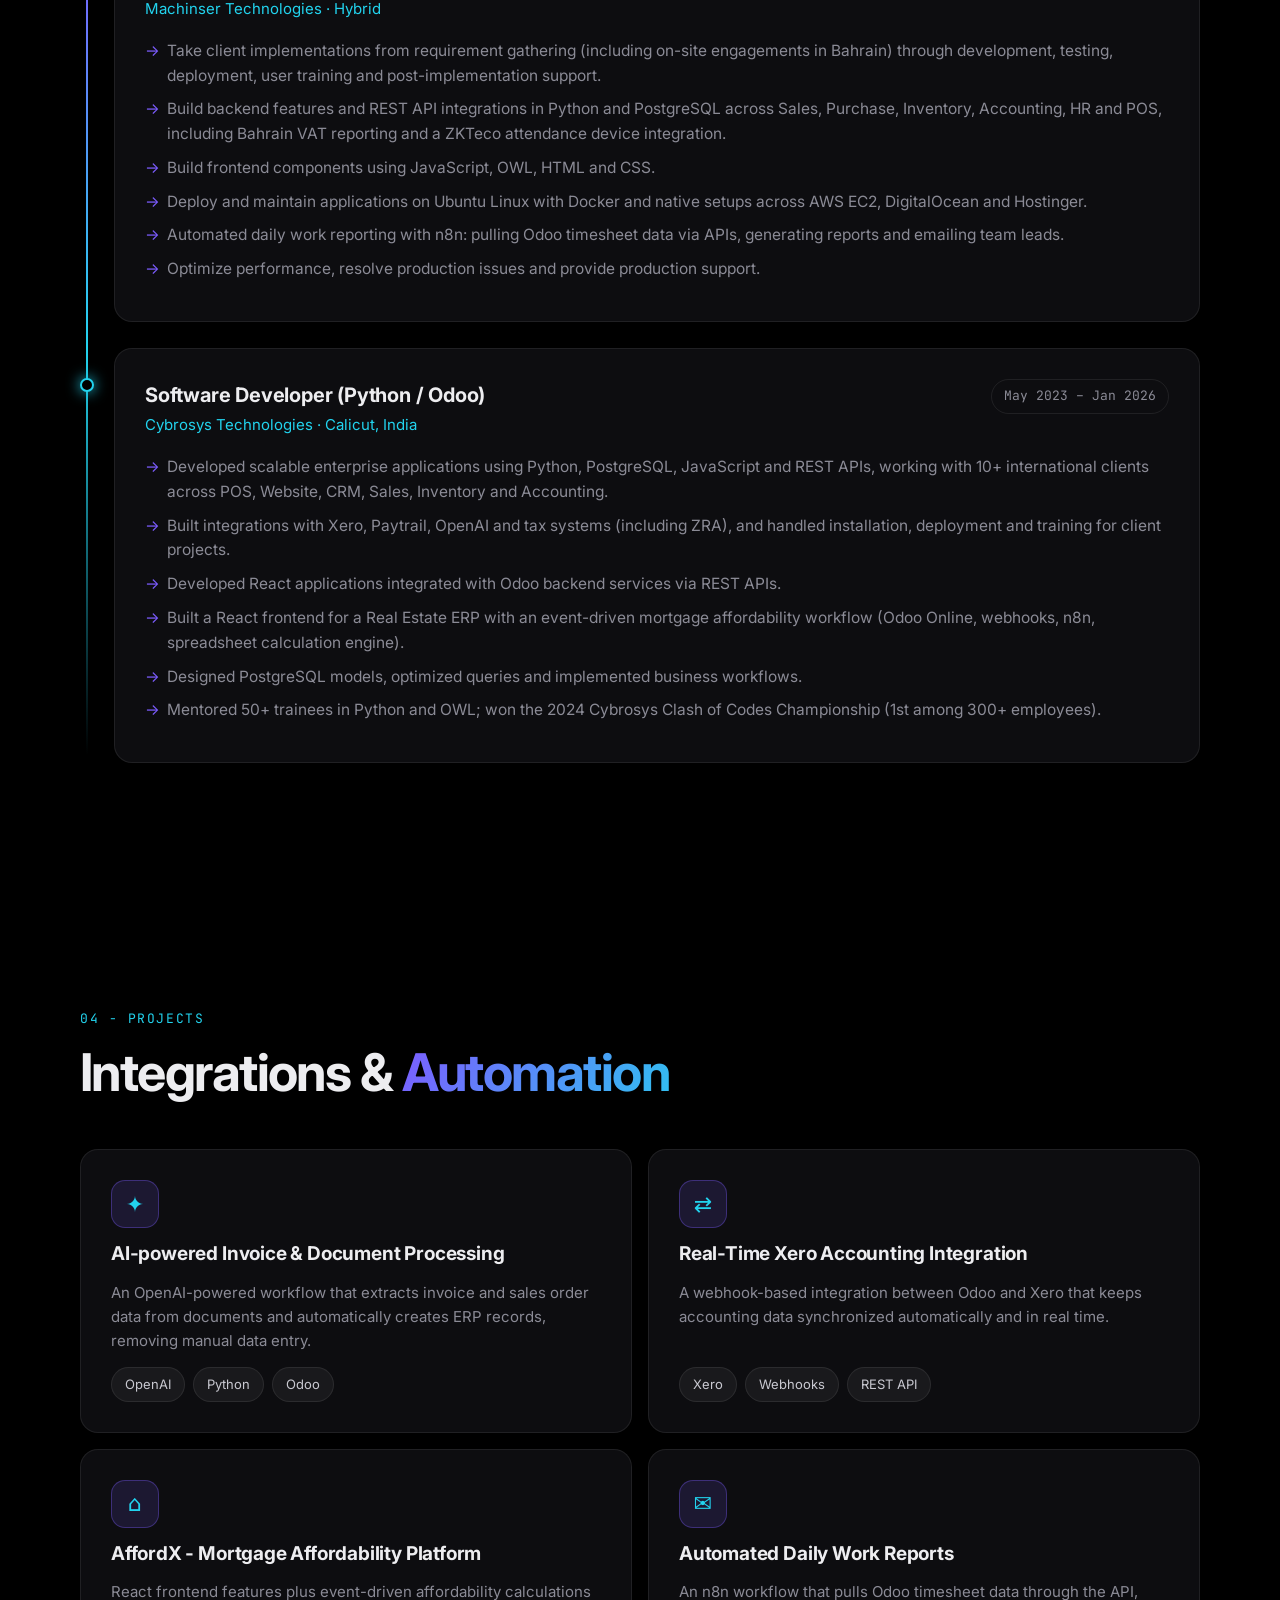
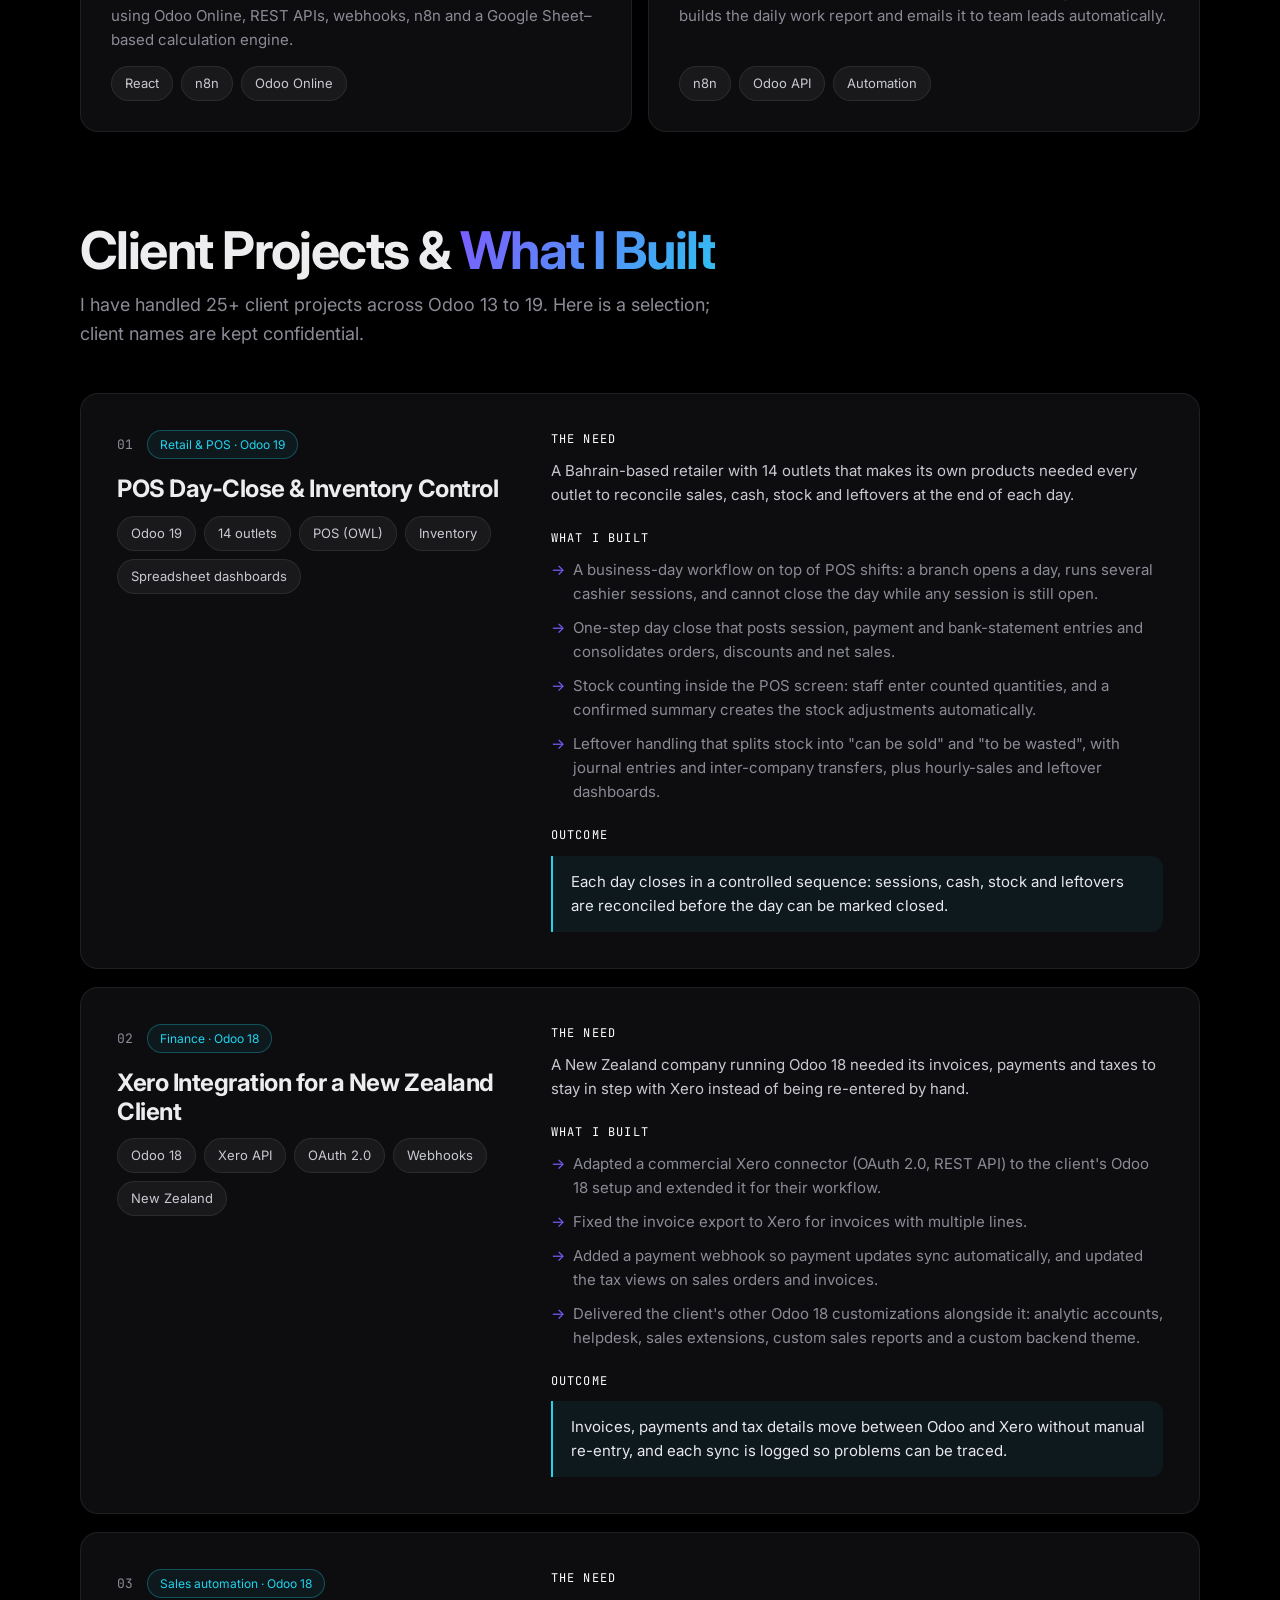
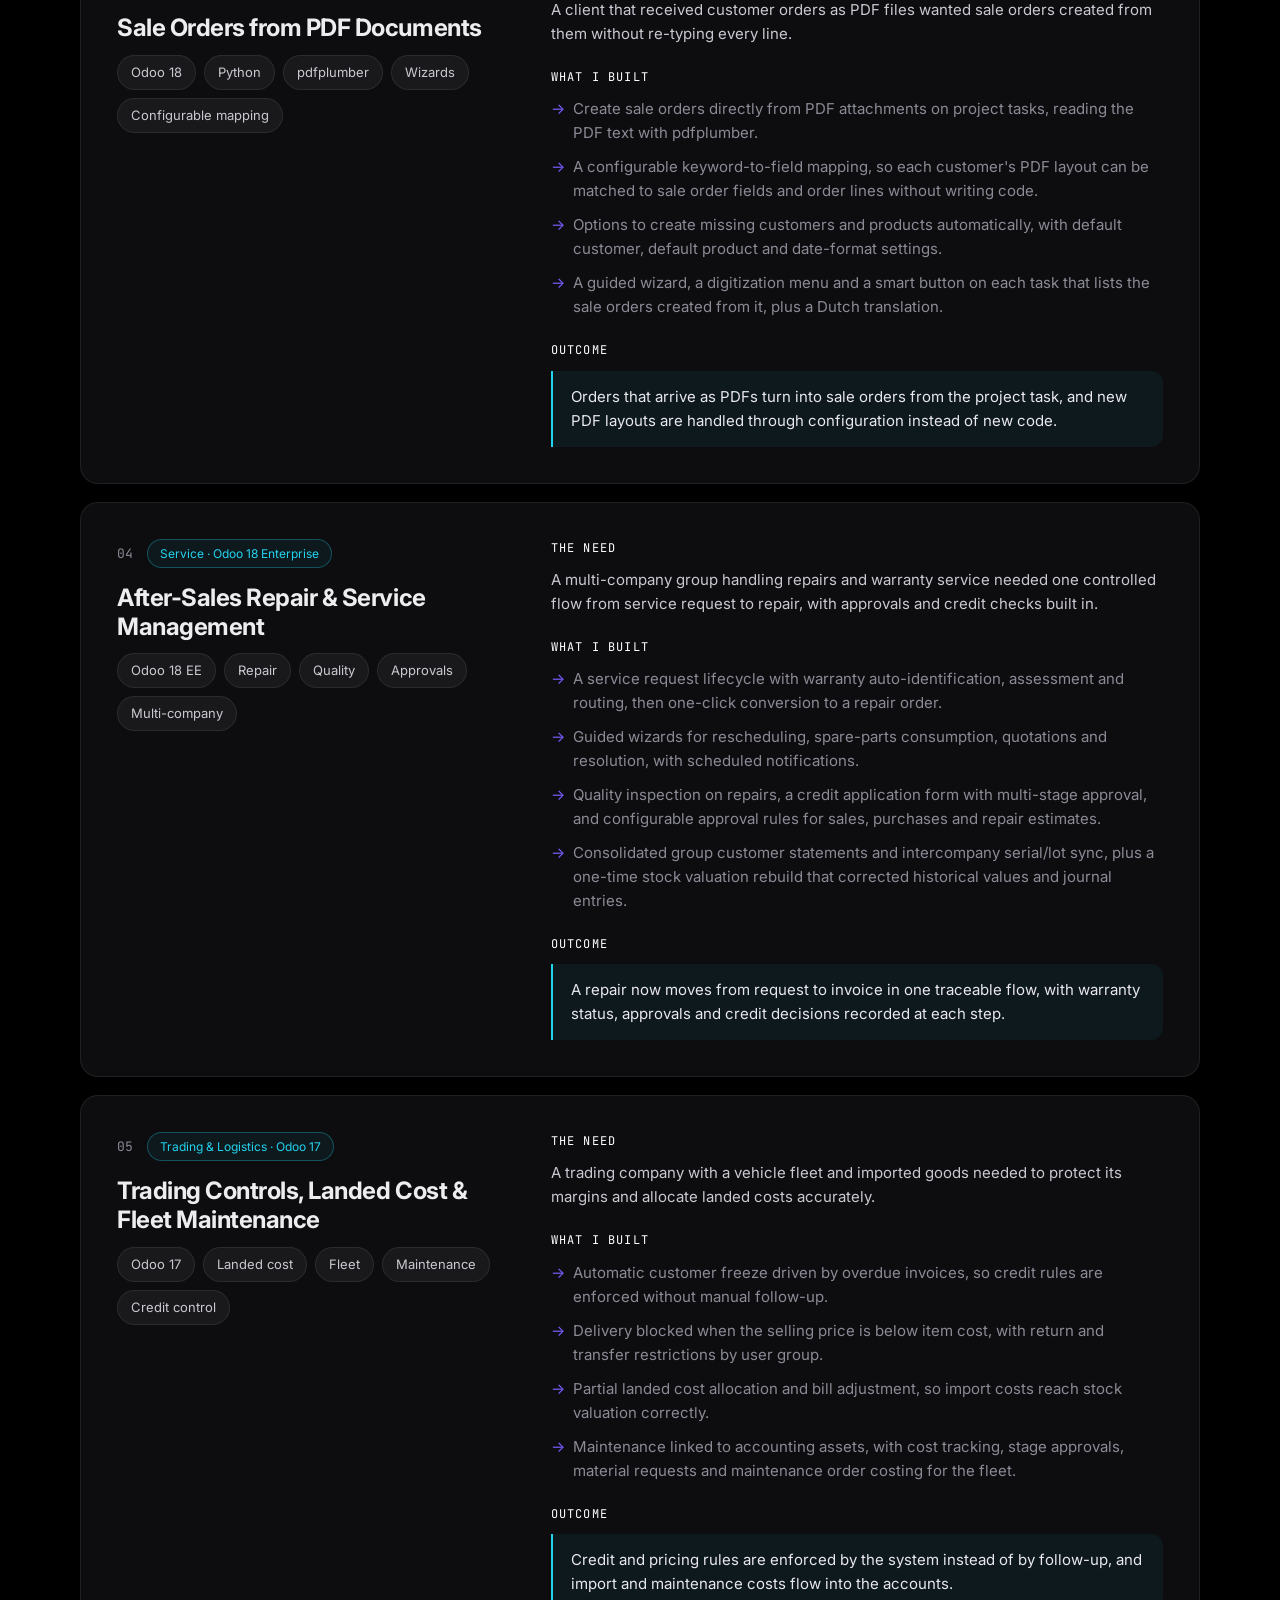
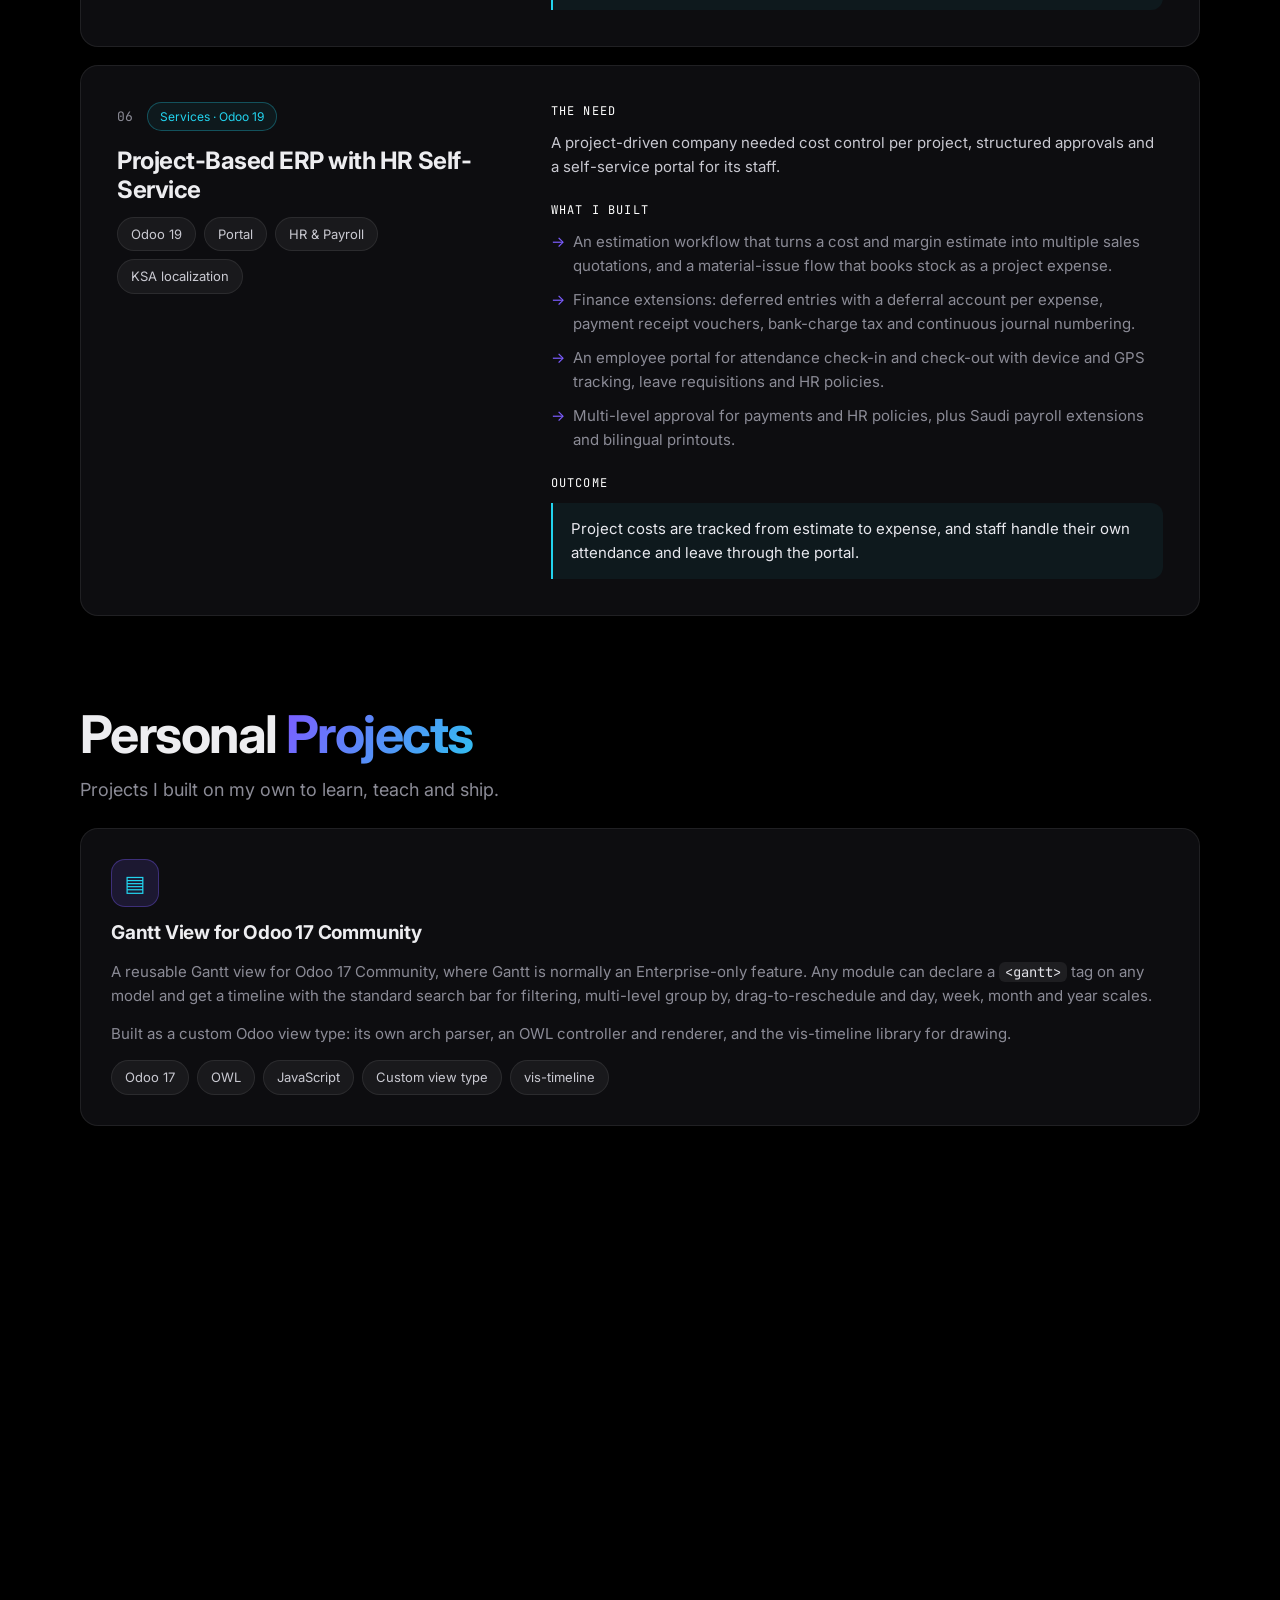
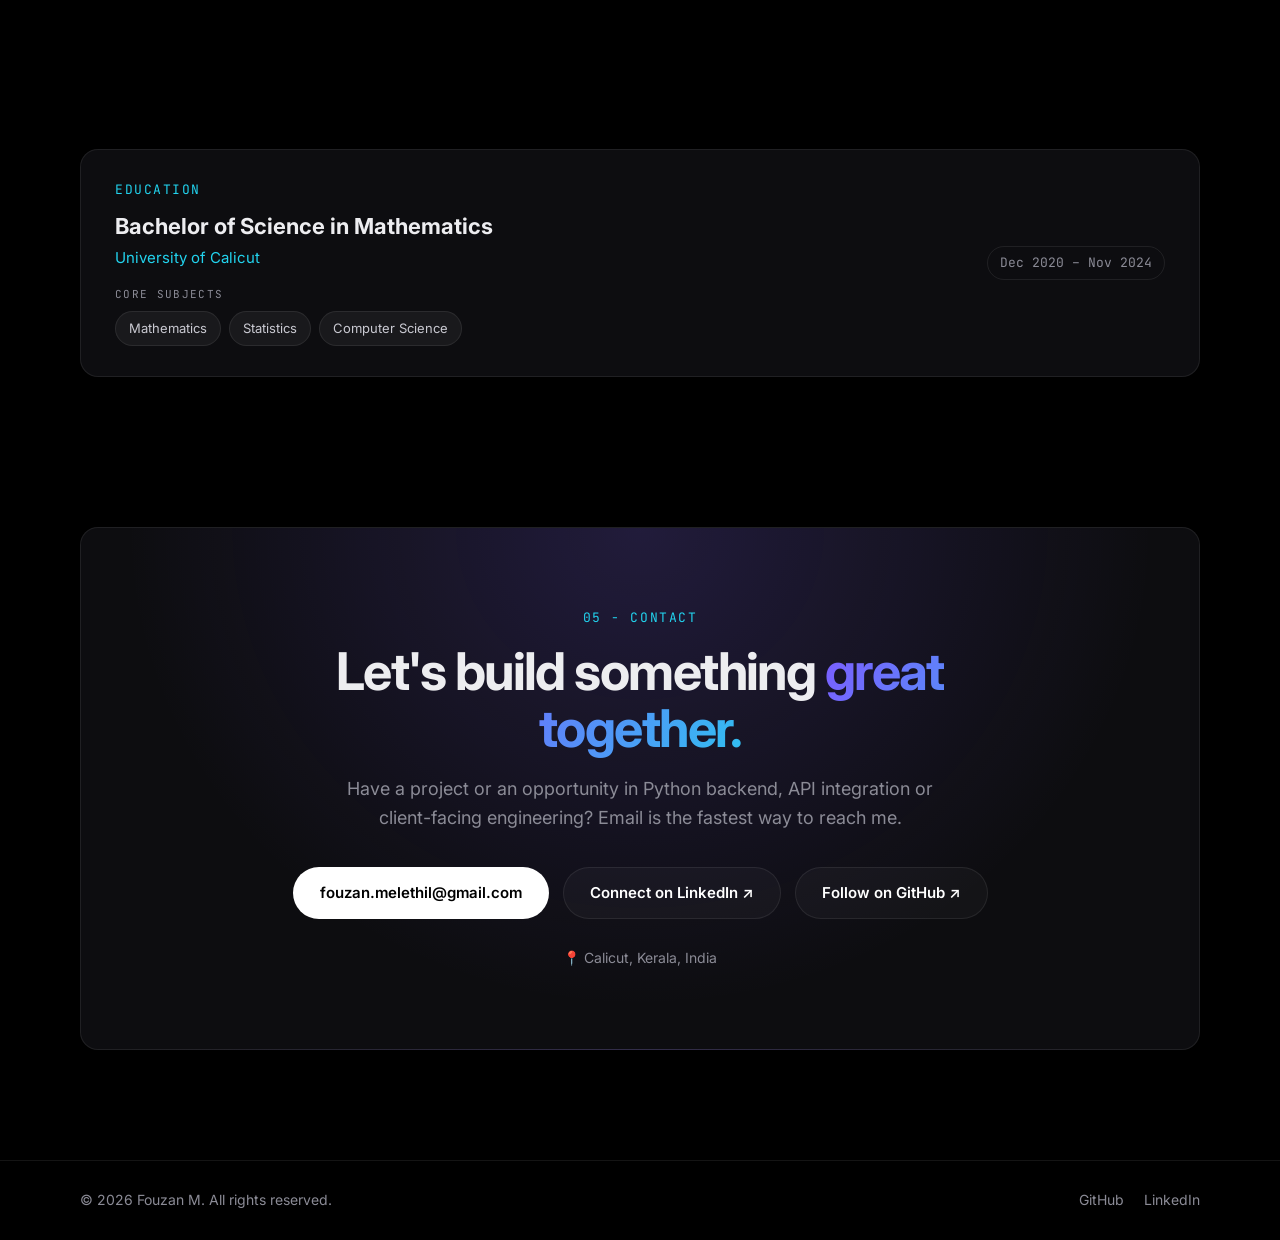
==== commit c4af8895: "Fix contrast on marquee text and load fonts without blocking render" ====
--- a/index.html
+++ b/index.html
@@ -33,7 +33,8 @@
 <meta name="twitter:image" content="https://fouzanm.github.io/og-image.png?v=2" />
 <link rel="preconnect" href="https://fonts.googleapis.com" />
 <link rel="preconnect" href="https://fonts.gstatic.com" crossorigin />
-<link href="https://fonts.googleapis.com/css2?family=Inter:wght@300;400;500;600;700;800&family=JetBrains+Mono:wght@400;500&display=swap" rel="stylesheet" />
+<link rel="stylesheet" href="https://fonts.googleapis.com/css2?family=Inter:wght@300;400;500;600;700;800&family=JetBrains+Mono:wght@400;500&display=swap" media="print" onload="this.media='all'" />
+<noscript><link rel="stylesheet" href="https://fonts.googleapis.com/css2?family=Inter:wght@300;400;500;600;700;800&family=JetBrains+Mono:wght@400;500&display=swap" /></noscript>
 <script type="application/ld+json">
 {
   "@context": "https://schema.org",
--- a/style.css
+++ b/style.css
@@ -70,7 +70,7 @@
 .marquee{border-block:1px solid var(--line);overflow:hidden;padding:18px 0;background:var(--bg2);
   mask-image:linear-gradient(90deg,transparent,#000 10%,#000 90%,transparent);-webkit-mask-image:linear-gradient(90deg,transparent,#000 10%,#000 90%,transparent)}
 .track{display:flex;gap:48px;width:max-content;animation:scroll 35s linear infinite}
-.track span{font-family:'JetBrains Mono',monospace;font-size:15px;color:#6b6b76;white-space:nowrap;text-transform:uppercase;letter-spacing:.08em}
+.track span{font-family:'JetBrains Mono',monospace;font-size:15px;color:#8f8f9a;white-space:nowrap;text-transform:uppercase;letter-spacing:.08em}
 .track span::before{content:"◆";margin-right:48px;color:var(--a1);font-size:10px}
 @keyframes scroll{to{transform:translateX(-50%)}}
 .marquee:hover .track{animation-play-state:paused}
